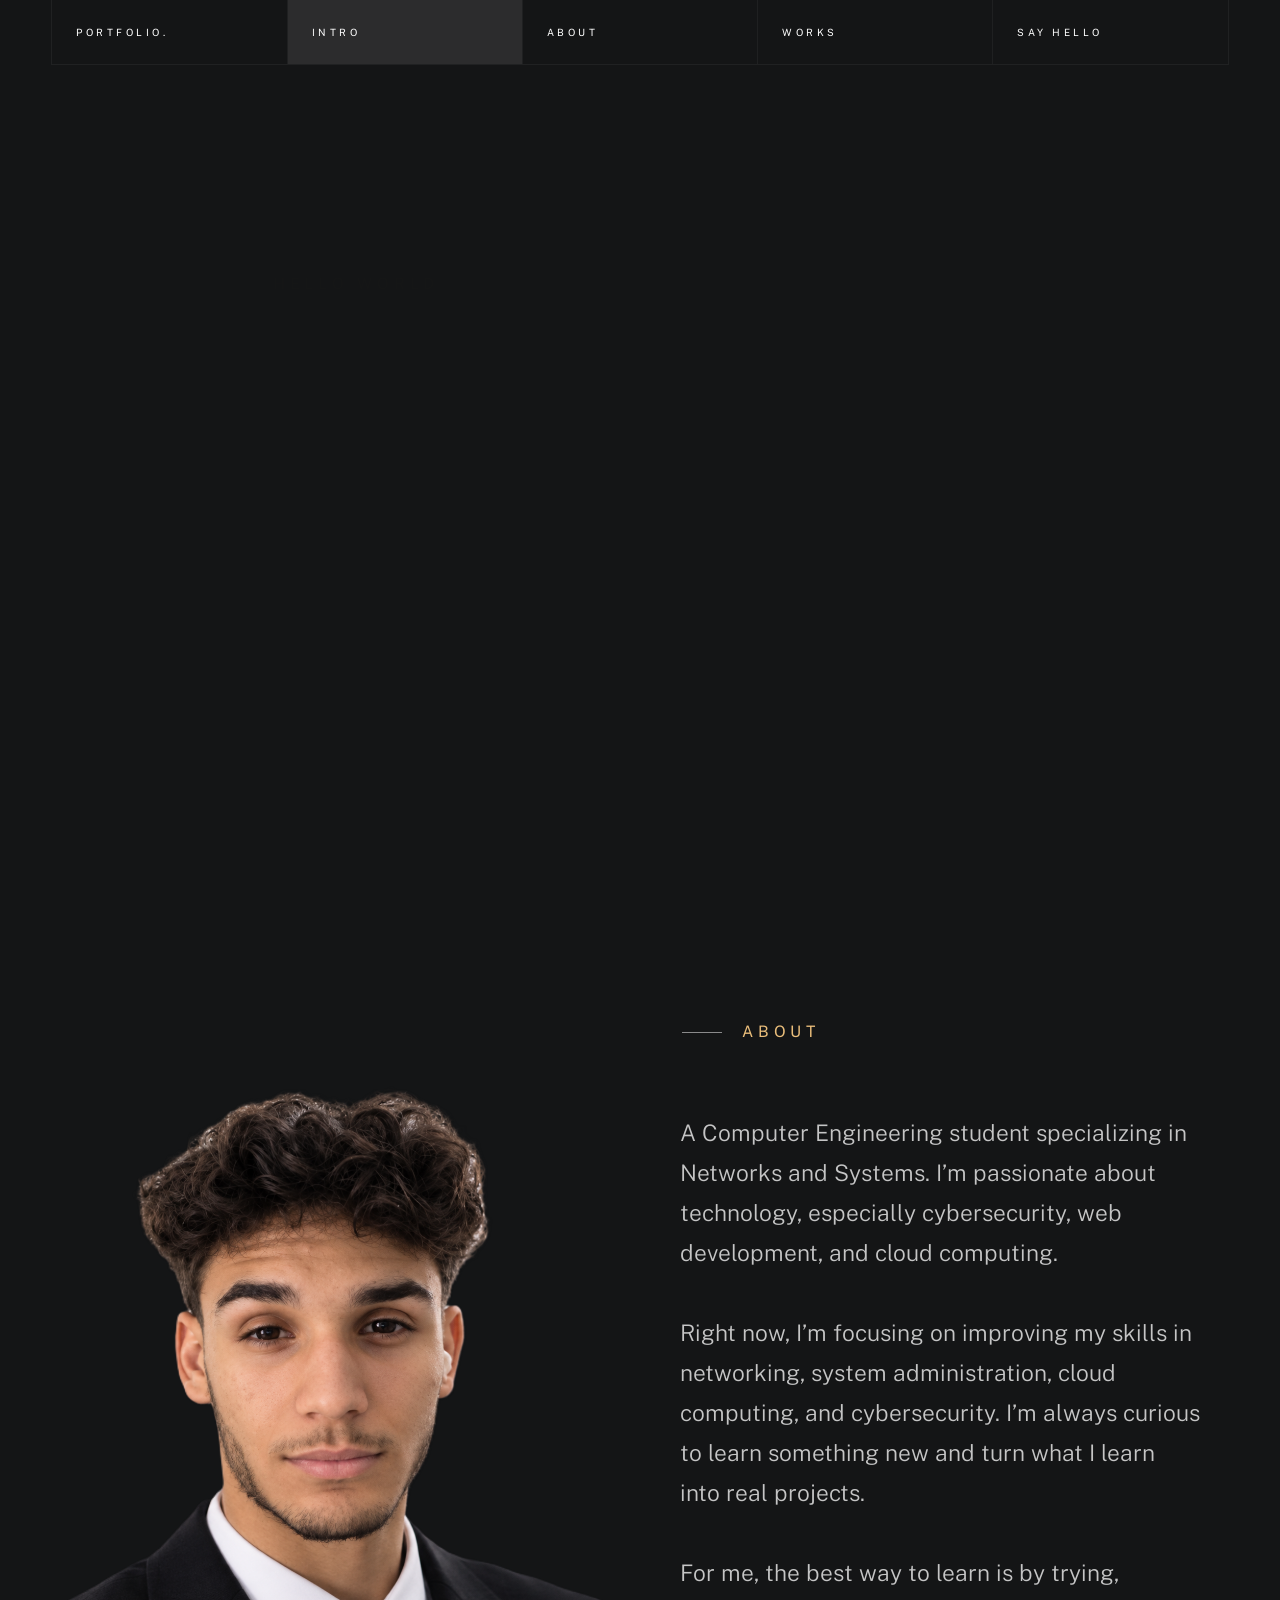
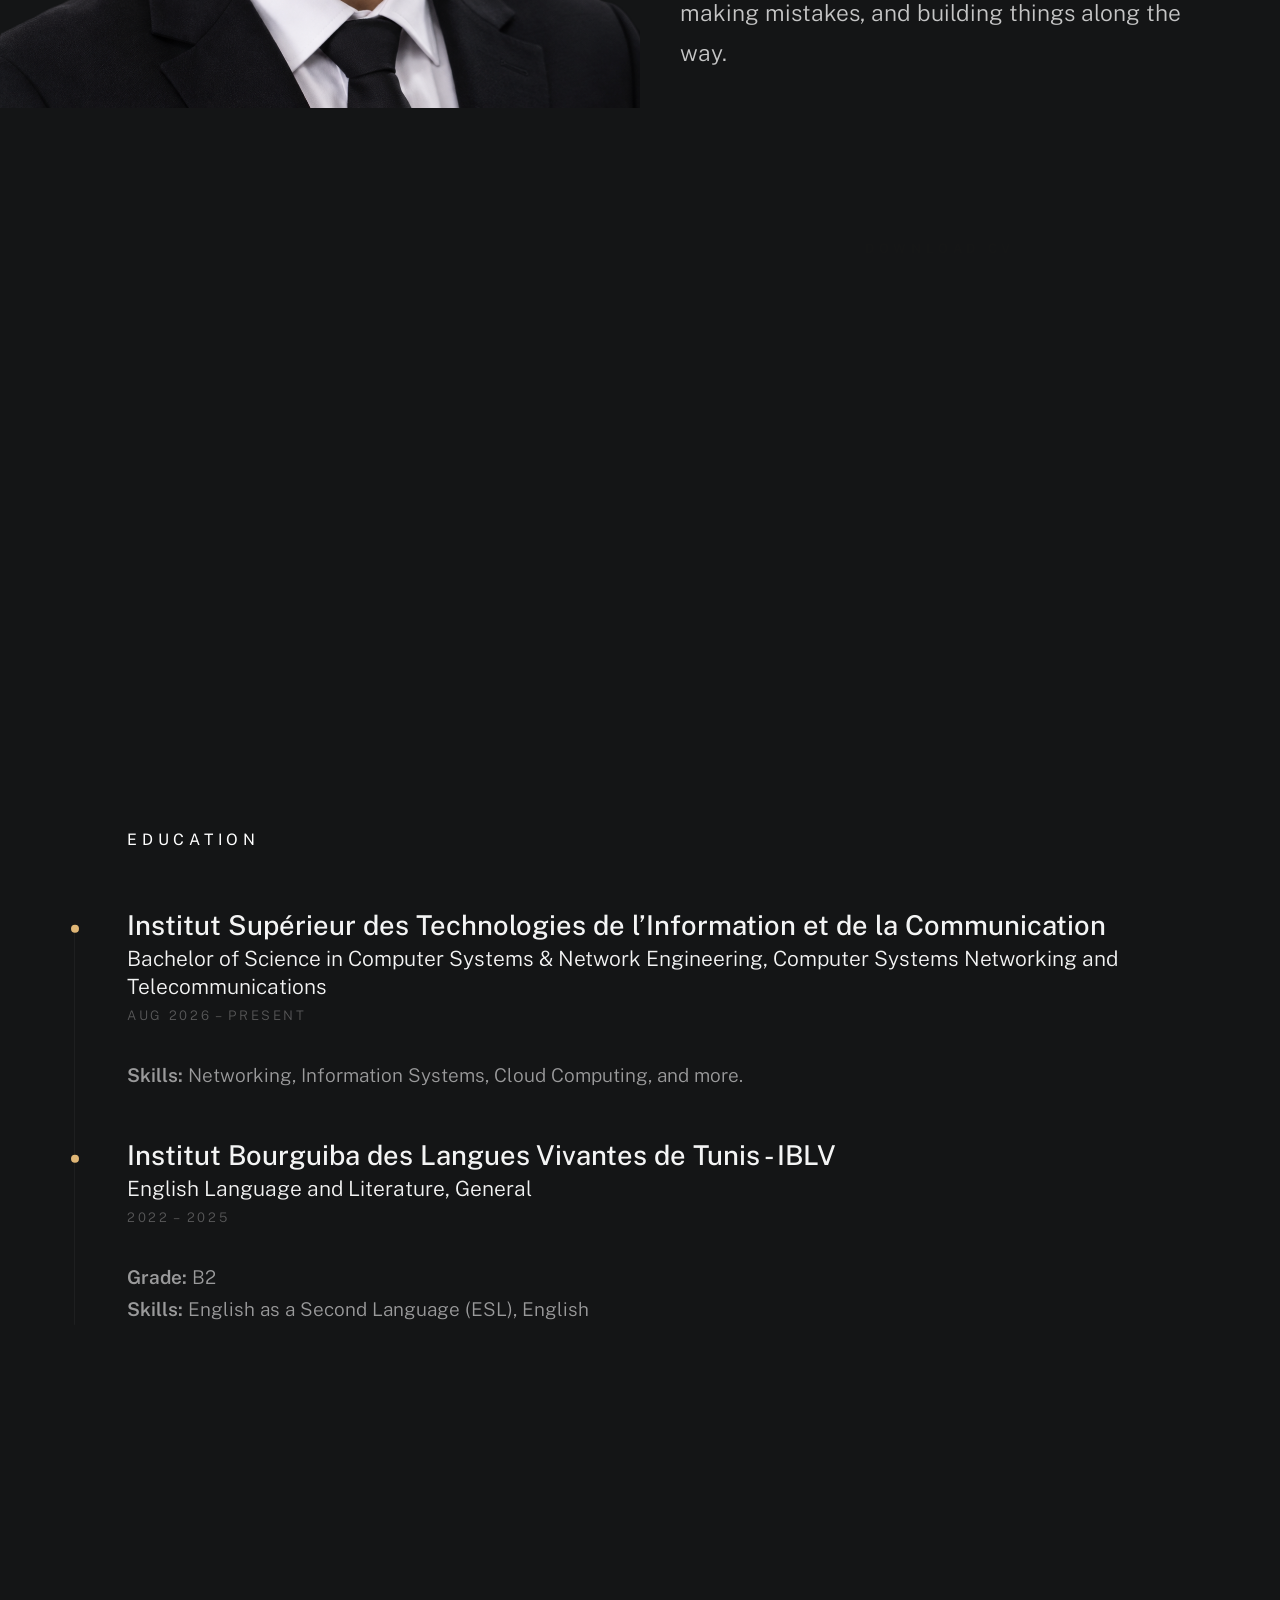
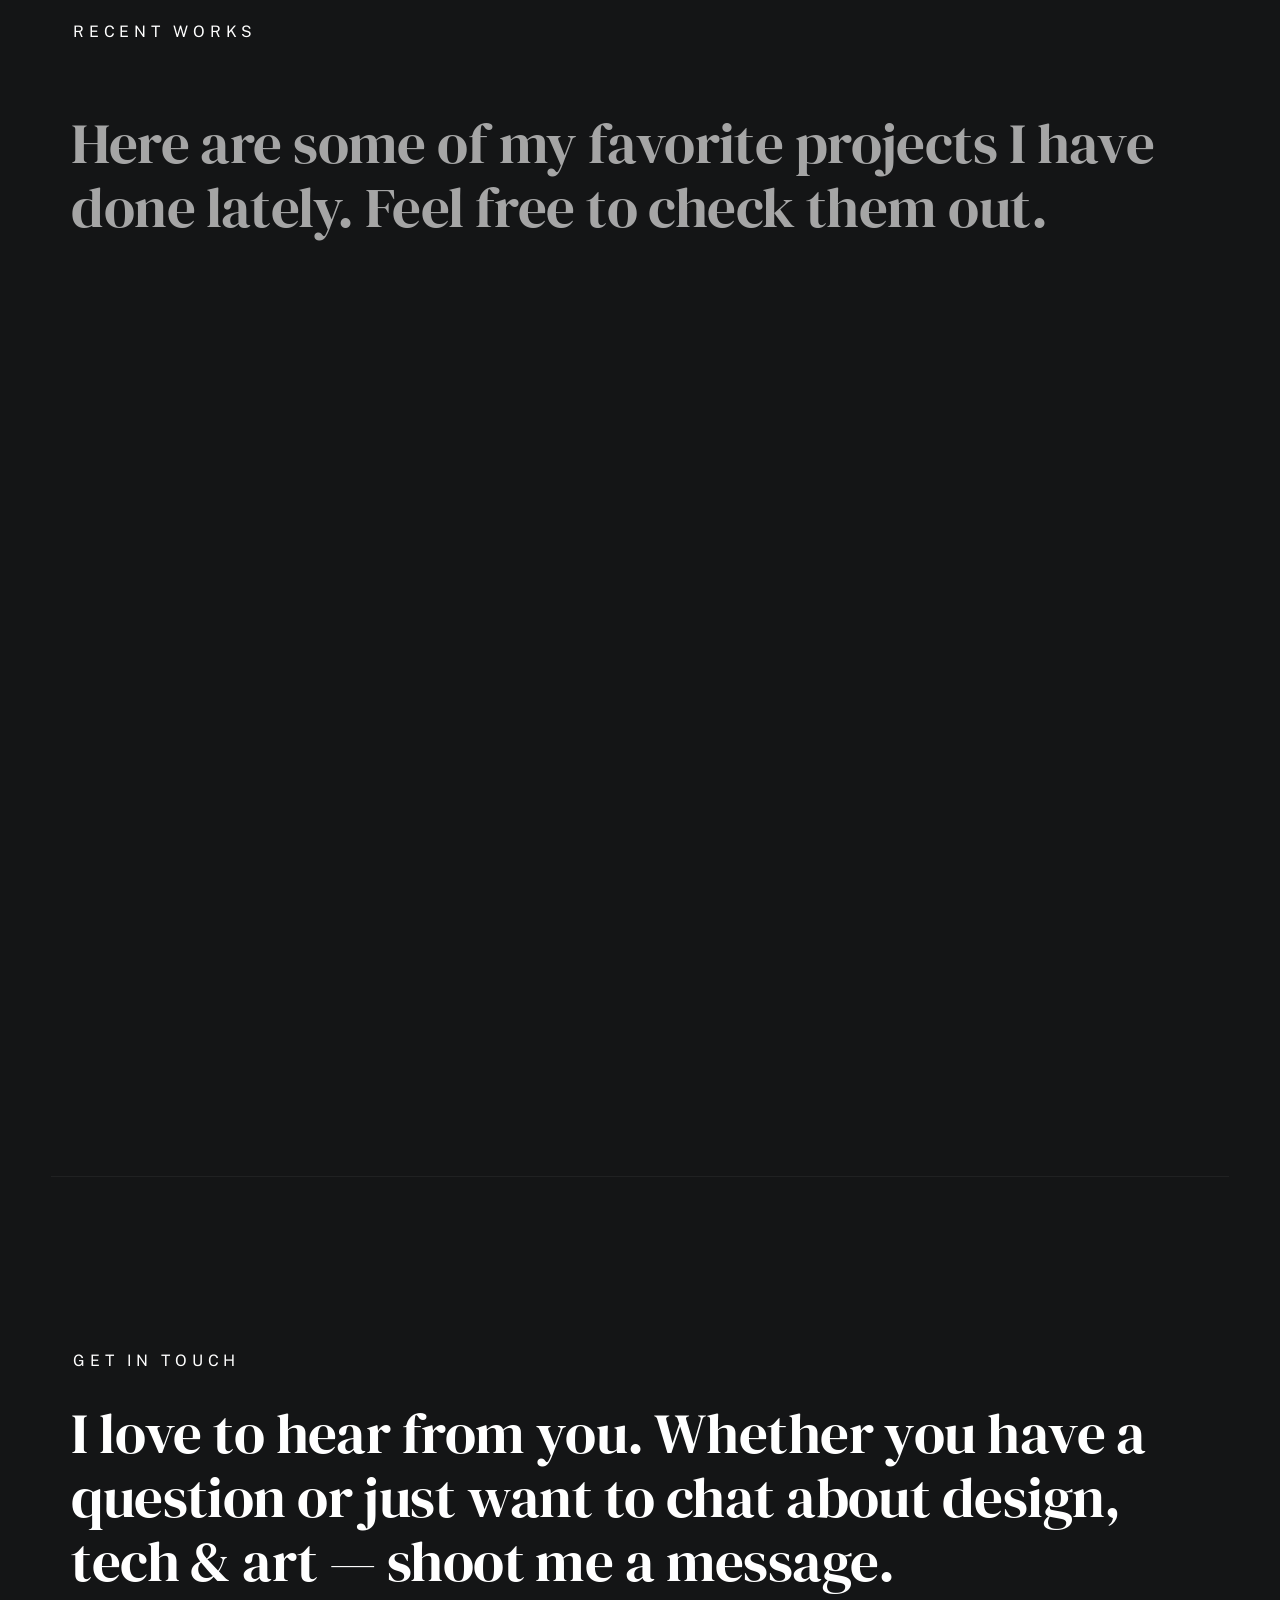
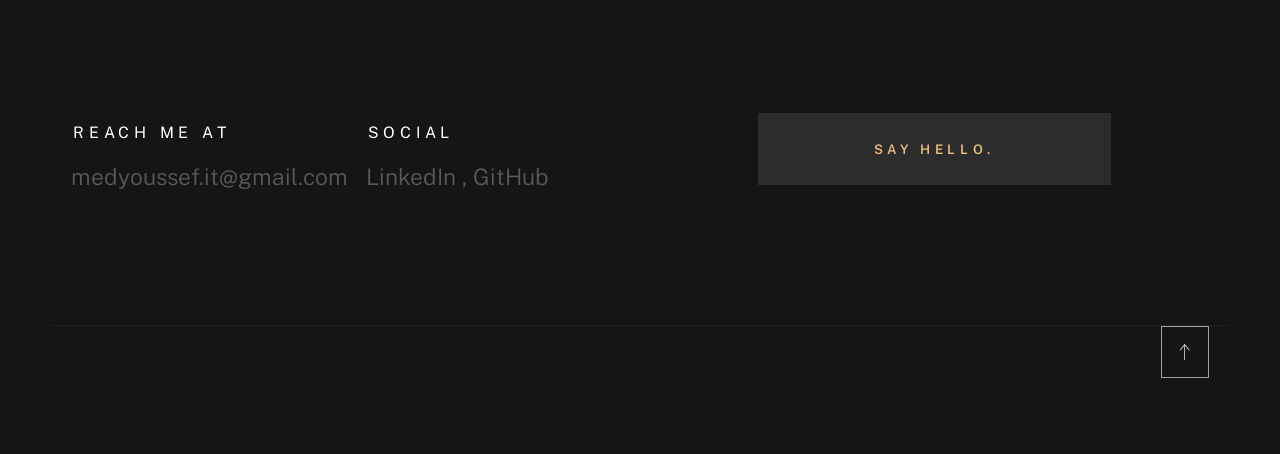
==== index.html @ 8e365c3e "Hello World" ====
<!doctype html>
<html class="no-js ss-preload" lang="en">
  <head>
    
    <meta charset="utf-8" />
    <title>Portfolio</title>
    <meta name="description" content="" />

    
    <meta name="viewport" content="width=device-width, initial-scale=1" />

    
    <link rel="stylesheet" href="css/vendor.css" />
    <link rel="stylesheet" href="css/styles.css" />

    
    <link rel="apple-touch-icon" sizes="180x180" href="apple-touch-icon.png" />
    <link rel="icon" type="image/png" sizes="32x32" href="favicon-32x32.png" />
    <link rel="icon" type="image/png" sizes="16x16" href="favicon-16x16.png" />
    <link rel="manifest" href="site.webmanifest" />
  </head>

  <body id="top">
    
    <div id="preloader">
      <div id="loader"></div>
    </div>

    
    <div class="s-pagewrap">
      <div class="circles">
        <span></span>
        <span></span>
        <span></span>
        <span></span>
        <span></span>
      </div>

      
      <header class="s-header">
        <div class="header-mobile">
          <span class="mobile-home-link"
            ><a href="index.html">Portfolio.</a></span
          >
          <a class="mobile-menu-toggle" href="#0"><span>Menu</span></a>
        </div>

        <div class="row wide main-nav-wrap">
          <nav class="column lg-12 main-nav">
            <ul>
              <li><a href="index.html" class="home-link">Portfolio.</a></li>
              <li class="current">
                <a href="#intro" class="smoothscroll">Intro</a>
              </li>
              <li><a href="#about" class="smoothscroll">About</a></li>
              <li><a href="#works" class="smoothscroll">Works</a></li>
              <li><a href="#contact" class="smoothscroll">Say Hello</a></li>
            </ul>
          </nav>
        </div>
      </header>
      

      
      <main class="s-content">
        
        <section id="intro" class="s-intro target-section">
          <div class="row intro-content wide">
            <div class="column">
              <div class="text-pretitle with-line">Hello World</div>

              <h1 class="text-huge-title">
                Hi, I’m Youssef <br />
                I build, learn, and explore technology.
              </h1>
            </div>

            <ul class="intro-social">
              <li>
                <a
                  href="https://www.linkedin.com/in/medyoussef/"
                  target="_blank"
                  rel="noopener noreferrer"
                  >LinkedIn</a
                >
              </li>
              <li>
                <a
                  href="https://github.com/MedYoussef-IT"
                  target="_blank"
                  rel="noopener noreferrer"
                  >GitHub</a
                >
              </li>
            </ul>
          </div>
          

          <a href="#about" class="intro-scrolldown smoothscroll">
            <svg
              width="24"
              height="24"
              viewBox="0 0 24 24"
              xmlns="http://www.w3.org/2000/svg"
              fill-rule="evenodd"
              clip-rule="evenodd"
            >
              <path
                d="M11 21.883l-6.235-7.527-.765.644 7.521 9 7.479-9-.764-.645-6.236 7.529v-21.884h-1v21.883z"
              />
            </svg>
          </a>
        </section>
        

        
        <section id="about" class="s-about target-section">
          <div class="row about-info wide" data-animate-block>
            <div class="column lg-6 md-12 about-info__pic-block">
              <img
                src="images/photo.png"
                alt="Portrait of Med Youssef"
                class="about-info__pic"
                data-animate-el
              />
            </div>

            <div class="column lg-6 md-12">
              <div class="about-info__text">
                <h2 class="text-pretitle with-line" data-animate-el>About</h2>
                <p class="attention-getter" data-animate-el>
                  A Computer Engineering student specializing in Networks and
                  Systems. I’m passionate about technology, especially
                  cybersecurity, web development, and cloud computing.
                  <br /><br />
                  Right now, I’m focusing on improving my skills in networking,
                  system administration, cloud computing, and cybersecurity. I’m
                  always curious to learn something new and turn what I learn
                  into real projects.
                  <br /><br />
                  For me, the best way to learn is by trying, making mistakes,
                  and building things along the way.
                </p>
                <a
                  href="https://www.linkedin.com/in/medyoussef/"
                  target="_blank"
                  rel="noopener noreferrer"
                  class="btn btn--medium u-fullwidth"
                  data-animate-el
                  >Download CV</a
                >
              </div>
            </div>
          </div>
          

          <div class="row about-expertise" data-animate-block>
            <div class="column lg-12">
              <h2 class="text-pretitle" data-animate-el>Expertise</h2>

              <ul class="skills-list h1" data-animate-el>
                <li>Cybersecurity</li>
                <li>Networking</li>
                <li>System Administration</li>
                <li>Information Systems</li>
                <li>Android Development</li>
                <li>Web Development</li>
              </ul>
            </div>
          </div>
          

          <div class="row about-timelines" data-animate-block>
            <div class="column lg-12">
              <h2 class="text-pretitle" data-animate-el>Education</h2>

              <div class="timeline" data-animate-el>
                <div class="timeline__block">
                  <div class="timeline__bullet"></div>
                  <div class="timeline__header">
                    <h4 class="timeline__title">
                      Institut Supérieur des Technologies de l’Information et de
                      la Communication
                    </h4>
                    <h5 class="timeline__meta">
                      Bachelor of Science in Computer Systems &amp; Network
                      Engineering, Computer Systems Networking and
                      Telecommunications
                    </h5>
                    <p class="timeline__timeframe">Aug 2026 – Present</p>
                  </div>
                  <div class="timeline__desc">
                    <p>
                      <strong>Skills:</strong> Networking, Information Systems,
                      Cloud Computing, and more.
                    </p>
                  </div>
                </div>

                <div class="timeline__block">
                  <div class="timeline__bullet"></div>
                  <div class="timeline__header">
                    <h4 class="timeline__title">
                      Institut Bourguiba des Langues Vivantes de Tunis - IBLV
                    </h4>
                    <h5 class="timeline__meta">
                      English Language and Literature, General
                    </h5>
                    <p class="timeline__timeframe">2022 – 2025</p>
                  </div>
                  <div class="timeline__desc">
                    <p>
                      <strong>Grade:</strong> B2<br /><strong>Skills:</strong>
                      English as a Second Language (ESL), English
                    </p>
                  </div>
                </div>
              </div>
              
            </div>
            
          </div>
          
        </section>
        

        
        <section id="works" class="s-works target-section">
          <div class="row works-portfolio">
            <div class="column lg-12" data-animate-block>
              <h2 class="text-pretitle" data-animate-el>Recent Works</h2>
              <p class="h1" data-animate-el>
                Here are some of my favorite projects I have done lately. Feel
                free to check them out.
              </p>

              <ul class="folio-list row block-lg-one-half block-stack-on-1000">
                <li class="folio-list__item column" data-animate-el>
                  <a class="folio-list__item-link" href="#modal-01">
                    <div class="folio-list__item-pic">
                      <img
                        src="images/portfolio/gallery/soccer.png"
                        alt="SoccerTraining project"
                      />
                    </div>

                    <div class="folio-list__item-text">
                      <div class="folio-list__item-cat">Mobile Application</div>
                      <div class="folio-list__item-title">SoccerTraining</div>
                    </div>
                  </a>
                  <a
                    class="folio-list__proj-link"
                    href="https://github.com/MedYoussef-IT/SoccerTraining"
                    target="_blank"
                    rel="noopener noreferrer"
                    title="project link"
                  >
                    <svg
                      width="15"
                      height="15"
                      viewBox="0 0 15 15"
                      fill="none"
                      xmlns="http://www.w3.org/2000/svg"
                    >
                      <path
                        d="M8.14645 3.14645C8.34171 2.95118 8.65829 2.95118 8.85355 3.14645L12.8536 7.14645C13.0488 7.34171 13.0488 7.65829 12.8536 7.85355L8.85355 11.8536C8.65829 12.0488 8.34171 12.0488 8.14645 11.8536C7.95118 11.6583 7.95118 11.3417 8.14645 11.1464L11.2929 8H2.5C2.22386 8 2 7.77614 2 7.5C2 7.22386 2.22386 7 2.5 7H11.2929L8.14645 3.85355C7.95118 3.65829 7.95118 3.34171 8.14645 3.14645Z"
                        fill="currentColor"
                        fill-rule="evenodd"
                        clip-rule="evenodd"
                      ></path>
                    </svg>
                  </a>
                </li>
                

                <li class="folio-list__item column" data-animate-el>
                  <a class="folio-list__item-link" href="#modal-02">
                    <div class="folio-list__item-pic">
                      <img
                        src="images/portfolio/gallery/nurhub.png"
                        alt="NurHub project"
                      />
                    </div>

                    <div class="folio-list__item-text">
                      <div class="folio-list__item-cat">Mobile Application</div>
                      <div class="folio-list__item-title">NurHub</div>
                    </div>
                  </a>
                  <a
                    class="folio-list__proj-link"
                    href="https://github.com/MedYoussef-IT/NurHub"
                    target="_blank"
                    rel="noopener noreferrer"
                    title="project link"
                  >
                    <svg
                      width="15"
                      height="15"
                      viewBox="0 0 15 15"
                      fill="none"
                      xmlns="http://www.w3.org/2000/svg"
                    >
                      <path
                        d="M8.14645 3.14645C8.34171 2.95118 8.65829 2.95118 8.85355 3.14645L12.8536 7.14645C13.0488 7.34171 13.0488 7.65829 12.8536 7.85355L8.85355 11.8536C8.65829 12.0488 8.34171 12.0488 8.14645 11.8536C7.95118 11.6583 7.95118 11.3417 8.14645 11.1464L11.2929 8H2.5C2.22386 8 2 7.77614 2 7.5C2 7.22386 2.22386 7 2.5 7H11.2929L8.14645 3.85355C7.95118 3.65829 7.95118 3.34171 8.14645 3.14645Z"
                        fill="currentColor"
                        fill-rule="evenodd"
                        clip-rule="evenodd"
                      ></path>
                    </svg>
                  </a>
                </li>
                

                <li class="folio-list__item column" data-animate-el>
                  <a class="folio-list__item-link" href="#modal-03">
                    <div class="folio-list__item-pic">
                      <img
                        src="images/portfolio/gallery/ps.png"
                        alt="PSDonation project"
                      />
                    </div>

                    <div class="folio-list__item-text">
                      <div class="folio-list__item-cat">Mobile Application</div>
                      <div class="folio-list__item-title">PSDonation</div>
                    </div>
                  </a>
                  <a
                    class="folio-list__proj-link"
                    href="https://github.com/MedYoussef-IT/PSDonation"
                    target="_blank"
                    rel="noopener noreferrer"
                    title="project link"
                  >
                    <svg
                      width="15"
                      height="15"
                      viewBox="0 0 15 15"
                      fill="none"
                      xmlns="http://www.w3.org/2000/svg"
                    >
                      <path
                        d="M8.14645 3.14645C8.34171 2.95118 8.65829 2.95118 8.85355 3.14645L12.8536 7.14645C13.0488 7.34171 13.0488 7.65829 12.8536 7.85355L8.85355 11.8536C8.65829 12.0488 8.34171 12.0488 8.14645 11.8536C7.95118 11.6583 7.95118 11.3417 8.14645 11.1464L11.2929 8H2.5C2.22386 8 2 7.77614 2 7.5C2 7.22386 2.22386 7 2.5 7H11.2929L8.14645 3.85355C7.95118 3.65829 7.95118 3.34171 8.14645 3.14645Z"
                        fill="currentColor"
                        fill-rule="evenodd"
                        clip-rule="evenodd"
                      ></path>
                    </svg>
                  </a>
                </li>
                

                <li class="folio-list__item column" data-animate-el>
                  <a class="folio-list__item-link" href="#modal-04">
                    <div class="folio-list__item-pic">
                      <img
                        src="images/portfolio/gallery/sounds.png"
                        alt="SoundBoardMobile project"
                      />
                    </div>

                    <div class="folio-list__item-text">
                      <div class="folio-list__item-cat">Mobile Application</div>
                      <div class="folio-list__item-title">SoundBoardMobile</div>
                    </div>
                  </a>
                  <a
                    class="folio-list__proj-link"
                    href="https://github.com/MedYoussef-IT/SoundBoard"
                    target="_blank"
                    rel="noopener noreferrer"
                    title="project link"
                  >
                    <svg
                      width="15"
                      height="15"
                      viewBox="0 0 15 15"
                      fill="none"
                      xmlns="http://www.w3.org/2000/svg"
                    >
                      <path
                        d="M8.14645 3.14645C8.34171 2.95118 8.65829 2.95118 8.85355 3.14645L12.8536 7.14645C13.0488 7.34171 13.0488 7.65829 12.8536 7.85355L8.85355 11.8536C8.65829 12.0488 8.34171 12.0488 8.14645 11.8536C7.95118 11.6583 7.95118 11.3417 8.14645 11.1464L11.2929 8H2.5C2.22386 8 2 7.77614 2 7.5C2 7.22386 2.22386 7 2.5 7H11.2929L8.14645 3.85355C7.95118 3.65829 7.95118 3.34171 8.14645 3.14645Z"
                        fill="currentColor"
                        fill-rule="evenodd"
                        clip-rule="evenodd"
                      ></path>
                    </svg>
                  </a>
                </li>
                

                <li class="folio-list__item column" data-animate-el>
                  <a class="folio-list__item-link" href="#modal-05">
                    <div class="folio-list__item-pic">
                      <img
                        src="images/portfolio/gallery/trade.png"
                        alt="Trading App project"
                      />
                    </div>

                    <div class="folio-list__item-text">
                      <div class="folio-list__item-cat">Mobile Application</div>
                      <div class="folio-list__item-title">Trading App</div>
                    </div>
                  </a>
                  <a
                    class="folio-list__proj-link"
                    href="https://github.com/MedYoussef-IT/Trading-App"
                    target="_blank"
                    rel="noopener noreferrer"
                    title="project link"
                  >
                    <svg
                      width="15"
                      height="15"
                      viewBox="0 0 15 15"
                      fill="none"
                      xmlns="http://www.w3.org/2000/svg"
                    >
                      <path
                        d="M8.14645 3.14645C8.34171 2.95118 8.65829 2.95118 8.85355 3.14645L12.8536 7.14645C13.0488 7.34171 13.0488 7.65829 12.8536 7.85355L8.85355 11.8536C8.65829 12.0488 8.34171 12.0488 8.14645 11.8536C7.95118 11.6583 7.95118 11.3417 8.14645 11.1464L11.2929 8H2.5C2.22386 8 2 7.77614 2 7.5C2 7.22386 2.22386 7 2.5 7H11.2929L8.14645 3.85355C7.95118 3.65829 7.95118 3.34171 8.14645 3.14645Z"
                        fill="currentColor"
                        fill-rule="evenodd"
                        clip-rule="evenodd"
                      ></path>
                    </svg>
                  </a>
                </li>
                

                <li class="folio-list__item column" data-animate-el>
                  <a class="folio-list__item-link" href="#modal-06">
                    <div class="folio-list__item-pic">
                      <img
                        src="images/portfolio/gallery/books.png"
                        alt="BooksReader project"
                      />
                    </div>

                    <div class="folio-list__item-text">
                      <div class="folio-list__item-cat">Mobile Application</div>
                      <div class="folio-list__item-title">BooksReader</div>
                    </div>
                  </a>
                  <a
                    class="folio-list__proj-link"
                    href="https://github.com/MedYoussef-IT/Books-Reader"
                    target="_blank"
                    rel="noopener noreferrer"
                    title="project link"
                  >
                    <svg
                      width="15"
                      height="15"
                      viewBox="0 0 15 15"
                      fill="none"
                      xmlns="http://www.w3.org/2000/svg"
                    >
                      <path
                        d="M8.14645 3.14645C8.34171 2.95118 8.65829 2.95118 8.85355 3.14645L12.8536 7.14645C13.0488 7.34171 13.0488 7.65829 12.8536 7.85355L8.85355 11.8536C8.65829 12.0488 8.34171 12.0488 8.14645 11.8536C7.95118 11.6583 7.95118 11.3417 8.14645 11.1464L11.2929 8H2.5C2.22386 8 2 7.77614 2 7.5C2 7.22386 2.22386 7 2.5 7H11.2929L8.14645 3.85355C7.95118 3.65829 7.95118 3.34171 8.14645 3.14645Z"
                        fill="currentColor"
                        fill-rule="evenodd"
                        clip-rule="evenodd"
                      ></path>
                    </svg>
                  </a>
                </li>
                
                <li class="folio-list__item column" data-animate-el>
                  <a class="folio-list__item-link" href="#modal-07">
                    <div class="folio-list__item-pic">
                      <img
                        src="images/portfolio/gallery/IMG_0522.png"
                        alt="Ma7leek project"
                      />
                    </div>
                    <div class="folio-list__item-text">
                      <div class="folio-list__item-cat">
                        E-commerce Platform
                      </div>
                      <div class="folio-list__item-title">Ma7leek</div>
                    </div>
                  </a>
                  <a
                    class="folio-list__proj-link"
                    href="https://ma7leek.com"
                    target="_blank"
                    rel="noopener noreferrer"
                    title="Open Ma7leek"
                  >
                    <svg
                      width="15"
                      height="15"
                      viewBox="0 0 15 15"
                      fill="none"
                      xmlns="http://www.w3.org/2000/svg"
                    >
                      <path
                        d="M8.14645 3.14645C8.34171 2.95118 8.65829 2.95118 8.85355 3.14645L12.8536 7.14645C13.0488 7.34171 13.0488 7.65829 12.8536 7.85355L8.85355 11.8536C8.65829 12.0488 8.34171 12.0488 8.14645 11.8536C7.95118 11.6583 7.95118 11.3417 8.14645 11.1464L11.2929 8H2.5C2.22386 8 2 7.77614 2 7.5C2 7.22386 2.22386 7 2.5 7H11.2929L8.14645 3.85355C7.95118 3.65829 7.95118 3.34171 8.14645 3.14645Z"
                        fill="currentColor"
                        fill-rule="evenodd"
                        clip-rule="evenodd"
                      ></path>
                    </svg>
                  </a>
                </li>
                
                <li class="folio-list__item column" data-animate-el>
                  <a class="folio-list__item-link" href="#modal-08">
                    <div class="folio-list__item-pic">
                      <img
                        src="images/portfolio/gallery/atlas.png"
                        alt="ATLAS World Map project"
                      />
                    </div>
                    <div class="folio-list__item-text">
                      <div class="folio-list__item-cat">Web Application</div>
                      <div class="folio-list__item-title">
                        ATLAS - WORLD MAP
                      </div>
                    </div>
                  </a>
                  <a
                    class="folio-list__proj-link"
                    href="https://atlastn.freedev.app/"
                    target="_blank"
                    rel="noopener noreferrer"
                    title="Open ATLAS"
                  >
                    <svg
                      width="15"
                      height="15"
                      viewBox="0 0 15 15"
                      fill="none"
                      xmlns="http://www.w3.org/2000/svg"
                    >
                      <path
                        d="M8.14645 3.14645C8.34171 2.95118 8.65829 2.95118 8.85355 3.14645L12.8536 7.14645C13.0488 7.34171 13.0488 7.65829 12.8536 7.85355L8.85355 11.8536C8.65829 12.0488 8.34171 12.0488 8.14645 11.8536C7.95118 11.6583 7.95118 11.3417 8.14645 11.1464L11.2929 8H2.5C2.22386 8 2 7.77614 2 7.5C2 7.22386 2.22386 7 2.5 7H11.2929L8.14645 3.85355C7.95118 3.65829 7.95118 3.34171 8.14645 3.14645Z"
                        fill="currentColor"
                        fill-rule="evenodd"
                        clip-rule="evenodd"
                      ></path>
                    </svg>
                  </a>
                </li>
                
              </ul>
              
            </div>
            

            
            <div id="modal-01" hidden>
              <div class="modal-popup">
                <div class="modal-popup__desc">
                  <h5>SoccerTraining</h5>
                  <p>
                    SoccerTraining helps football players improve with
                    structured video sessions for passing, shooting, dribbling,
                    and fitness. A custom JSON database organizes video titles
                    and YouTube links for fast, intuitive navigation.
                  </p>
                  <ul class="modal-popup__cat">
                    <li>Android Development</li>
                  </ul>
                </div>

                <a
                  href="https://github.com/MedYoussef-IT/SoccerTraining"
                  target="_blank"
                  rel="noopener noreferrer"
                  class="modal-popup__details"
                  >Project link</a
                >
              </div>
            </div>
            

            <div id="modal-02" hidden>
              <div class="modal-popup">
                <div class="modal-popup__desc">
                  <h5>NurHub</h5>
                  <p>
                    NurHub supports Muslims in daily religious practice with
                    prayer times, prayer guidance, Quran and Hadith access
                    online and offline, Tafsir, a Tasbih counter, and a Hijri
                    calendar.
                  </p>
                  <ul class="modal-popup__cat">
                    <li>Android Development</li>
                  </ul>
                </div>

                <a
                  href="https://github.com/MedYoussef-IT/NurHub"
                  target="_blank"
                  rel="noopener noreferrer"
                  class="modal-popup__details"
                  >Project link</a
                >
              </div>
            </div>
            

            <div id="modal-03" hidden>
              <div class="modal-popup">
                <div class="modal-popup__desc">
                  <h5>PSDonation</h5>
                  <p>
                    PSDonation raises awareness and supports donations for
                    Palestinians through historical information, an interactive
                    map, and curated verified donation links.
                  </p>
                  <ul class="modal-popup__cat">
                    <li>Android Development</li>
                  </ul>
                </div>

                <a
                  href="https://github.com/MedYoussef-IT/PSDonation"
                  target="_blank"
                  rel="noopener noreferrer"
                  class="modal-popup__details"
                  >Project link</a
                >
              </div>
            </div>
            

            <div id="modal-04" hidden>
              <div class="modal-popup">
                <div class="modal-popup__desc">
                  <h5>SoundBoardMobile</h5>
                  <p>
                    SoundBoardMobile is a fun, lightweight application with
                    multiple soundboards organized into categories for quick,
                    simple entertainment.
                  </p>
                  <ul class="modal-popup__cat">
                    <li>Android Development</li>
                  </ul>
                </div>

                <a
                  href="https://github.com/MedYoussef-IT/SoundBoard"
                  target="_blank"
                  rel="noopener noreferrer"
                  class="modal-popup__details"
                  >Project link</a
                >
              </div>
            </div>
            

            <div id="modal-05" hidden>
              <div class="modal-popup">
                <div class="modal-popup__desc">
                  <h5>Trading App</h5>
                  <p>
                    TradingForAhmed is a personalized trading application that
                    tracks stocks and currencies in real time through a freemium
                    API and provides basic market analysis features.
                  </p>
                  <ul class="modal-popup__cat">
                    <li>Android Development</li>
                  </ul>
                </div>

                <a
                  href="https://github.com/MedYoussef-IT/Trading-App"
                  target="_blank"
                  rel="noopener noreferrer"
                  class="modal-popup__details"
                  >Project link</a
                >
              </div>
            </div>
            

            <div id="modal-06" hidden>
              <div class="modal-popup">
                <div class="modal-popup__desc">
                  <h5>BooksReader</h5>
                  <p>
                    BooksReader organizes large PDF collections by automatically
                    extracting metadata and covers. It supports local and
                    website imports, plus AI-powered text-to-speech and
                    translation through Python and Chaquopy.
                  </p>
                  <ul class="modal-popup__cat">
                    <li>Android Development</li>
                  </ul>
                </div>

                <a
                  href="https://github.com/MedYoussef-IT/Books-Reader"
                  target="_blank"
                  rel="noopener noreferrer"
                  class="modal-popup__details"
                  >Project link</a
                >
              </div>
            </div>
            
            <div id="modal-07" hidden>
              <div class="modal-popup">
                <div class="modal-popup__desc">
                  <h5>Ma7leek</h5>
                  <p>
                    Ma7leek is a fully functional e-commerce clothing platform
                    with user accounts, a loyalty and reward system, product
                    customization through an integrated designer, and dynamic
                    discount logic.
                  </p>
                  <ul class="modal-popup__cat">
                    <li>Web Development</li>
                    <li>E-commerce</li>
                  </ul>
                </div>
                <a
                  href="https://ma7leek.com"
                  target="_blank"
                  rel="noopener noreferrer"
                  class="modal-popup__details"
                  >Project link</a
                >
              </div>
            </div>
            
            <div id="modal-08" hidden>
              <div class="modal-popup">
                <div class="modal-popup__desc">
                  <h5>ATLAS - WORLD MAP</h5>
                  <p>
                    World-Map is an interactive vibe-coded web application that
                    displays all countries on a global map. Clicking a country
                    reveals detailed information.
                  </p>
                  <ul class="modal-popup__cat">
                    <li>Web Development</li>
                    <li>Interactive Map</li>
                  </ul>
                </div>
                <a
                  href="https://atlastn.freedev.app/"
                  target="_blank"
                  rel="noopener noreferrer"
                  class="modal-popup__details"
                  >Project link</a
                >
              </div>
            </div>
            
          </div>
          
        </section>
        

        
        <section id="contact" class="s-contact target-section">
          <div class="row contact-top">
            <div class="column lg-12">
              <h2 class="text-pretitle">Get In Touch</h2>

              <p class="h1">
                I love to hear from you. Whether you have a question or just
                want to chat about design, tech & art — shoot me a message.
              </p>
            </div>
          </div>
          

          <div class="row contact-bottom">
            <div class="column lg-3 md-5 tab-6 stack-on-550 contact-block">
              <h3 class="text-pretitle">Reach me at</h3>
              <p class="contact-links">
                <a href="mailto:medyoussef.it@gmail.com" class="mailtoui"
                  >medyoussef.it@gmail.com</a
                >
              </p>
            </div>
            <div class="column lg-4 md-5 tab-6 stack-on-550 contact-block">
              <h3 class="text-pretitle">Social</h3>
              <ul class="contact-social">
                <li>
                  <a
                    href="https://www.linkedin.com/in/medyoussef/"
                    target="_blank"
                    rel="noopener noreferrer"
                    >LinkedIn</a
                  >
                </li>
                <li>
                  <a
                    href="https://github.com/MedYoussef-IT"
                    target="_blank"
                    rel="noopener noreferrer"
                    >GitHub</a
                  >
                </li>
              </ul>
            </div>
            <div class="column lg-4 md-12 contact-block">
              <a
                href="mailto:medyoussef.it@gmail.com"
                class="mailtoui btn btn--medium u-fullwidth contact-btn"
                >Say Hello.</a
              >
            </div>
          </div>
          
        </section>
        
      </main>
      

      
      <footer class="s-footer">
        <div class="row">
          <div class="ss-go-top">
            <a class="smoothscroll" title="Back to Top" href="#top">
              <svg
                xmlns="http://www.w3.org/2000/svg"
                viewBox="0 0 24 24"
                fill-rule="evenodd"
                clip-rule="evenodd"
              >
                <path
                  d="M11 2.206l-6.235 7.528-.765-.645 7.521-9 7.479 9-.764.646-6.236-7.53v21.884h-1v-21.883z"
                />
              </svg>
            </a>
          </div>
        </div>
      </footer>
      
    </div>
    

    
    <script src="js/plugins.js"></script>
    <script src="js/main.js"></script>
  </body>
</html>
---- css/vendor.css ----
code[class*="language-"],
pre[class*="language-"] {
    color           : #ccc;
    background      : none;
    font-family     : var(--font-mono);
    font-size       : calc(var(--text-size) * 0.9444);
    text-align      : left;
    white-space     : pre;
    word-spacing    : normal;
    word-break      : normal;
    word-wrap       : normal;
    line-height     : var(--vspace-1);
    -moz-tab-size   : 4;
    -o-tab-size     : 4;
    tab-size        : 4;
    -webkit-hyphens : none;
    -moz-hyphens    : none;
    -ms-hyphens     : none;
    hyphens         : none;
}

pre[class*="language-"] {
    padding  : var(--vspace-0_5) 0 var(--vspace-1);
    margin   : 0;
    overflow : auto;
}

:not(pre)>code[class*="language-"],
pre[class*="language-"] {
    background : #2d2d2d;
}

:not(pre)>code[class*="language-"] {
    padding     : .1em;
    white-space : normal;
}

.token.comment,
.token.block-comment,
.token.prolog,
.token.doctype,
.token.cdata {
    color : #999;
}

.token.punctuation {
    color : #ccc;
}

.token.tag,
.token.attr-name,
.token.namespace,
.token.deleted {
    color : #e2777a;
}

.token.function-name {
    color : #6196cc;
}

.token.boolean,
.token.number,
.token.function {
    color : #f08d49;
}

.token.property,
.token.class-name,
.token.constant,
.token.symbol {
    color : #f8c555;
}

.token.selector,
.token.important,
.token.atrule,
.token.keyword,
.token.builtin {
    color : #cc99cd;
}

.token.string,
.token.char,
.token.attr-value,
.token.regex,
.token.variable {
    color : #7ec699;
}

.token.operator,
.token.entity,
.token.url {
    color : #67cdcc;
}

.token.important,
.token.bold {
    font-weight : bold;
}

.token.italic {
    font-style : italic;
}

.token.entity {
    cursor : help;
}

.token.inserted {
    color : green;
}

@font-face {
    font-family : "swiper-icons";
    src         : url("data:application/font-woff;charset=utf-8;base64, [base64]//wADZ2x5ZgAAAywAAADMAAAD2MHtryVoZWFkAAABbAAAADAAAAA2E2+eoWhoZWEAAAGcAAAAHwAAACQC9gDzaG10eAAAAigAAAAZAAAArgJkABFsb2NhAAAC0AAAAFoAAABaFQAUGG1heHAAAAG8AAAAHwAAACAAcABAbmFtZQAAA/gAAAE5AAACXvFdBwlwb3N0AAAFNAAAAGIAAACE5s74hXjaY2BkYGAAYpf5Hu/j+W2+MnAzMYDAzaX6QjD6/4//Bxj5GA8AuRwMYGkAPywL13jaY2BkYGA88P8Agx4j+/8fQDYfA1AEBWgDAIB2BOoAeNpjYGRgYNBh4GdgYgABEMnIABJzYNADCQAACWgAsQB42mNgYfzCOIGBlYGB0YcxjYGBwR1Kf2WQZGhhYGBiYGVmgAFGBiQQkOaawtDAoMBQxXjg/wEGPcYDDA4wNUA2CCgwsAAAO4EL6gAAeNpj2M0gyAACqxgGNWBkZ2D4/wMA+xkDdgAAAHjaY2BgYGaAYBkGRgYQiAHyGMF8FgYHIM3DwMHABGQrMOgyWDLEM1T9/w8UBfEMgLzE////P/5//f/V/xv+r4eaAAeMbAxwIUYmIMHEgKYAYjUcsDAwsLKxc3BycfPw8jEQA/[base64]/uznmfPFBNODM2K7MTQ45YEAZqGP81AmGGcF3iPqOop0r1SPTaTbVkfUe4HXj97wYE+yNwWYxwWu4v1ugWHgo3S1XdZEVqWM7ET0cfnLGxWfkgR42o2PvWrDMBSFj/IHLaF0zKjRgdiVMwScNRAoWUoH78Y2icB/yIY09An6AH2Bdu/UB+yxopYshQiEvnvu0dURgDt8QeC8PDw7Fpji3fEA4z/PEJ6YOB5hKh4dj3EvXhxPqH/SKUY3rJ7srZ4FZnh1PMAtPhwP6fl2PMJMPDgeQ4rY8YT6Gzao0eAEA409DuggmTnFnOcSCiEiLMgxCiTI6Cq5DZUd3Qmp10vO0LaLTd2cjN4fOumlc7lUYbSQcZFkutRG7g6JKZKy0RmdLY680CDnEJ+UMkpFFe1RN7nxdVpXrC4aTtnaurOnYercZg2YVmLN/d/gczfEimrE/fs/bOuq29Zmn8tloORaXgZgGa78yO9/cnXm2BpaGvq25Dv9S4E9+5SIc9PqupJKhYFSSl47+Qcr1mYNAAAAeNptw0cKwkAAAMDZJA8Q7OUJvkLsPfZ6zFVERPy8qHh2YER+3i/BP83vIBLLySsoKimrqKqpa2hp6+jq6RsYGhmbmJqZSy0sraxtbO3sHRydnEMU4uR6yx7JJXveP7WrDycAAAAAAAH//wACeNpjYGRgYOABYhkgZgJCZgZNBkYGLQZtIJsFLMYAAAw3ALgAeNolizEKgDAQBCchRbC2sFER0YD6qVQiBCv/H9ezGI6Z5XBAw8CBK/m5iQQVauVbXLnOrMZv2oLdKFa8Pjuru2hJzGabmOSLzNMzvutpB3N42mNgZGBg4GKQYzBhYMxJLMlj4GBgAYow/P/PAJJhLM6sSoWKfWCAAwDAjgbRAAB42mNgYGBkAIIbCZo5IPrmUn0hGA0AO8EFTQAA") format("woff");
    font-weight : 400;
    font-style  : normal;
}

:root {
    --swiper-theme-color : #007aff;
}

.swiper-container {
    margin-left  : auto;
    margin-right : auto;
    position     : relative;
    overflow     : hidden;
    list-style   : none;
    padding      : 0;
    
    z-index      : 1;
}

.swiper-container-vertical>.swiper-wrapper {
    flex-direction : column;
}

.swiper-wrapper {
    position            : relative;
    width               : 100%;
    height              : 100%;
    z-index             : 1;
    display             : flex;
    transition-property : transform;
    box-sizing          : content-box;
}

.swiper-container-android .swiper-slide,
.swiper-wrapper {
    transform : translate3d(0px, 0, 0);
}

.swiper-container-multirow>.swiper-wrapper {
    flex-wrap : wrap;
}

.swiper-container-multirow-column>.swiper-wrapper {
    flex-wrap      : wrap;
    flex-direction : column;
}

.swiper-container-free-mode>.swiper-wrapper {
    transition-timing-function : ease-out;
    margin                     : 0 auto;
}

.swiper-slide {
    flex-shrink         : 0;
    width               : 100%;
    height              : 100%;
    position            : relative;
    transition-property : transform;
}

.swiper-slide-invisible-blank {
    visibility : hidden;
}

.swiper-container-autoheight,
.swiper-container-autoheight .swiper-slide {
    height : auto;
}

.swiper-container-autoheight .swiper-wrapper {
    align-items         : flex-start;
    transition-property : transform, height;
}

.swiper-container-3d {
    perspective : 1200px;
}

.swiper-container-3d .swiper-wrapper,
.swiper-container-3d .swiper-slide,
.swiper-container-3d .swiper-slide-shadow-left,
.swiper-container-3d .swiper-slide-shadow-right,
.swiper-container-3d .swiper-slide-shadow-top,
.swiper-container-3d .swiper-slide-shadow-bottom,
.swiper-container-3d .swiper-cube-shadow {
    transform-style : preserve-3d;
}

.swiper-container-3d .swiper-slide-shadow-left,
.swiper-container-3d .swiper-slide-shadow-right,
.swiper-container-3d .swiper-slide-shadow-top,
.swiper-container-3d .swiper-slide-shadow-bottom {
    position       : absolute;
    left           : 0;
    top            : 0;
    width          : 100%;
    height         : 100%;
    pointer-events : none;
    z-index        : 10;
}

.swiper-container-3d .swiper-slide-shadow-left {
    background-image : linear-gradient(to left, rgba(0, 0, 0, 0.5), rgba(0, 0, 0, 0));
}

.swiper-container-3d .swiper-slide-shadow-right {
    background-image : linear-gradient(to right, rgba(0, 0, 0, 0.5), rgba(0, 0, 0, 0));
}

.swiper-container-3d .swiper-slide-shadow-top {
    background-image : linear-gradient(to top, rgba(0, 0, 0, 0.5), rgba(0, 0, 0, 0));
}

.swiper-container-3d .swiper-slide-shadow-bottom {
    background-image : linear-gradient(to bottom, rgba(0, 0, 0, 0.5), rgba(0, 0, 0, 0));
}

.swiper-container-css-mode>.swiper-wrapper {
    overflow           : auto;
    scrollbar-width    : none;
    
    -ms-overflow-style : none;
    
}

.swiper-container-css-mode>.swiper-wrapper::-webkit-scrollbar {
    display : none;
}

.swiper-container-css-mode>.swiper-wrapper>.swiper-slide {
    scroll-snap-align : start start;
}

.swiper-container-horizontal.swiper-container-css-mode>.swiper-wrapper {
    scroll-snap-type : x mandatory;
}

.swiper-container-vertical.swiper-container-css-mode>.swiper-wrapper {
    scroll-snap-type : y mandatory;
}

:root {
    --swiper-navigation-size   : 44px;
    
}

.swiper-button-prev,
.swiper-button-next {
    position        : absolute;
    top             : 50%;
    width           : calc(var(--swiper-navigation-size) / 44 * 27);
    height          : var(--swiper-navigation-size);
    margin-top      : calc(-1 * var(--swiper-navigation-size) / 2);
    z-index         : 10;
    cursor          : pointer;
    display         : flex;
    align-items     : center;
    justify-content : center;
    color           : var(--swiper-navigation-color, var(--swiper-theme-color));
}

.swiper-button-prev.swiper-button-disabled,
.swiper-button-next.swiper-button-disabled {
    opacity        : 0.35;
    cursor         : auto;
    pointer-events : none;
}

.swiper-button-prev:after,
.swiper-button-next:after {
    font-family    : swiper-icons;
    font-size      : var(--swiper-navigation-size);
    text-transform : none !important;
    letter-spacing : 0;
    text-transform : none;
    font-variant   : initial;
    line-height    : 1;
}

.swiper-button-prev,
.swiper-container-rtl .swiper-button-next {
    left  : 10px;
    right : auto;
}

.swiper-button-prev:after,
.swiper-container-rtl .swiper-button-next:after {
    content : "prev";
}

.swiper-button-next,
.swiper-container-rtl .swiper-button-prev {
    right : 10px;
    left  : auto;
}

.swiper-button-next:after,
.swiper-container-rtl .swiper-button-prev:after {
    content : "next";
}

.swiper-button-prev.swiper-button-white,
.swiper-button-next.swiper-button-white {
    --swiper-navigation-color : #ffffff;
}

.swiper-button-prev.swiper-button-black,
.swiper-button-next.swiper-button-black {
    --swiper-navigation-color : #000000;
}

.swiper-button-lock {
    display : none;
}

:root {
    
}

.swiper-pagination {
    position   : absolute;
    text-align : center;
    transition : 300ms opacity;
    transform  : translate3d(0, 0, 0);
    z-index    : 10;
}

.swiper-pagination.swiper-pagination-hidden {
    opacity : 0;
}

.swiper-pagination-fraction,
.swiper-pagination-custom,
.swiper-container-horizontal>.swiper-pagination-bullets {
    bottom : 10px;
    left   : 0;
    width  : 100%;
}

.swiper-pagination-bullets-dynamic {
    overflow  : hidden;
    font-size : 0;
}

.swiper-pagination-bullets-dynamic .swiper-pagination-bullet {
    transform : scale(0.33);
    position  : relative;
}

.swiper-pagination-bullets-dynamic .swiper-pagination-bullet-active {
    transform : scale(1);
}

.swiper-pagination-bullets-dynamic .swiper-pagination-bullet-active-main {
    transform : scale(1);
}

.swiper-pagination-bullets-dynamic .swiper-pagination-bullet-active-prev {
    transform : scale(0.66);
}

.swiper-pagination-bullets-dynamic .swiper-pagination-bullet-active-prev-prev {
    transform : scale(0.33);
}

.swiper-pagination-bullets-dynamic .swiper-pagination-bullet-active-next {
    transform : scale(0.66);
}

.swiper-pagination-bullets-dynamic .swiper-pagination-bullet-active-next-next {
    transform : scale(0.33);
}

.swiper-pagination-bullet {
    width         : 8px;
    height        : 8px;
    display       : inline-block;
    border-radius : 100%;
    background    : #000;
    opacity       : 0.2;
}

button.swiper-pagination-bullet {
    border             : none;
    margin             : 0;
    padding            : 0;
    box-shadow         : none;
    -webkit-appearance : none;
    -moz-appearance    : none;
    appearance         : none;
}

.swiper-pagination-clickable .swiper-pagination-bullet {
    cursor : pointer;
}

.swiper-pagination-bullet-active {
    opacity    : 1;
    background : var(--swiper-pagination-color, var(--swiper-theme-color));
}

.swiper-container-vertical>.swiper-pagination-bullets {
    right     : 10px;
    top       : 50%;
    transform : translate3d(0px, -50%, 0);
}

.swiper-container-vertical>.swiper-pagination-bullets .swiper-pagination-bullet {
    margin  : 6px 0;
    display : block;
}

.swiper-container-vertical>.swiper-pagination-bullets.swiper-pagination-bullets-dynamic {
    top       : 50%;
    transform : translateY(-50%);
    width     : 8px;
}

.swiper-container-vertical>.swiper-pagination-bullets.swiper-pagination-bullets-dynamic .swiper-pagination-bullet {
    display    : inline-block;
    transition : 200ms transform, 200ms top;
}

.swiper-container-horizontal>.swiper-pagination-bullets .swiper-pagination-bullet {
    margin : 0 4px;
}

.swiper-container-horizontal>.swiper-pagination-bullets.swiper-pagination-bullets-dynamic {
    left        : 50%;
    transform   : translateX(-50%);
    white-space : nowrap;
}

.swiper-container-horizontal>.swiper-pagination-bullets.swiper-pagination-bullets-dynamic .swiper-pagination-bullet {
    transition : 200ms transform, 200ms left;
}

.swiper-container-horizontal.swiper-container-rtl>.swiper-pagination-bullets-dynamic .swiper-pagination-bullet {
    transition : 200ms transform, 200ms right;
}

.swiper-pagination-progressbar {
    background : rgba(0, 0, 0, 0.25);
    position   : absolute;
}

.swiper-pagination-progressbar .swiper-pagination-progressbar-fill {
    background       : var(--swiper-pagination-color, var(--swiper-theme-color));
    position         : absolute;
    left             : 0;
    top              : 0;
    width            : 100%;
    height           : 100%;
    transform        : scale(0);
    transform-origin : left top;
}

.swiper-container-rtl .swiper-pagination-progressbar .swiper-pagination-progressbar-fill {
    transform-origin : right top;
}

.swiper-container-horizontal>.swiper-pagination-progressbar,
.swiper-container-vertical>.swiper-pagination-progressbar.swiper-pagination-progressbar-opposite {
    width  : 100%;
    height : 4px;
    left   : 0;
    top    : 0;
}

.swiper-container-vertical>.swiper-pagination-progressbar,
.swiper-container-horizontal>.swiper-pagination-progressbar.swiper-pagination-progressbar-opposite {
    width  : 4px;
    height : 100%;
    left   : 0;
    top    : 0;
}

.swiper-pagination-white {
    --swiper-pagination-color : #ffffff;
}

.swiper-pagination-black {
    --swiper-pagination-color : #000000;
}

.swiper-pagination-lock {
    display : none;
}

.swiper-scrollbar {
    border-radius    : 10px;
    position         : relative;
    -ms-touch-action : none;
    background       : rgba(0, 0, 0, 0.1);
}

.swiper-container-horizontal>.swiper-scrollbar {
    position : absolute;
    left     : 1%;
    bottom   : 3px;
    z-index  : 50;
    height   : 5px;
    width    : 98%;
}

.swiper-container-vertical>.swiper-scrollbar {
    position : absolute;
    right    : 3px;
    top      : 1%;
    z-index  : 50;
    width    : 5px;
    height   : 98%;
}

.swiper-scrollbar-drag {
    height        : 100%;
    width         : 100%;
    position      : relative;
    background    : rgba(0, 0, 0, 0.5);
    border-radius : 10px;
    left          : 0;
    top           : 0;
}

.swiper-scrollbar-cursor-drag {
    cursor : move;
}

.swiper-scrollbar-lock {
    display : none;
}

.swiper-zoom-container {
    width           : 100%;
    height          : 100%;
    display         : flex;
    justify-content : center;
    align-items     : center;
    text-align      : center;
}

.swiper-zoom-container>img,
.swiper-zoom-container>svg,
.swiper-zoom-container>canvas {
    max-width  : 100%;
    max-height : 100%;
    object-fit : contain;
}

.swiper-slide-zoomed {
    cursor : move;
}

:root {
    
}

.swiper-lazy-preloader {
    width            : 42px;
    height           : 42px;
    position         : absolute;
    left             : 50%;
    top              : 50%;
    margin-left      : -21px;
    margin-top       : -21px;
    z-index          : 10;
    transform-origin : 50%;
    animation        : swiper-preloader-spin 1s infinite linear;
    box-sizing       : border-box;
    border           : 4px solid var(--swiper-preloader-color, var(--swiper-theme-color));
    border-radius    : 50%;
    border-top-color : transparent;
}

.swiper-lazy-preloader-white {
    --swiper-preloader-color : #fff;
}

.swiper-lazy-preloader-black {
    --swiper-preloader-color : #000;
}

@keyframes swiper-preloader-spin {
    100% {
        transform : rotate(360deg);
    }
}

.swiper-container .swiper-notification {
    position       : absolute;
    left           : 0;
    top            : 0;
    pointer-events : none;
    opacity        : 0;
    z-index        : -1000;
}

.swiper-container-fade.swiper-container-free-mode .swiper-slide {
    transition-timing-function : ease-out;
}

.swiper-container-fade .swiper-slide {
    pointer-events      : none;
    transition-property : opacity;
}

.swiper-container-fade .swiper-slide .swiper-slide {
    pointer-events : none;
}

.swiper-container-fade .swiper-slide-active,
.swiper-container-fade .swiper-slide-active .swiper-slide-active {
    pointer-events : auto;
}

.swiper-container-cube {
    overflow : visible;
}

.swiper-container-cube .swiper-slide {
    pointer-events              : none;
    -webkit-backface-visibility : hidden;
    backface-visibility         : hidden;
    z-index                     : 1;
    visibility                  : hidden;
    transform-origin            : 0 0;
    width                       : 100%;
    height                      : 100%;
}

.swiper-container-cube .swiper-slide .swiper-slide {
    pointer-events : none;
}

.swiper-container-cube.swiper-container-rtl .swiper-slide {
    transform-origin : 100% 0;
}

.swiper-container-cube .swiper-slide-active,
.swiper-container-cube .swiper-slide-active .swiper-slide-active {
    pointer-events : auto;
}

.swiper-container-cube .swiper-slide-active,
.swiper-container-cube .swiper-slide-next,
.swiper-container-cube .swiper-slide-prev,
.swiper-container-cube .swiper-slide-next+.swiper-slide {
    pointer-events : auto;
    visibility     : visible;
}

.swiper-container-cube .swiper-slide-shadow-top,
.swiper-container-cube .swiper-slide-shadow-bottom,
.swiper-container-cube .swiper-slide-shadow-left,
.swiper-container-cube .swiper-slide-shadow-right {
    z-index                     : 0;
    -webkit-backface-visibility : hidden;
    backface-visibility         : hidden;
}

.swiper-container-cube .swiper-cube-shadow {
    position       : absolute;
    left           : 0;
    bottom         : 0px;
    width          : 100%;
    height         : 100%;
    background     : #000;
    opacity        : 0.6;
    -webkit-filter : blur(50px);
    filter         : blur(50px);
    z-index        : 0;
}

.swiper-container-flip {
    overflow : visible;
}

.swiper-container-flip .swiper-slide {
    pointer-events              : none;
    -webkit-backface-visibility : hidden;
    backface-visibility         : hidden;
    z-index                     : 1;
}

.swiper-container-flip .swiper-slide .swiper-slide {
    pointer-events : none;
}

.swiper-container-flip .swiper-slide-active,
.swiper-container-flip .swiper-slide-active .swiper-slide-active {
    pointer-events : auto;
}

.swiper-container-flip .swiper-slide-shadow-top,
.swiper-container-flip .swiper-slide-shadow-bottom,
.swiper-container-flip .swiper-slide-shadow-left,
.swiper-container-flip .swiper-slide-shadow-right {
    z-index                     : 0;
    -webkit-backface-visibility : hidden;
    backface-visibility         : hidden;
}

.basicLightbox {
    position        : fixed;
    display         : flex;
    justify-content : center;
    align-items     : center;
    top             : 0;
    left            : 0;
    width           : 100%;
    height          : 100vh;
    background      : var(--color-body);
    opacity         : 0.01;
    transition      : opacity 0.4s ease;
    z-index         : 1000;
    will-change     : opacity;
}

.basicLightbox::after {
    content             : "";
    position            : absolute;
    top                 : 1.8rem;
    right               : 1.8rem;
    width               : 2em;
    height              : 2em;
    background          : url(../images/icons/icon-close.svg);
    background-position : center;
    background-size     : 1.8rem 1.8rem;
    background-repeat   : no-repeat;
    cursor              : pointer;
}

.basicLightbox--visible {
    opacity : 1;
}

.basicLightbox__placeholder {
    max-width   : 100%;
    transform   : scale(0.9);
    transition  : all 0.4s ease;
    z-index     : 1;
    will-change : transform;
    opacity     : 0;
}

.basicLightbox__placeholder>iframe:first-child:last-child,
.basicLightbox__placeholder>img:first-child:last-child,
.basicLightbox__placeholder>video:first-child:last-child {
    display    : block;
    position   : absolute;
    top        : 0;
    right      : 0;
    bottom     : 0;
    left       : 0;
    margin     : auto;
    max-width  : 95%;
    max-height : 95%;
}

.basicLightbox__placeholder>iframe:first-child:last-child,
.basicLightbox__placeholder>video:first-child:last-child {
    pointer-events : auto;
}

.basicLightbox__placeholder>img:first-child:last-child,
.basicLightbox__placeholder>video:first-child:last-child {
    width  : auto;
    height : auto;
}

.basicLightbox--iframe .basicLightbox__placeholder,
.basicLightbox--img .basicLightbox__placeholder,
.basicLightbox--video .basicLightbox__placeholder {
    width          : 100%;
    height         : 100%;
    pointer-events : none;
}

.basicLightbox--visible .basicLightbox__placeholder {
    transform : scale(1);
    opacity   : 1;
}
---- css/styles.css ----
@import url("https://fonts.googleapis.com/css2?family=DM+Serif+Display&family=DM+Serif+Text:ital@0;1&family=Public+Sans:ital,wght@0,300;0,400;0,500;0,600;0,700;1,300;1,400;1,500;1,600;1,700&display=swap");

:root {
  --font-1: "Public Sans", sans-serif;
  --font-2: "DM Serif Display", serif;

  --font-mono: Consolas, "Andale Mono", Courier, "Courier New", monospace;
}

:root {
  
  --color-1: hsla(36, 72%, 70%, 1);
  --color-2: hsla(168, 62%, 36%, 1);

  --color-1-lighter: hsla(36, 72%, 90%, 1);
  --color-1-light: hsla(36, 72%, 80%, 1);
  --color-1-dark: hsla(36, 72%, 60%, 1);
  --color-1-darker: hsla(36, 72%, 50%, 1);
  --color-2-lighter: hsla(168, 62%, 56%, 1);
  --color-2-light: hsla(168, 62%, 46%, 1);
  --color-2-dark: hsla(168, 62%, 26%, 1);
  --color-2-darker: hsla(168, 62%, 16%, 1);

  --color-error: hsla(359, 100%, 91%, 1);
  --color-success: hsla(76, 69%, 68%, 1);
  --color-info: hsla(205, 82%, 91%, 1);
  --color-notice: hsla(51, 100%, 80%, 1);
  --color-error-content: hsla(359, 50%, 50%, 1);
  --color-success-content: hsla(76, 29%, 28%, 1);
  --color-info-content: hsla(205, 32%, 31%, 1);
  --color-notice-content: hsla(51, 30%, 30%, 1);

  --color-black: #000000;
  --color-gray-19: #020202;
  --color-gray-18: #040404;
  --color-gray-17: #060607;
  --color-gray-16: #080809;
  --color-gray-15: #0a0b0b;
  --color-gray-14: #0c0d0d;
  --color-gray-13: #0e0f0f;
  --color-gray-12: #101112;
  --color-gray-11: #121314;
  --color-gray-10: #141516;
  --color-gray-9: #2c2c2d;
  --color-gray-8: #434445;
  --color-gray-7: #5b5b5c;
  --color-gray-6: #727373;
  --color-gray-5: #8a8a8b;
  --color-gray-4: #a1a1a2;
  --color-gray-3: #b9b9b9;
  --color-gray-2: #d0d0d0;
  --color-gray-1: #e8e8e8;
  --color-white: #ffffff;

  --color-text: var(--color-gray-4);
  --color-text-dark: var(--color-white);
  --color-text-light: var(--color-gray-7);
  --color-placeholder: var(--color-gray-7);

  --color-btn: var(--color-gray-9);
  --color-btn-text: var(--color-1);
  --color-btn-hover: var(--color-white);
  --color-btn-hover-text: var(--color-black);
  --color-btn-primary: var(--color-1-dark);
  --color-btn-primary-text: var(--color-black);
  --color-btn-primary-hover: var(--color-1-darker);
  --color-btn-primary-hover-text: var(--color-black);
  --color-btn-stroke: var(--color-white);
  --color-btn-stroke-text: var(--color-white);
  --color-btn-stroke-hover: var(--color-white);
  --color-btn-stroke-hover-text: var(--color-black);

  --color-preloader-bg: var(--color-gray-10);
  --color-loader: white;
  --color-loader-light: rgba(255, 255, 255, 0.1);

  --color-body: var(--color-gray-10);
  --color-border: rgba(255, 255, 255, 0.05);
  --border-radius: 3px;
}

:root {
  
  --base-size: 62.5%;
  --multiplier: 1;
  --base-font-size: calc(1.9rem * var(--multiplier));
  --space: calc(3.2rem * var(--multiplier));

  --vspace-0_125: calc(0.125 * var(--space));
  --vspace-0_25: calc(0.25 * var(--space));
  --vspace-0_375: calc(0.375 * var(--space));
  --vspace-0_5: calc(0.5 * var(--space));
  --vspace-0_625: calc(0.625 * var(--space));
  --vspace-0_75: calc(0.75 * var(--space));
  --vspace-0_875: calc(0.875 * var(--space));
  --vspace-1: calc(var(--space));
  --vspace-1_25: calc(1.25 * var(--space));
  --vspace-1_5: calc(1.5 * var(--space));
  --vspace-1_75: calc(1.75 * var(--space));
  --vspace-2: calc(2 * var(--space));
  --vspace-2_5: calc(2.5 * var(--space));
  --vspace-3: calc(3 * var(--space));
  --vspace-3_5: calc(3.5 * var(--space));
  --vspace-4: calc(4 * var(--space));
  --vspace-4_5: calc(4.5 * var(--space));
  --vspace-5: calc(5 * var(--space));

  --text-scale-ratio: 1.2;
  --text-size: var(--base-font-size);
  --text-xs: calc(
    (var(--text-size) / var(--text-scale-ratio)) / var(--text-scale-ratio)
  );
  --text-sm: calc(var(--text-xs) * var(--text-scale-ratio));
  --text-md: calc(
    var(--text-sm) * var(--text-scale-ratio) * var(--text-scale-ratio)
  );
  --text-lg: calc(var(--text-md) * var(--text-scale-ratio));
  --text-xl: calc(var(--text-lg) * var(--text-scale-ratio));
  --text-xxl: calc(var(--text-xl) * var(--text-scale-ratio));
  --text-xxxl: calc(var(--text-xxl) * var(--text-scale-ratio));
  --text-display-1: calc(var(--text-xxxl) * var(--text-scale-ratio));
  --text-display-2: calc(var(--text-display-1) * var(--text-scale-ratio));
  --text-display-3: calc(var(--text-display-2) * var(--text-scale-ratio));

  --vspace-btn: var(--vspace-2);
}

@media screen and (max-width: 600px) {
  :root {
    --multiplier: 0.875;
  }
}

:root {
  
  --width-full: 100%;
  --width-max: 1200px;
  --width-wide: 1400px;
  --width-wider: 1600px;
  --width-widest: 1800px;
  --width-narrow: 1000px;
  --width-narrower: 800px;
  --width-grid-max: var(--width-max);

  --gutter: 2rem;
}

@media screen and (max-width: 1200px) {
  :root {
    --gutter: 1.6rem;
  }
}

@media screen and (max-width: 600px) {
  :root {
    --gutter: 1rem;
  }
}

html {
  line-height: 1.15;
  -webkit-text-size-adjust: 100%;
}

body {
  margin: 0;
}

main {
  display: block;
}

h1 {
  font-size: 2em;
  margin: 0.67em 0;
}

hr {
  box-sizing: content-box;
  height: 0;
  overflow: visible;
}

pre {
  font-family: monospace, monospace;
  font-size: 1em;
}

a {
  background-color: transparent;
}

abbr[title] {
  border-bottom: none;
  text-decoration: underline;
  text-decoration: underline dotted;
}

b,
strong {
  font-weight: bolder;
}

code,
kbd,
samp {
  font-family: monospace, monospace;
  font-size: 1em;
}

small {
  font-size: 80%;
}

sub,
sup {
  font-size: 75%;
  line-height: 0;
  position: relative;
  vertical-align: baseline;
}

sub {
  bottom: -0.25em;
}

sup {
  top: -0.5em;
}

img {
  border-style: none;
}

button,
input,
optgroup,
select,
textarea {
  font-family: inherit;
  font-size: 100%;
  line-height: 1.15;
  margin: 0;
}

button,
input {
  overflow: visible;
}

button,
select {
  text-transform: none;
}

button,
[type="button"],
[type="reset"],
[type="submit"] {
  -webkit-appearance: button;
}

button::-moz-focus-inner,
[type="button"]::-moz-focus-inner,
[type="reset"]::-moz-focus-inner,
[type="submit"]::-moz-focus-inner {
  border-style: none;
  padding: 0;
}

button:-moz-focusring,
[type="button"]:-moz-focusring,
[type="reset"]:-moz-focusring,
[type="submit"]:-moz-focusring {
  outline: 1px dotted ButtonText;
}

fieldset {
  padding: 0.35em 0.75em 0.625em;
}

legend {
  box-sizing: border-box;
  color: inherit;
  display: table;
  max-width: 100%;
  padding: 0;
  white-space: normal;
}

progress {
  vertical-align: baseline;
}

textarea {
  overflow: auto;
}

[type="checkbox"],
[type="radio"] {
  box-sizing: border-box;
  padding: 0;
}

[type="number"]::-webkit-inner-spin-button,
[type="number"]::-webkit-outer-spin-button {
  height: auto;
}

[type="search"] {
  -webkit-appearance: textfield;
  outline-offset: -2px;
}

[type="search"]::-webkit-search-decoration {
  -webkit-appearance: none;
}

::-webkit-file-upload-button {
  -webkit-appearance: button;
  font: inherit;
}

details {
  display: block;
}

summary {
  display: list-item;
}

template {
  display: none;
}

[hidden] {
  display: none;
}

html {
  font-size: var(--base-size);
  box-sizing: border-box;
}

*,
*::before,
*::after {
  box-sizing: inherit;
}

html,
body {
  height: 100%;
}

body {
  background-color: var(--color-body);
  -webkit-overflow-scrolling: touch;
  -webkit-text-size-adjust: 100%;
  -webkit-tap-highlight-color: rgba(0, 0, 0, 0);
  -webkit-font-smoothing: antialiased;
  -moz-osx-font-smoothing: grayscale;
}

p {
  font-size: inherit;
  text-rendering: optimizeLegibility;
}

a {
  text-decoration: none;
}

svg,
img,
video {
  max-width: 100%;
  height: auto;
}

pre {
  overflow: auto;
}

div,
dl,
dt,
dd,
ul,
ol,
li,
h1,
h2,
h3,
h4,
h5,
h6,
pre,
form,
p,
blockquote,
th,
td {
  margin: 0;
  padding: 0;
}

input[type="email"],
input[type="number"],
input[type="search"],
input[type="text"],
input[type="tel"],
input[type="url"],
input[type="password"],
textarea {
  -webkit-appearance: none;
  -moz-appearance: none;
  appearance: none;
}

.row {
  width: 92%;
  max-width: var(--width-grid-max);
  margin: 0 auto;
  display: flex;
  flex-flow: row wrap;
}

.row .row {
  width: auto;
  max-width: none;
  margin-left: calc(var(--gutter) * -1);
  margin-right: calc(var(--gutter) * -1);
}

.column {
  display: block;
  flex: 1 1 0%;
  padding: 0 var(--gutter);
}

.collapse > .column,
.column.collapse {
  padding: 0;
}

.row.row-wrap {
  flex-wrap: wrap;
}

.row.row-nowrap {
  flex-wrap: nowrap;
}

.row.row-y-top {
  align-items: flex-start;
}

.row.row-y-bottom {
  align-items: flex-end;
}

.row.row-y-center {
  align-items: center;
}

.row.row-stretch {
  align-items: stretch;
}

.row.row-baseline {
  align-items: baseline;
}

.row.row-x-left {
  justify-content: flex-start;
}

.row.row-x-right {
  justify-content: flex-end;
}

.row.row-x-center {
  justify-content: center;
}

.lg-1 {
  flex: none;
  width: 8.33333%;
}

.lg-2 {
  flex: none;
  width: 16.66667%;
}

.lg-3 {
  flex: none;
  width: 25%;
}

.lg-4 {
  flex: none;
  width: 33.33333%;
}

.lg-5 {
  flex: none;
  width: 41.66667%;
}

.lg-6 {
  flex: none;
  width: 50%;
}

.lg-7 {
  flex: none;
  width: 58.33333%;
}

.lg-8 {
  flex: none;
  width: 66.66667%;
}

.lg-9 {
  flex: none;
  width: 75%;
}

.lg-10 {
  flex: none;
  width: 83.33333%;
}

.lg-11 {
  flex: none;
  width: 91.66667%;
}

.lg-12 {
  flex: none;
  width: 100%;
}

.block-lg-one-eight > .column {
  flex: none;
  width: 12.5%;
}

.block-lg-one-sixth > .column {
  flex: none;
  width: 16.66667%;
}

.block-lg-one-fifth > .column {
  flex: none;
  width: 20%;
}

.block-lg-one-fourth > .column {
  flex: none;
  width: 25%;
}

.block-lg-one-third > .column {
  flex: none;
  width: 33.33333%;
}

.block-lg-one-half > .column {
  flex: none;
  width: 50%;
}

.block-lg-whole > .column {
  flex: none;
  width: 100%;
}

@media screen and (max-width: 1200px) {
  .md-1 {
    flex: none;
    width: 8.33333%;
  }

  .md-2 {
    flex: none;
    width: 16.66667%;
  }

  .md-3 {
    flex: none;
    width: 25%;
  }

  .md-4 {
    flex: none;
    width: 33.33333%;
  }

  .md-5 {
    flex: none;
    width: 41.66667%;
  }

  .md-6 {
    flex: none;
    width: 50%;
  }

  .md-7 {
    flex: none;
    width: 58.33333%;
  }

  .md-8 {
    flex: none;
    width: 66.66667%;
  }

  .md-9 {
    flex: none;
    width: 75%;
  }

  .md-10 {
    flex: none;
    width: 83.33333%;
  }

  .md-11 {
    flex: none;
    width: 91.66667%;
  }

  .md-12 {
    flex: none;
    width: 100%;
  }

  .block-md-one-eight > .column {
    flex: none;
    width: 12.5%;
  }

  .block-md-one-sixth > .column {
    flex: none;
    width: 16.66667%;
  }

  .block-md-one-fifth > .column {
    flex: none;
    width: 20%;
  }

  .block-md-one-fourth > .column {
    flex: none;
    width: 25%;
  }

  .block-md-one-third > .column {
    flex: none;
    width: 33.33333%;
  }

  .block-md-one-half > .column {
    flex: none;
    width: 50%;
  }

  .block-md-whole > .column {
    flex: none;
    width: 100%;
  }

  .hide-on-md {
    display: none;
  }
}

@media screen and (max-width: 800px) {
  .tab-1 {
    flex: none;
    width: 8.33333%;
  }

  .tab-2 {
    flex: none;
    width: 16.66667%;
  }

  .tab-3 {
    flex: none;
    width: 25%;
  }

  .tab-4 {
    flex: none;
    width: 33.33333%;
  }

  .tab-5 {
    flex: none;
    width: 41.66667%;
  }

  .tab-6 {
    flex: none;
    width: 50%;
  }

  .tab-7 {
    flex: none;
    width: 58.33333%;
  }

  .tab-8 {
    flex: none;
    width: 66.66667%;
  }

  .tab-9 {
    flex: none;
    width: 75%;
  }

  .tab-10 {
    flex: none;
    width: 83.33333%;
  }

  .tab-11 {
    flex: none;
    width: 91.66667%;
  }

  .tab-12 {
    flex: none;
    width: 100%;
  }

  .block-tab-one-eight > .column {
    flex: none;
    width: 12.5%;
  }

  .block-tab-one-sixth > .column {
    flex: none;
    width: 16.66667%;
  }

  .block-tab-one-fifth > .column {
    flex: none;
    width: 20%;
  }

  .block-tab-one-fourth > .column {
    flex: none;
    width: 25%;
  }

  .block-tab-one-third > .column {
    flex: none;
    width: 33.33333%;
  }

  .block-tab-one-half > .column {
    flex: none;
    width: 50%;
  }

  .block-tab-whole > .column {
    flex: none;
    width: 100%;
  }

  .hide-on-tab {
    display: none;
  }
}

@media screen and (max-width: 600px) {
  .row {
    width: 100%;
    padding-left: 6vw;
    padding-right: 6vw;
  }

  .row .row {
    padding-left: 0;
    padding-right: 0;
  }

  .mob-1 {
    flex: none;
    width: 8.33333%;
  }

  .mob-2 {
    flex: none;
    width: 16.66667%;
  }

  .mob-3 {
    flex: none;
    width: 25%;
  }

  .mob-4 {
    flex: none;
    width: 33.33333%;
  }

  .mob-5 {
    flex: none;
    width: 41.66667%;
  }

  .mob-6 {
    flex: none;
    width: 50%;
  }

  .mob-7 {
    flex: none;
    width: 58.33333%;
  }

  .mob-8 {
    flex: none;
    width: 66.66667%;
  }

  .mob-9 {
    flex: none;
    width: 75%;
  }

  .mob-10 {
    flex: none;
    width: 83.33333%;
  }

  .mob-11 {
    flex: none;
    width: 91.66667%;
  }

  .mob-12 {
    flex: none;
    width: 100%;
  }

  .block-mob-one-eight > .column {
    flex: none;
    width: 12.5%;
  }

  .block-mob-one-sixth > .column {
    flex: none;
    width: 16.66667%;
  }

  .block-mob-one-fifth > .column {
    flex: none;
    width: 20%;
  }

  .block-mob-one-fourth > .column {
    flex: none;
    width: 25%;
  }

  .block-mob-one-third > .column {
    flex: none;
    width: 33.33333%;
  }

  .block-mob-one-half > .column {
    flex: none;
    width: 50%;
  }

  .block-mob-whole > .column {
    flex: none;
    width: 100%;
  }

  .hide-on-mob {
    display: none;
  }
}

@media screen and (max-width: 400px) {
  .row .row {
    margin-left: 0;
    margin-right: 0;
  }

  .block-stack > .column,
  .column {
    flex: none;
    width: 100%;
    margin-left: 0;
    margin-right: 0;
    padding: 0;
  }

  .hide-on-sm {
    display: none;
  }
}

@media screen and (max-width: 1000px) {
  .stack-on-1000,
  .block-stack-on-1000 > .column {
    flex: none;
    width: 100%;
    margin-left: 0;
    margin-right: 0;
  }
}

@media screen and (max-width: 700px) {
  .stack-on-700,
  .block-stack-on-700 > .column {
    flex: none;
    width: 100%;
    margin-left: 0;
    margin-right: 0;
  }
}

@media screen and (max-width: 550px) {
  .stack-on-550,
  .block-stack-on-550 > .column {
    flex: none;
    width: 100%;
    margin-left: 0;
    margin-right: 0;
  }
}

.u-flexitem-center {
  margin: auto;
  align-self: center;
}

.u-flexitem-left {
  margin-right: auto;
  align-self: center;
}

.u-flexitem-right {
  margin-left: auto;
  align-self: center;
}

.u-flexitem-x-center {
  margin-right: auto;
  margin-left: auto;
}

.u-flexitem-x-left {
  margin-right: auto;
}

.u-flexitem-x-right {
  margin-left: auto;
}

.u-flexitem-y-center {
  align-self: center;
}

.u-flexitem-y-top {
  align-self: flex-start;
}

.u-flexitem-y-bottom {
  align-self: flex-end;
}

.u-clearfix:after {
  content: "";
  display: table;
  clear: both;
}

.u-hidden {
  display: none;
}

.u-invisible {
  visibility: hidden;
}

.u-antialiased {
  -webkit-font-smoothing: antialiased;
  -moz-osx-font-smoothing: grayscale;
}

.u-overflow-hidden {
  overflow: hidden;
}

.u-remove-top {
  margin-top: 0;
}

.u-remove-bottom {
  margin-bottom: 0;
}

.u-add-half-bottom {
  margin-bottom: var(--vspace-0_5);
}

.u-add-bottom {
  margin-bottom: var(--vspace-1);
}

.u-no-border {
  border: none;
}

.u-fullwidth {
  width: 100%;
}

.u-pull-left {
  float: left;
}

.u-pull-right {
  float: right;
}

body {
  font-family: var(--font-1);
  font-size: var(--base-font-size);
  font-weight: 300;
  line-height: var(--vspace-1);
  color: var(--color-text);
}

a {
  color: var(--color-1);
  transition: all 0.3s ease-in-out;
}

a:focus,
a:hover,
a:active {
  color: var(--color-2);
}

a:hover,
a:active {
  outline: 0;
}

h1,
h2,
h3,
h4,
h5,
h6,
.h1,
.h2,
.h3,
.h4,
.h5,
.h6 {
  font-family: var(--font-2);
  font-weight: 400;
  color: var(--color-text-dark);
  font-variant-ligatures: common-ligatures;
  text-rendering: optimizeLegibility;
}

h1,
.h1 {
  margin-top: var(--vspace-2_5);
  margin-bottom: var(--vspace-0_75);
}

h2,
.h2,
h3,
.h3,
h4,
.h4 {
  margin-top: var(--vspace-2);
  margin-bottom: var(--vspace-0_5);
}

h5,
.h5,
h6,
.h6 {
  margin-top: var(--vspace-1_5);
  margin-bottom: var(--vspace-0_5);
}

h1,
.h1 {
  font-size: var(--text-display-1);
  line-height: var(--vspace-2);
  letter-spacing: -0.01em;
}

@media screen and (max-width: 500px) {
  h1,
  .h1 {
    font-size: var(--text-xxxl);
    line-height: calc(1.625 * var(--space));
  }
}
h2,
.h2 {
  font-size: var(--text-xxl);
  line-height: var(--vspace-1_5);
}

h3,
.h3 {
  font-size: var(--text-xl);
  line-height: var(--vspace-1_25);
}

h4,
.h4 {
  font-size: var(--text-lg);
  line-height: var(--vspace-1);
}

h5,
.h5 {
  font-size: var(--text-md);
  line-height: var(--vspace-0_875);
}

h6,
.h6 {
  font-family: var(--font-1);
  font-weight: 600;
  font-size: var(--text-sm);
  line-height: var(--vspace-0_75);
  text-transform: uppercase;
  letter-spacing: 0.2rem;
}

em,
i,
strong,
b {
  font-size: inherit;
  line-height: inherit;
}

em,
i {
  font-style: italic;
}

strong,
b {
  font-weight: 600;
}

small {
  font-size: 75%;
  font-weight: 400;
  line-height: var(--vspace-0_5);
}

blockquote {
  margin: 0 0 var(--vspace-1) 0;
  padding: var(--vspace-1) var(--vspace-1_5);
  border-left: 2px solid var(--color-text-light);
  position: relative;
}

@media screen and (max-width: 400px) {
  blockquote {
    padding: var(--vspace-0_75) var(--vspace-0_75);
  }
}

blockquote p {
  font-family: var(--font-1);
  font-weight: 400;
  font-size: var(--text-lg);
  font-style: normal;
  line-height: var(--vspace-1_25);
  color: var(--color-text-dark);
  padding: 0;
}

blockquote cite {
  display: block;
  font-family: var(--font-1);
  font-weight: 400;
  font-size: var(--text-sm);
  line-height: var(--vspace-0_75);
  font-style: normal;
}

blockquote cite:before {
  content: "\2014 \0020";
}

blockquote cite,
blockquote cite a,
blockquote cite a:visited {
  color: var(--color-text-light);
  border: none;
}

figure img,
p img {
  margin: 0;
  vertical-align: bottom;
}

figure {
  display: block;
  margin-left: 0;
  margin-right: 0;
}

figure img + figcaption {
  margin-top: var(--vspace-1);
}

figcaption {
  font-style: italic;
  font-size: var(--text-sm);
  text-align: center;
  margin-bottom: 0;
}

var,
kbd,
samp,
code,
pre {
  font-family: var(--font-mono);
}

pre {
  padding: var(--vspace-0_75) var(--vspace-1) var(--vspace-1);
  background: var(--color-gray-9);
  overflow-x: auto;
}

code {
  font-size: var(--text-sm);
  line-height: 1.6rem;
  margin: 0 0.2rem;
  padding: calc(((var(--vspace-1) - 1.6rem) / 2) - 0.1rem) calc(0.8rem - 0.1rem);
  white-space: nowrap;
  background: var(--color-gray-9);
  border: 1px solid var(--color-gray-8);
  color: var(--color-text-dark);
  border-radius: 3px;
}

pre > code {
  display: block;
  white-space: pre;
  line-height: var(--vspace-1);
  padding: 0;
  margin: 0;
  border: none;
}

del {
  text-decoration: line-through;
}

abbr {
  font-family: var(--font-1);
  font-weight: 600;
  font-variant: small-caps;
  text-transform: lowercase;
  letter-spacing: 0.1em;
}

abbr[title],
dfn[title] {
  border-bottom: 1px dotted;
  cursor: help;
  text-decoration: none;
}

mark {
  background: var(--color-white);
  color: var(--color-black);
}

hr {
  border: solid var(--color-border);
  border-width: 0.1rem 0 0;
  clear: both;
  margin: var(--vspace-2) 0 calc(var(--vspace-2) - 1px);
  height: 0;
}

hr.fancy {
  border: none;
  margin: var(--vspace-2) 0;
  height: var(--vspace-1);
  text-align: center;
}

hr.fancy::before {
  content: "*****";
  letter-spacing: 0.3em;
}

.lead,
.attention-getter {
  font-family: var(--font-1);
  font-weight: 300;
  font-size: var(--text-md);
  line-height: var(--vspace-1_25);
  color: var(--color-text-dark);
}

.pull-quote {
  position: relative;
  padding: 0;
  margin-top: 0;
  text-align: center;
}

.pull-quote blockquote {
  border: none;
  margin: 0 auto;
  max-width: 62rem;
  padding-top: var(--vspace-2_5);
  position: relative;
}

.pull-quote blockquote p {
  font-weight: 400;
  color: var(--color-text-dark);
}

.pull-quote blockquote:before {
  content: "";
  display: block;
  height: var(--vspace-1);
  width: var(--vspace-1);
  background-repeat: no-repeat;
  background: center center;
  background-size: contain;
  background-image: url(../images/icons/icon-quote.svg);
  transform: translate(-50%, 0, 0);
  position: absolute;
  top: var(--vspace-1);
  left: 50%;
}

.drop-cap:first-letter {
  float: left;
  font-family: var(--font-1);
  font-weight: 600;
  font-size: calc(3 * var(--space));
  line-height: 1;
  padding: 0 0.125em 0 0;
  text-transform: uppercase;
  background: transparent;
  color: var(--color-text-dark);
}

.text-center {
  text-align: center;
}

.text-left {
  text-align: left;
}

.text-right {
  text-align: right;
}

ol {
  list-style: decimal;
}

ul {
  list-style: disc;
}

li {
  display: list-item;
}

ol,
ul {
  margin-left: 1.6rem;
}

ul li {
  padding-left: 0.4rem;
}

ul ul,
ul ol,
ol ol,
ol ul {
  margin: 1.6rem 0 1.6rem 1.6rem;
}

ul.disc li {
  display: list-item;
  list-style: none;
  padding: 0 0 0 0.8rem;
  position: relative;
}

ul.disc li::before {
  content: "";
  display: inline-block;
  width: 8px;
  height: 8px;
  border-radius: 50%;
  background: var(--color-1);
  position: absolute;
  left: -0.9em;
  top: 11px;
  vertical-align: middle;
}

dt {
  margin: 0;
  color: var(--color-1);
}

dd {
  margin: 0 0 0 2rem;
}

.lining dt,
.lining dd {
  display: inline;
  margin: 0;
}

.lining dt + dt:before,
.lining dd + dt:before {
  content: "\A";
  white-space: pre;
}

.lining dd + dd:before {
  content: ", ";
}

.lining dd + dd:before {
  content: ", ";
}

.lining dd:before {
  content: ": ";
  margin-left: -0.2em;
}

.dictionary-style dt {
  display: inline;
  counter-reset: definitions;
}

.dictionary-style dt + dt:before {
  content: ", ";
  margin-left: -0.2em;
}

.dictionary-style dd {
  display: block;
  counter-increment: definitions;
}

.dictionary-style dd:before {
  content: counter(definitions, decimal) ". ";
}

fieldset,
button,
.btn {
  margin-bottom: var(--vspace-0_5);
}

input,
textarea,
select,
pre,
blockquote,
figure,
figcaption,
table,
p,
ul,
ol,
dl,
form,
img,
.video-container,
.ss-custom-select {
  margin-bottom: var(--vspace-1);
}

#preloader {
  position: fixed;
  display: flex;
  flex-flow: row wrap;
  justify-content: center;
  align-items: center;
  background: var(--color-body);
  z-index: 500;
  height: 100vh;
  width: 100%;
  opacity: 1;
}

.no-js #preloader {
  display: none;
}

#loader {
  width: var(--vspace-2);
  height: var(--vspace-2);
  padding: 0;
  background-color: white;
  border-radius: 100%;
  -webkit-animation: sk-scaleout 1s infinite ease-in-out;
  animation: sk-scaleout 1s infinite ease-in-out;
}

@-webkit-keyframes sk-scaleout {
  0% {
    -webkit-transform: scale(0);
    transform: scale(0);
  }

  100% {
    -webkit-transform: scale(1);
    transform: scale(1);
    opacity: 0;
  }
}

@keyframes sk-scaleout {
  0% {
    transform: scale(0);
  }

  100% {
    transform: scale(1);
    opacity: 0;
  }
}

fieldset {
  border: none;
}

input[type="email"],
input[type="number"],
input[type="search"],
input[type="text"],
input[type="tel"],
input[type="url"],
input[type="password"],
textarea,
select {
  --input-height: var(--vspace-2);
  --input-line-height: var(--vspace-1);
  --input-vpadding: calc((var(--input-height) - var(--input-line-height)) / 2);
  display: block;
  height: var(--input-height);
  padding: var(--input-vpadding) 0 calc(var(--input-vpadding) - 1px);
  border: 0;
  outline: 0;
  color: var(--color-text-light);
  font-family: var(--font-1);
  font-size: calc(var(--text-size) * 0.7778);
  line-height: var(--input-line-height);
  max-width: 100%;
  background: transparent;
  border-bottom: 1px solid var(--color-border);
  transition: all 0.3s ease-in-out;
}

.ss-custom-select {
  position: relative;
  padding: 0;
}

.ss-custom-select select {
  -webkit-appearance: none;
  -moz-appearance: none;
  appearance: none;
  text-indent: 0.01px;
  text-overflow: "";
  margin: 0;
  vertical-align: middle;
  line-height: var(--vspace-1);
}

.ss-custom-select select option {
  padding-left: 2rem;
  padding-right: 2rem;
  background-color: var(--color-body);
}

.ss-custom-select select::-ms-expand {
  display: none;
}

.ss-custom-select::after {
  border-bottom: 1px solid white;
  border-right: 1px solid white;
  content: "";
  display: block;
  height: 8px;
  width: 8px;
  margin-top: -7px;
  pointer-events: none;
  position: absolute;
  right: 2.4rem;
  top: 50%;
  transition: all 0.15s ease-in-out;
  transform-origin: 66% 66%;
  transform: rotate(45deg);
}

textarea {
  min-height: calc(8 * var(--space));
}

input[type="email"]:focus,
input[type="number"]:focus,
input[type="search"]:focus,
input[type="text"]:focus,
input[type="tel"]:focus,
input[type="url"]:focus,
input[type="password"]:focus,
textarea:focus,
select:focus {
  color: var(--color-text);
  border-bottom: 1px solid var(--color-1);
}

label,
legend {
  font-family: var(--font-1);
  font-weight: 600;
  font-size: var(--text-sm);
  line-height: var(--vspace-0_5);
  margin-bottom: var(--vspace-0_5);
  color: var(--color-text-dark);
  display: block;
}

input[type="checkbox"],
input[type="radio"] {
  display: inline;
}

label > .label-text {
  display: inline-block;
  margin-left: 1rem;
  font-family: var(--font-1);
  line-height: inherit;
}

label > input[type="checkbox"],
label > input[type="radio"] {
  margin: 0;
  position: relative;
  top: 2px;
}

::-webkit-input-placeholder {
  
  color: var(--color-placeholder);
}

:-moz-placeholder {
  
  color: var(--color-placeholder);
  opacity: 1;
}

::-moz-placeholder {
  
  color: var(--color-placeholder);
  opacity: 1;
}

:-ms-input-placeholder {
  
  color: var(--color-placeholder);
}

::-ms-input-placeholder {
  
  color: var(--color-placeholder);
}

::placeholder {
  
  color: var(--color-placeholder);
}

input:-webkit-autofill,
input:-webkit-autofill:hover,
input:-webkit-autofill:focus,
textarea:-webkit-autofill,
textarea:-webkit-autofill:hover,
textarea:-webkit-autofill:focus,
select:-webkit-autofill,
select:-webkit-autofill:hover,
select:-webkit-autofill:focus {
  -webkit-text-fill-color: var(--color-1);
  transition: background-color 5000s ease-in-out 0s;
}

.btn,
button,
input[type="submit"],
input[type="reset"],
input[type="button"] {
  --btn-height: var(--vspace-btn);
  display: inline-block;
  font-family: var(--font-1);
  font-weight: 600;
  font-size: var(--text-xs);
  text-transform: uppercase;
  letter-spacing: 0.35em;
  height: var(--btn-height);
  line-height: calc(var(--btn-height) - 2px);
  padding: 0 3.6rem;
  margin: 0 0.4rem var(--vspace-0_5) 0;
  color: var(--color-btn-text);
  text-decoration: none;
  text-align: center;
  white-space: nowrap;
  cursor: pointer;
  transition: all 0.3s;
  background-color: var(--color-btn);
  border: 1px solid var(--color-btn);
  -webkit-font-smoothing: antialiased;
  -moz-osx-font-smoothing: grayscale;
}

.btn:focus,
button:focus,
input[type="submit"]:focus,
input[type="reset"]:focus,
input[type="button"]:focus,
.btn:hover,
button:hover,
input[type="submit"]:hover,
input[type="reset"]:hover,
input[type="button"]:hover {
  background-color: var(--color-btn-hover);
  border-color: var(--color-btn-hover);
  color: var(--color-btn-hover-text);
  outline: 0;
}

.btn.btn--primary,
button.btn--primary,
input[type="submit"].btn--primary,
input[type="reset"].btn--primary,
input[type="button"].btn--primary {
  background: var(--color-btn-primary);
  border-color: var(--color-btn-primary);
  color: var(--color-btn-primary-text);
}

.btn.btn--primary:focus,
button.btn--primary:focus,
input[type="submit"].btn--primary:focus,
input[type="reset"].btn--primary:focus,
input[type="button"].btn--primary:focus,
.btn.btn--primary:hover,
button.btn--primary:hover,
input[type="submit"].btn--primary:hover,
input[type="reset"].btn--primary:hover,
input[type="button"].btn--primary:hover {
  background: var(--color-btn-primary-hover);
  border-color: var(--color-btn-primary-hover);
  color: var(--color-btn-primary-hover-text);
}

.btn.u-fullwidth,
button.u-fullwidth {
  width: 100%;
  margin-right: 0;
}

.btn--small,
button.btn--small {
  --btn-height: calc(var(--vspace-btn) - 1.6rem);
}

.btn--medium,
button.btn--medium {
  --btn-height: calc(var(--vspace-btn) + 0.8rem);
}

.btn--large,
button.btn--large {
  --btn-height: calc(var(--vspace-btn) + 1.6rem);
}

.btn--stroke,
button.btn--stroke {
  background: transparent !important;
  border: 1px solid var(--color-btn-stroke);
  color: var(--color-btn-stroke-text);
}

.btn--stroke:focus,
button.btn--stroke:focus,
.btn--stroke:hover,
button.btn--stroke:hover {
  background: var(--color-btn-stroke-hover) !important;
  border: 1px solid var(--color-btn-stroke-hover);
  color: var(--color-btn-stroke-hover-text);
}

.btn--pill,
button.btn--pill {
  padding-left: 3.2rem !important;
  padding-right: 3.2rem !important;
  border-radius: 1000px !important;
}

table {
  border-width: 0;
  width: 100%;
  max-width: 100%;
  font-family: var(--font-1);
  border-collapse: collapse;
}

th,
td {
  padding: var(--vspace-0_5) 3.2rem calc(var(--vspace-0_5) - 1px);
  text-align: left;
  border-bottom: 1px solid var(--color-border);
}

th {
  padding: var(--vspace-0_5) 3.2rem;
  color: var(--color-text-dark);
  font-family: var(--font-1);
  font-weight: 600;
}

th:first-child,
td:first-child {
  padding-left: 0;
}

th:last-child,
td:last-child {
  padding-right: 0;
}

.table-responsive {
  overflow-x: auto;
  -webkit-overflow-scrolling: touch;
}

.pgn {
  --pgn-num-height: calc(var(--vspace-1) + 0.4rem);
  margin: var(--vspace-1) auto;
  text-align: center;
}

.pgn ul {
  display: inline-flex;
  flex-flow: row wrap;
  justify-content: center;
  list-style: none;
  margin-left: 0;
  position: relative;
  padding: 0 6rem;
}

.pgn ul li {
  margin: 0;
  padding: 0;
}

.pgn__num {
  font-family: var(--font-1);
  font-weight: 600;
  font-size: var(--text-size);
  line-height: var(--vspace-1);
  display: block;
  padding: 0.2rem 1.2rem;
  height: var(--pgn-num-height);
  margin: 0.2rem 0.2rem;
  color: var(--color-text-dark);
  border-radius: 4px;
  transition: all, 0.3s, ease-in-out;
}

.pgn__num:focus,
.pgn__num:hover {
  background: var(--color-gray-9);
  color: var(--color-white);
}

.pgn .current,
.pgn .current:focus,
.pgn .current:hover {
  background-color: var(--color-gray-9);
  color: var(--color-white);
}

.pgn .inactive,
.pgn .inactive:focus,
.pgn .inactive:hover {
  opacity: 0.4;
  cursor: default;
}

.pgn__prev,
.pgn__next {
  display: inline-flex;
  flex-flow: row wrap;
  justify-content: center;
  align-items: center;
  height: var(--pgn-num-height);
  width: 4.8rem;
  line-height: var(--vspace-1);
  border-radius: 4px;
  padding: 0;
  margin: 0;
  opacity: 1;
  font: 0/0 a;
  text-shadow: none;
  color: transparent;
  transition: all, 0.3s, ease-in-out;
  position: absolute;
  top: 50%;
  transform: translate(0, -50%);
}

.pgn__prev:focus,
.pgn__prev:hover,
.pgn__next:focus,
.pgn__next:hover {
  background-color: var(--color-gray-9);
}

.pgn__prev svg,
.pgn__next svg {
  height: 2.4rem;
  width: 2.4rem;
  transition: all, 0.3s, ease-in-out;
}

.pgn__prev svg path,
.pgn__next svg path {
  fill: var(--color-text-dark);
}

.pgn__prev:focus svg path,
.pgn__prev:hover svg path,
.pgn__next:focus svg path,
.pgn__next:hover svg path {
  fill: white;
}

.pgn__prev {
  left: 0;
}

.pgn__next {
  right: 0;
}

.pgn__prev.inactive,
.pgn__next.inactive {
  opacity: 0.4;
  cursor: default;
}

.pgn__prev.inactive:focus,
.pgn__prev.inactive:hover,
.pgn__next.inactive:focus,
.pgn__next.inactive:hover {
  background-color: transparent;
}

@media screen and (max-width: 600px) {
  .pgn ul {
    padding: 0 5.2rem;
  }
}

.alert-box {
  padding: var(--vspace-0_75) 4rem var(--vspace-0_75) 3.2rem;
  margin-bottom: var(--vspace-1);
  border-radius: var(--border-radius);
  font-family: var(--font-1);
  font-weight: 500;
  font-size: var(--text-sm);
  line-height: var(--vspace-0_75);
  opacity: 1;
  visibility: visible;
  position: relative;
}

.alert-box__close {
  position: absolute;
  display: block;
  right: 1.6rem;
  top: 1.6rem;
  cursor: pointer;
  width: 12px;
  height: 12px;
}

.alert-box__close::before,
.alert-box__close::after {
  content: "";
  display: inline-block;
  width: 1px;
  height: 12px;
  position: absolute;
  top: 0;
  left: 5px;
}

.alert-box__close::before {
  transform: rotate(45deg);
}

.alert-box__close::after {
  transform: rotate(-45deg);
}

.alert-box--error {
  background-color: var(--color-error);
  color: var(--color-error-content);
}

.alert-box--error .alert-box__close::before,
.alert-box--error .alert-box__close::after {
  background-color: var(--color-error-content);
}

.alert-box--success {
  background-color: var(--color-success);
  color: var(--color-success-content);
}

.alert-box--success .alert-box__close::before,
.alert-box--success .alert-box__close::after {
  background-color: var(--color-success-content);
}

.alert-box--info {
  background-color: var(--color-info);
  color: var(--color-info-content);
}

.alert-box--info .alert-box__close::before,
.alert-box--info .alert-box__close::after {
  background-color: var(--color-info-content);
}

.alert-box--notice {
  background-color: var(--color-notice);
  color: var(--color-notice-content);
}

.alert-box--notice .alert-box__close::before,
.alert-box--notice .alert-box__close::after {
  background-color: var(--color-notice-content);
}

.alert-box.hideit {
  opacity: 0;
  visibility: hidden;
  transition: all 0.5s;
}

.skill-bars {
  list-style: none;
  margin: var(--vspace-2) 0 var(--vspace-1);
}

.skill-bars li {
  height: 0.4rem;
  background: var(--color-gray-9);
  width: 100%;
  margin-bottom: calc(var(--vspace-2) - 0.4rem);
  padding: 0;
  position: relative;
}

.skill-bars li strong {
  position: absolute;
  left: 0;
  top: calc((var(--vspace-1) * 1.25) * -1);
  font-family: var(--font-1);
  font-weight: 600;
  color: var(--color-text-dark);
  text-transform: uppercase;
  letter-spacing: 0.2em;
  font-size: var(--text-xs);
  line-height: var(--vspace-0_75);
}

.skill-bars li .progress {
  background: var(--color-1);
  position: relative;
  height: 100%;
}

.skill-bars li .progress span {
  display: block;
  font-family: var(--font-1);
  color: white;
  font-size: 1rem;
  line-height: 1;
  background: var(--color-black);
  padding: var(--vspace-0_25);
  border-radius: 4px;
  position: absolute;
  right: 0;
  top: calc((var(--vspace-1) + 0.8rem) * -1);
}

.skill-bars li .progress span::after {
  position: absolute;
  left: 50%;
  bottom: -10px;
  margin-left: -5px;
  width: 0;
  height: 0;
  border: 5px solid transparent;
  border-top-color: var(--color-black, var(--color-black));
  content: "";
}

.skill-bars li .percent5 {
  width: 5%;
}

.skill-bars li .percent10 {
  width: 10%;
}

.skill-bars li .percent15 {
  width: 15%;
}

.skill-bars li .percent20 {
  width: 20%;
}

.skill-bars li .percent25 {
  width: 25%;
}

.skill-bars li .percent30 {
  width: 30%;
}

.skill-bars li .percent35 {
  width: 35%;
}

.skill-bars li .percent40 {
  width: 40%;
}

.skill-bars li .percent45 {
  width: 45%;
}

.skill-bars li .percent50 {
  width: 50%;
}

.skill-bars li .percent55 {
  width: 55%;
}

.skill-bars li .percent60 {
  width: 60%;
}

.skill-bars li .percent65 {
  width: 65%;
}

.skill-bars li .percent70 {
  width: 70%;
}

.skill-bars li .percent75 {
  width: 75%;
}

.skill-bars li .percent80 {
  width: 80%;
}

.skill-bars li .percent85 {
  width: 85%;
}

.skill-bars li .percent90 {
  width: 90%;
}

.skill-bars li .percent95 {
  width: 95%;
}

.skill-bars li .percent100 {
  width: 100%;
}

.stats-tabs {
  padding: 0;
  margin: var(--vspace-1) 0;
}

.stats-tabs li {
  display: inline-block;
  margin: 0 1.6rem var(--vspace-0_5) 0;
  padding: 0 1.5rem 0 0;
  border-right: 1px solid var(--color-border);
}

.stats-tabs li:last-child {
  margin: 0;
  padding: 0;
  border: none;
}

.stats-tabs li a {
  display: block;
  font-family: var(--font-1);
  font-size: var(--text-lg);
  font-weight: 600;
  line-height: var(--vspace-1_5);
  border: none;
  color: var(--color-text-dark);
}

.stats-tabs li a:hover {
  color: var(--color-1);
}

.stats-tabs li a em {
  display: block;
  margin: 0;
  font-family: var(--font-1);
  font-size: var(--text-sm);
  line-height: var(--vspace-0_5);
  font-weight: 400;
  font-style: normal;
  color: var(--color-text-light);
}

.wide {
  max-width: var(--width-wide);
}

.wider {
  max-width: var(--width-wider);
}

.narrow {
  max-width: var(--width-narrow);
}

[data-animate-el] {
  opacity: 0;
}

img.u-pull-right {
  margin: var(--vspace-0_5) 0 var(--vspace-0_5) var(--vspace-0_875);
}

img.u-pull-left {
  margin: var(--vspace-0_5) var(--vspace-0_875) var(--vspace-0_5) 0;
}

.video-container {
  position: relative;
  padding-bottom: 56.25%;
  height: 0;
  overflow: hidden;
}

.video-container iframe,
.video-container object,
.video-container embed,
.video-container video {
  position: absolute;
  top: 0;
  left: 0;
  width: 100%;
  height: 100%;
}

.text-pretitle {
  font-family: var(--font-1);
  font-size: var(--text-sm);
  font-weight: 400;
  color: var(--color-white);
  text-transform: uppercase;
  letter-spacing: 0.3em;
  margin-top: 0;
  margin-left: 0.2rem;
  margin-bottom: var(--vspace-0_5);
  position: relative;
}

.text-pretitle.with-line {
  color: var(--color-1);
  padding-left: 6rem;
  transform: translateX(-6rem);
}

.text-pretitle.with-line::before {
  content: "";
  display: block;
  height: 1px;
  width: 4rem;
  background-color: rgba(255, 255, 255, 0.5);
  position: absolute;
  top: 50%;
  left: 0;
}

.text-huge-title {
  --text-huge: 10.8rem;
  font-size: var(--text-huge);
  line-height: 1.074;
  margin-top: 0;
}

.mailtoui-modal {
  --mailtoui-modal-box-shadow:
    0 1px 1px rgba(0, 0, 0, 0.08), 0 2px 2px rgba(0, 0, 0, 0.08),
    0 4px 4px rgba(0, 0, 0, 0.08), 0 8px 8px rgba(0, 0, 0, 0.08);
  --mailtoui-modal-head-bgcolor: var(--color-gray-18);
  --mailtoui-modal-head-title-color: white;
  --mailtoui-modal-body-bgcolor: var(--color-gray-11);
  --mailtoui-button-bgcolor: rgba(255, 255, 255, 0.04);
  --mailtoui-button-text-color: white;
  --mailtoui-button-bgcolor-hover: var(--color-1-dark);
  --mailtoui-button-text-color-hover: black;
  --mailtoui-button-text-size: 16px;
  --mailtoui-email-address-bgcolor: var(--color-gray-13);
  --mailtoui-email-address-text-color: var(--text-color);
  --border-radius: 0;
  font-family: var(--font-1);
  background-color: var(--color-body);
  color: white;
}

.mailtoui-modal-content {
  background-color: var(--mailtoui-modal-body-bgcolor);
  border-radius: var(--border-radius);
  box-shadow: var(--mailtoui-modal-box-shadow);
}

.mailtoui-modal-content button {
  font-weight: 400;
  font-size: 16px;
  margin: 0;
  padding: 0;
}

.mailtoui-modal-head {
  background-color: var(--mailtoui-modal-head-bgcolor);
}

.mailtoui-modal-title {
  font-family: var(--font-1);
  font-weight: 400;
  font-size: 16px;
  color: var(--mailtoui-modal-head-title-color);
}

.mailtoui-modal-close {
  font: 0/0 a;
  text-shadow: none;
  color: transparent;
  font-size: 32px;
  font-weight: 300;
  color: rgba(255, 255, 255, 0.5);
}

.mailtoui-modal-close:hover,
.mailtoui-modal-close:focus {
  color: white;
  font-weight: 300;
}

.mailtoui-modal-body {
  background-color: var(--mailtoui-modal-body-bgcolor);
}

.mailtoui-button-text {
  font-size: var(--mailtoui-button-text-size);
  text-transform: none;
  letter-spacing: 0;
}

.mailtoui-button:focus .mailtoui-button-content {
  background-color: var(--mailtoui-button-bgcolor-hover);
  color: var(--mailtoui-button-text-color-hover);
}

.mailtoui-button-content,
.mailtoui-button-copy {
  background-color: var(--mailtoui-button-bgcolor);
  color: var(--mailtoui-button-text-color);
  border-radius: var(--border-radius);
  box-shadow: none;
}

.mailtoui-button-content:hover,
.mailtoui-button-content:focus,
.mailtoui-button-copy:hover,
.mailtoui-button-copy:focus {
  background-color: var(--mailtoui-button-bgcolor-hover);
  color: var(--mailtoui-button-text-color-hover);
}

.mailtoui-copy {
  border-radius: var(--border-radius);
  box-shadow: none;
}

.mailtoui-button-icon-copy {
  line-height: var(--vspace-1);
}

.mailtoui-button-copy-clicked,
.mailtoui-button-copy-clicked:hover,
.mailtoui-button-copy-clicked:focus {
  background-color: #1f9d55;
  color: white;
}

.mailtoui-email-address {
  background-color: var(--mailtoui-email-address-bgcolor);
  color: var(--mailtoui-email-address-text-color);
  font-size: 16px;
  line-height: 1;
  border-radius: var(--border-radius);
}

.mailtoui-brand a {
  color: rgba(255, 255, 255, 0.12);
}

.mailtoui-brand a:focus,
.mailtoui-brand a:hover {
  font-weight: 300;
  color: white;
}

@media screen and (max-width: 800px) {
  .text-pretitle.with-line {
    padding-left: 3rem;
    transform: translateX(-3rem);
    transform: none;
  }

  .text-pretitle.with-line::before {
    width: 2rem;
  }
}

.s-pagewrap {
  --circle-width: 70vw;
  --header-height: 6.4rem;
  display: flex;
  flex-direction: column;
  min-height: 100%;
  overflow: hidden;
  position: relative;
}

.s-pagewrap .circles,
.s-pagewrap .circles span {
  position: absolute;
}

.s-pagewrap .circles {
  width: var(--circle-width);
  height: var(--circle-width);
  top: calc(100vh - var(--circle-width));
  left: calc(100% - 33vw);
}

.s-pagewrap .circles span {
  display: block;
  border: 1px solid var(--color-1);
  border-radius: 50%;
  opacity: 0.1;
  transform: translate(-50%, -50%);
  left: 50%;
  top: 50%;
}

.s-pagewrap .circles span:nth-child(1) {
  height: 100%;
  width: 100%;
}

.s-pagewrap .circles span:nth-child(2) {
  height: 80%;
  width: 80%;
}

.s-pagewrap .circles span:nth-child(3) {
  height: 60%;
  width: 60%;
}

.s-pagewrap .circles span:nth-child(4) {
  height: 40%;
  width: 40%;
}

.s-pagewrap .circles span:nth-child(5) {
  height: 20%;
  width: 20%;
}

.ss-preload .s-pagewrap {
  visibility: hidden;
}

@media screen and (max-width: 800px) {
  .s-pagewrap .circles {
    top: calc(var(--header-height) + 5vh);
  }
}

.s-header {
  --box-shadow:
    0 1px 1px rgba(0, 0, 0, 0.06), 0 2px 2px rgba(0, 0, 0, 0.06),
    0 4px 4px rgba(0, 0, 0, 0.06), 0 8px 8px rgba(0, 0, 0, 0.06);
  z-index: 100;
  width: 100%;
  position: fixed;
  top: 0;
  left: 0;
}

.header-mobile {
  z-index: 101;
  display: none;
  height: var(--header-height);
  background-color: var(--color-body);
  box-shadow: var(--box-shadow);
  border-bottom: 1px solid var(--color-border);
}

.mobile-home-link a,
.main-nav a {
  display: block;
  font-size: 10px;
  font-weight: 400;
  line-height: var(--header-height);
  text-transform: uppercase;
  letter-spacing: 0.35em;
  color: white;
  transition-property: color, background-color;
}

.mobile-home-link a:focus,
.mobile-home-link a:hover,
.main-nav a:focus,
.main-nav a:hover {
  color: var(--color-1);
}

.mobile-home-link {
  display: inline-block;
  position: relative;
}

.mobile-home-link a {
  padding: 0 0.4rem;
  margin-left: 2.4rem;
}

.main-nav {
  padding: 0;
}

.main-nav a {
  padding: 0 2rem 0 2.4rem;
}

.main-nav .current a {
  background-color: var(--color-gray-9);
}

.main-nav ul {
  list-style: none;
  display: flex;
  flex-flow: row nowrap;
  margin: 0;
  padding: 0;
  background-color: var(--color-body);
  border-width: 1px;
  border-color: var(--color-border);
  border-style: none solid solid solid;
}

.main-nav li {
  flex: 1 1 0%;
  padding-left: 0;
  border-right: 1px solid var(--color-border);
}

.main-nav li:last-child {
  border-right: none;
}

.mobile-menu-toggle {
  display: block;
  width: var(--header-height);
  height: var(--header-height);
  position: absolute;
  top: 0;
  right: 0.8rem;
}

.mobile-menu-toggle span {
  display: block;
  background-color: white;
  width: 24px;
  height: 1px;
  margin-top: -1px;
  font: 0/0 a;
  text-shadow: none;
  color: transparent;
  position: absolute;
  right: 20px;
  top: 50%;
  bottom: auto;
  left: auto;
  transition: background-color 0.2s ease-in-out;
}

.mobile-menu-toggle span::before,
.mobile-menu-toggle span::after {
  content: "";
  width: 100%;
  height: 100%;
  background-color: inherit;
  transition-duration: 0.2s, 0.2s;
  transition-delay: 0.2s, 0s;
  position: absolute;
  left: 0;
}

.mobile-menu-toggle span::before {
  top: -8px;
  transition-property: top, transform;
}

.mobile-menu-toggle span::after {
  bottom: -8px;
  transition-property: bottom, transform;
}

.mobile-menu-toggle.is-clicked span {
  background-color: rgba(255, 255, 255, 0);
}

.mobile-menu-toggle.is-clicked span::before,
.mobile-menu-toggle.is-clicked span::after {
  background-color: white;
  transition-delay: 0s, 0.2s;
}

.mobile-menu-toggle.is-clicked span::before {
  top: 0;
  transform: rotate(45deg);
}

.mobile-menu-toggle.is-clicked span::after {
  bottom: 0;
  transform: rotate(-45deg);
}

@media screen and (max-width: 1000px) {
  .main-nav-wrap {
    width: 100%;
  }
}

@media screen and (max-width: 800px) {
  .s-header {
    height: var(--header-height);
  }

  .header-mobile {
    display: block;
  }

  .main-nav-wrap {
    transform: scaleY(0);
    transform-origin: center top;
    background-color: var(--color-body);
    border-bottom: 1px solid var(--color-border);
    box-shadow: var(--box-shadow);
  }

  .main-nav {
    padding: var(--vspace-1) 0 var(--vspace-1_5);
    transform: translateY(-2rem);
    opacity: 0;
    visibility: hidden;
  }

  .main-nav a {
    font-family: var(--font-2);
    font-size: var(--text-md);
    font-weight: 400;
    line-height: var(--vspace-0_875);
    text-transform: none;
    letter-spacing: 0;
    padding: var(--vspace-0_5) 2.8rem;
    color: var(--color-text);
  }

  .main-nav a:focus,
  .main-nav a:hover {
    color: white;
  }

  .main-nav .current a {
    background-color: transparent;
    color: var(--color-1);
  }

  .main-nav ul {
    display: block;
    background-color: transparent;
    text-align: left;
    margin: 0;
    border: none;
  }

  .main-nav ul li {
    display: block;
    border: none;
  }

  .main-nav ul li:first-child {
    display: none;
  }

  .menu-is-open .s-header {
    height: auto;
  }

  .menu-is-open .header-mobile {
    box-shadow: none;
  }

  .menu-is-open .main-nav-wrap {
    transform: scaleY(1);
    transition: transform 0.4s cubic-bezier(0.215, 0.61, 0.355, 1);
    transition-delay: 0s;
  }

  .menu-is-open .main-nav {
    transform: translateY(0);
    opacity: 1;
    visibility: visible;
    transition: all 0.4s cubic-bezier(0.215, 0.61, 0.355, 1);
    transition-delay: 0.4s;
  }
}

@media screen and (max-width: 600px) {
  .main-nav-wrap {
    padding: 0;
  }
}

.s-intro {
  --gutter: 6rem;
  --text-huge-multiplier: 1;
  position: relative;
}

.intro-content {
  min-height: calc(25.5 * var(--space));
  justify-content: center;
  align-items: center;
  padding-top: calc(16vh + var(--header-height));
  padding-bottom: var(--vspace-3);
}

.intro-content .text-huge-title {
  font-size: calc(var(--text-huge) * var(--text-huge-multiplier));
  padding-right: 5vw;
}

.intro-social {
  z-index: 1;
  list-style: none;
  display: flex;
  font-size: 1rem;
  font-weight: 400;
  text-transform: uppercase;
  letter-spacing: 0.3em;
  margin: 0;
  padding: 0 0 0 9.6rem;
  transform: rotate(-90deg) translateX(-50%);
  transform-origin: left bottom;
  position: absolute;
  top: 50%;
  left: calc(100% - 6rem);
}

.intro-social li {
  padding: 0 1.2rem;
}

.intro-social a {
  color: var(--color-text-light);
}

.intro-social a:focus,
.intro-social a:hover {
  color: white;
}

.intro-scrolldown {
  display: block;
  height: var(--vspace-1);
  width: var(--vspace-1);
  display: flex;
  justify-content: center;
  align-items: center;
  position: absolute;
  bottom: 4.8rem;
  right: 5.8rem;
}

.intro-scrolldown svg {
  height: var(--vspace-0_75);
  width: var(--vspace-0_75);
}

.intro-scrolldown svg path {
  fill: white;
  transition: all 0.3s ease-in-out;
}

.intro-scrolldown:focus svg path,
.intro-scrolldown:hover svg path {
  fill: var(--color-1);
}

@media screen and (max-width: 1600px) {
  .s-intro {
    --text-huge-multiplier: 0.92;
  }
}

@media screen and (max-width: 1200px) {
  .s-intro {
    --text-huge-multiplier: 0.85;
  }

  .intro-social {
    left: calc(100% - 4rem);
  }

  .intro-scrolldown {
    right: 4rem;
  }
}

@media screen and (max-width: 1000px) {
  .s-intro {
    --text-huge-multiplier: 0.8;
  }

  .intro-content {
    padding-top: calc(14vh + var(--header-height));
  }
}

@media screen and (max-width: 900px) {
  .s-intro {
    --text-huge-multiplier: 0.75;
  }

  .intro-content .text-huge-title br {
    display: none;
  }
}

@media screen and (max-width: 800px) {
  .s-intro {
    --gutter: 4rem;
    --text-huge-multiplier: 0.7;
  }

  .intro-content {
    min-height: 0;
    align-items: flex-start;
    padding-top: calc(9.6rem + var(--header-height));
  }

  .intro-content .text-huge-title {
    padding-right: 0;
    margin-bottom: var(--vspace-1_5);
  }

  .intro-social {
    width: 100%;
    flex-wrap: wrap;
    padding-left: 0;
    padding-right: 8rem;
    transform: none;
    position: relative;
    left: var(--gutter);
  }

  .intro-social li {
    padding: 0 0.6rem;
  }
}

@media screen and (max-width: 600px) {
  .s-intro {
    --gutter: 2rem;
    --text-huge-multiplier: 0.58;
  }

  .intro-scrolldown {
    right: 2.4rem;
  }
}

@media screen and (max-width: 500px) {
  .s-intro {
    --text-huge-multiplier: 0.55;
  }

  .intro-social {
    left: 1.4rem;
  }
}

@media screen and (max-width: 400px) {
  .intro-content .text-huge-title {
    font-size: var(--text-display-1);
    line-height: var(--vspace-2);
  }

  .intro-social {
    left: 0;
  }
}

@media screen and (max-width: 350px) {
  .intro-social {
    display: none;
  }
}

.s-about {
  padding-top: var(--vspace-4);
  padding-bottom: var(--vspace-3);
}

.about-info {
  --gutter: 0;
  width: 100%;
  align-items: center;
}

.about-info__pic {
  display: block;
  width: 100%;
  aspect-ratio: 1;
  object-fit: cover;
  object-position: center;
  margin: 0;
  vertical-align: bottom;
}

.about-info__text {
  padding: var(--vspace-3_5) 10vw var(--vspace-2) 4rem;
  margin-left: 0;
}

.about-info__text .text-pretitle {
  margin-bottom: var(--vspace-1);
}

.about-info__text .btn {
  margin-top: var(--vspace-1);
  margin-bottom: 0;
}

.about-expertise {
  padding-top: calc(6 * var(--space));
}

.about-expertise .skills-list {
  list-style: none;
  margin-top: var(--vspace-1);
  margin-left: 0;
}

.about-expertise .skills-list li {
  display: inline-block;
  padding-left: 0;
}

.about-expertise .skills-list li:not(:last-child)::after {
  content: ", ";
}

.about-timelines {
  --timeline-left-padding: var(--vspace-1_75);
  --timeline-top-adjust: var(--vspace-0_5);
  padding-top: var(--vspace-3);
}

.about-timelines .text-pretitle {
  margin-left: var(--timeline-left-padding);
}

.timeline {
  margin-top: var(--vspace-1_25);
  padding-right: 1vw;
  position: relative;
}

.timeline::before {
  content: "";
  display: block;
  width: 1px;
  height: calc(100% - var(--timeline-top-adjust));
  background-color: var(--color-border);
  position: absolute;
  top: var(--timeline-top-adjust);
  left: 3px;
}

.timeline__block {
  padding-left: var(--timeline-left-padding);
  padding-bottom: var(--vspace-0_5);
  position: relative;
}

.timeline__block:last-child {
  padding-bottom: 0;
}

.timeline__bullet {
  display: block;
  height: 8px;
  width: 8px;
  border-radius: 50%;
  background-color: var(--color-1);
  position: absolute;
  top: var(--timeline-top-adjust);
  left: 0;
}

.timeline__title {
  font-family: var(--font-1);
  font-weight: 500;
  font-size: var(--text-lg);
  margin-top: 0;
  margin-bottom: var(--vspace-0_125);
}

.timeline__meta {
  font-family: var(--font-1);
  font-weight: 300;
  font-size: calc(var(--text-size) * 1.1053);
  margin-top: 0;
  margin-bottom: var(--vspace-0_125);
}

.timeline__timeframe {
  font-size: var(--text-xs);
  line-height: var(--vspace-0_75);
  text-transform: uppercase;
  letter-spacing: 0.2em;
  color: var(--color-text-light);
  margin-top: -0.2rem;
}

@media screen and (max-width: 1300px) {
  .about-info__text {
    padding: var(--vspace-2) 8rem var(--vspace-1_5) 4rem;
  }
}

@media screen and (max-width: 1200px) {
  .about-info {
    --gutter: 1.6rem;
    width: 92%;
    max-width: 800px;
  }

  .about-info__text {
    padding: var(--vspace-1) 0 0 0;
    margin-left: 0;
  }

}

@media screen and (max-width: 1000px) {
  .about-timelines {
    --timeline-left-padding: var(--vspace-1_25);
  }
}

@media screen and (max-width: 800px) {
  .about-timelines {
    --timeline-left-padding: var(--vspace-1_5);
  }

  .about-timelines .column + .column {
    margin-top: var(--vspace-1_5);
  }
}

@media screen and (max-width: 600px) {
  .about-info {
    width: 100%;
  }
}

@media screen and (max-width: 400px) {
  .about-timelines {
    --timeline-left-padding: var(--vspace-1);
  }
}

.s-works {
  padding-top: var(--vspace-5);
  padding-bottom: var(--vspace-3_5);
}

.s-works .h1 {
  margin-top: 0;
}

.folio-list {
  --item-min-height: var(--vspace-4_5);
  list-style: none;
  margin-top: var(--vspace-4);
  margin-bottom: var(--vspace-1);
  margin-left: 0;
}

.folio-list__item {
  margin-bottom: var(--vspace-1);
  position: relative;
}

.folio-list__item-link {
  display: block;
  width: 100%;
  padding-left: calc(5.5 * var(--space));
  color: white;
  position: relative;
  transform-style: preserve-3d;
  transition:
    transform 0.45s cubic-bezier(0.215, 0.61, 0.355, 1),
    filter 0.45s cubic-bezier(0.215, 0.61, 0.355, 1);
  will-change: transform;
}

.folio-list__item-link:focus .folio-list__item-text::before,
.folio-list__item-link:hover .folio-list__item-text::before {
  width: 100%;
}

.folio-list__item-link:focus,
.folio-list__item-link:hover {
  filter: drop-shadow(0 1.6rem 2.4rem rgba(0, 0, 0, 0.35));
  transform: perspective(1000px) translateY(-0.5rem) rotateX(1.5deg);
}

.folio-list__item-pic {
  display: block;
  position: absolute;
  top: 0;
  left: 0;
}

.folio-list__item-pic img {
  vertical-align: bottom;
  object-fit: cover;
  width: var(--item-min-height);
  height: var(--item-min-height);
  margin: 0;
  transition: transform 0.45s cubic-bezier(0.215, 0.61, 0.355, 1);
}

.folio-list__item-link:focus .folio-list__item-pic img,
.folio-list__item-link:hover .folio-list__item-pic img {
  transform: translateZ(1.2rem) scale(1.025);
}

.folio-list__item-text::before,
.folio-list__item-title,
.folio-list__item-cat {
  transition:
    all,
    0.5s cubic-bezier(0.215, 0.61, 0.355, 1);
}

.folio-list__item-text {
  padding-top: var(--vspace-0_5);
  border-top: 1px solid var(--color-border);
  min-height: var(--item-min-height);
  position: relative;
  transition: transform 0.45s cubic-bezier(0.215, 0.61, 0.355, 1);
}

.folio-list__item-link:focus .folio-list__item-text,
.folio-list__item-link:hover .folio-list__item-text {
  transform: translateZ(0.6rem);
}

.folio-list__item-text::before {
  content: "";
  display: block;
  width: 0;
  height: 1px;
  background-color: var(--color-text-light);
  position: absolute;
  top: 0;
  left: 0;
}

.folio-list__item-title {
  font-family: var(--font-1);
  font-weight: 500;
  font-size: var(--text-lg);
}

.folio-list__item-cat {
  font-size: var(--text-sm);
  color: var(--color-text-light);
  line-height: var(--vspace-0_75);
  margin-left: 0.2rem;
}

@media (prefers-reduced-motion: reduce) {
  .folio-list__item-link,
  .folio-list__item-pic img,
  .folio-list__item-text {
    transition: none;
  }

  .folio-list__item-link:focus,
  .folio-list__item-link:hover,
  .folio-list__item-link:focus .folio-list__item-pic img,
  .folio-list__item-link:hover .folio-list__item-pic img,
  .folio-list__item-link:focus .folio-list__item-text,
  .folio-list__item-link:hover .folio-list__item-text {
    filter: none;
    transform: none;
  }
}

.folio-list__proj-link {
  display: block;
  height: var(--vspace-1);
  width: var(--vspace-1);
  position: absolute;
  top: 0.8rem;
  right: var(--vspace-0_75);
}

.folio-list__proj-link svg {
  height: var(--vspace-0_5);
  width: var(--vspace-0_5);
  transform: translate(-50%, -50%) rotate(-45deg);
  position: absolute;
  top: 50%;
  left: 50%;
}

.folio-list__proj-link svg path {
  fill: white;
}

.folio-list__proj-link:hover {
  transform: scale(1.2);
}

.modal-popup {
  width: min(92vw, 760px);
  max-width: 760px;
  max-height: 90vh;
  background-color: white;
  border-radius: 1.6rem;
  box-shadow: 0 2.4rem 8rem rgba(0, 0, 0, 0.35);
  font-size: calc(var(--text-size) * 0.9447);
  line-height: var(--vspace-0_875);
  color: rgba(0, 0, 0, 0.75);
  overflow: auto;
  position: relative;
}

.modal-popup img {
  display: block;
  width: 100%;
  height: clamp(14rem, 42vh, 25rem);
  margin: 0;
  object-fit: cover;
}

.modal-popup h5 {
  font-family: var(--font-1);
  font-size: calc(var(--text-size) * 1.45);
  line-height: var(--vspace-1);
  font-weight: 500;
  margin-top: 0;
  margin-bottom: var(--vspace-0_5);
  color: black;
}

.modal-popup__desc {
  padding: var(--vspace-1) var(--vspace-1_25) var(--vspace-0_25);
}

.modal-popup__desc p {
  margin-bottom: var(--vspace-0_75);
}

.modal-popup__cat {
  list-style: none;
  margin-left: 0;
  font-size: var(--text-sm);
  line-height: var(--vspace-0_5);
  color: rgba(0, 0, 0, 0.6);
  padding-left: calc(0.875 * var(--space));
  position: relative;
}

.modal-popup__cat::before {
  content: "";
  display: block;
  height: calc(0.625 * var(--space));
  width: calc(0.625 * var(--space));
  background-repeat: no-repeat;
  background-position: center;
  background-size: contain;
  background-image: url(../images/icons/icon-tag.svg);
  position: absolute;
  left: 0;
  top: -0.15em;
}

.modal-popup__cat li {
  display: inline;
  padding-left: 0;
}

.modal-popup__cat li::after {
  content: ", ";
}

.modal-popup__cat li:last-child::after {
  display: none;
}

.modal-popup__details {
  display: inline-flex;
  align-items: center;
  background-color: var(--color-body);
  border-radius: 0.5rem;
  font-size: var(--text-xs);
  line-height: var(--vspace-1_25);
  color: white;
  margin: 0 var(--vspace-1_25) var(--vspace-1);
  padding: 0 1.4rem;
  position: static;
}

.modal-popup__details:focus,
.modal-popup__details:hover {
  background-color: var(--color-body);
  color: white;
}

.testimonials {
  margin-top: var(--vspace-3);
}

.testimonials .swiper-container {
  padding-bottom: var(--vspace-2_5);
}

.testimonials
  .swiper-container-horizontal
  .swiper-pagination-bullets
  .swiper-pagination-bullet {
  margin: 0 9px;
}

.testimonials .swiper-pagination-bullet {
  width: 6px;
  height: 6px;
  background: white;
  opacity: 0.4;
}

.testimonials .swiper-pagination-bullet-active {
  background: var(--color-1);
  opacity: 1;
}

.testimonial-slider__slide {
  position: relative;
}

.testimonial-slider__slide:hover .testimonial-slider__avatar {
  filter: none;
}

.testimonial-slider__slide:hover .testimonial-slider__cite strong {
  color: var(--color-1);
}

.testimonial-slider__slide:hover .testimonial-slider__cite span {
  color: white;
}

.testimonial-slider__person {
  display: inline-block;
  min-height: var(--vspace-2);
  margin-bottom: var(--vspace-0_5);
  padding-left: var(--vspace-2_5);
  position: relative;
}

.testimonial-slider__avatar {
  width: var(--vspace-1_75);
  height: var(--vspace-1_75);
  border-radius: 100%;
  outline: none;
  position: absolute;
  top: 0;
  left: 0;
  filter: grayscale(100%);
  transition: all 0.3s ease-in-out;
}

.testimonial-slider__cite {
  display: block;
}

.testimonial-slider__cite strong,
.testimonial-slider__cite span {
  font-style: normal;
  transition: all 0.3s ease-in-out;
}

.testimonial-slider__cite strong {
  font-size: calc(var(--text-size) * 0.8947);
  font-weight: 400;
  line-height: var(--vspace-0_75);
  color: white;
}

.testimonial-slider__cite span {
  display: block;
  font-size: calc(var(--text-size) * 0.7368);
  font-weight: 300;
  line-height: var(--vspace-0_5);
  color: var(--color-text-light);
}

@media screen and (max-width: 1200px) {
  .folio-list__item-title {
    font-size: var(--text-md);
    line-height: var(--vspace-0_875);
  }

  .folio-list__item-cat {
    font-size: var(--text-xs);
  }
}

@media screen and (max-width: 1000px) {
  .folio-list__item-title {
    font-size: var(--text-lg);
    line-height: var(--vspace-1);
  }

  .folio-list__item-cat {
    font-size: var(--text-sm);
  }
}

@media screen and (max-width: 800px) {
  .s-works {
    padding-top: var(--vspace-4);
    padding-bottom: var(--vspace-3);
  }
}

@media screen and (max-width: 600px) {
  .folio-list__item-title {
    font-size: var(--text-md);
    line-height: var(--vspace-0_875);
  }

  .folio-list__proj-link {
    right: var(--vspace-0_5);
  }
}

@media screen and (max-width: 500px) {
  .folio-list {
    --item-min-height: var(--vspace-3_5);
  }

  .folio-list__item {
    margin-bottom: var(--vspace-0_75);
  }

  .folio-list__item-link {
    padding-left: calc(4.25 * var(--space));
  }
}

@media screen and (max-width: 400px) {
  .folio-list .column {
    flex: none;
    width: 50%;
  }

  .folio-list__item {
    margin-bottom: 0;
  }

  .folio-list__item-link {
    padding-left: 0;
  }

  .folio-list__item-pic {
    position: static;
  }

  .folio-list__item-pic img {
    max-width: 100%;
    width: 100%;
    height: auto;
  }

  .folio-list__item-text,
  .folio-list__proj-link {
    display: none;
  }

  .modal-popup__desc {
    padding: 0 var(--vspace-1) var(--vspace-0_25);
  }
}

.contact-top {
  padding-top: var(--vspace-5);
  border-top: 1px solid var(--color-border);
}

.contact-top .h1 {
  margin-top: 0;
}

.contact-bottom {
  padding-bottom: var(--vspace-3);
  margin-top: var(--vspace-3);
  border-bottom: 1px solid var(--color-border);
}

.contact-bottom .text-pretitle {
  margin-bottom: var(--vspace-0_125);
}

.contact-links,
.contact-social {
  font-size: var(--text-md);
  font-weight: 300;
  line-height: var(--vspace-1_25);
  color: var(--color-text-light);
}

.contact-links a,
.contact-social a {
  color: var(--color-text-light);
}

.contact-links a:focus,
.contact-links a:hover,
.contact-social a:focus,
.contact-social a:hover {
  color: var(--color-1);
}

.contact-social {
  list-style: none;
  margin-left: 0;
}

.contact-social li {
  display: inline-block;
  padding-left: 0;
}

.contact-social li::after {
  content: ",  ";
}

.contact-social li:last-child::after {
  display: none;
}

.contact-btn {
  margin-left: auto;
  margin-right: 5vw;
}

@media screen and (max-width: 1200px) {
  .contact-btn {
    margin-top: var(--vspace-0_5);
    margin-left: 0;
    margin-right: 0;
  }
}

@media screen and (max-width: 800px) {
  .contact-top {
    padding-top: var(--vspace-4);
  }
}

.s-footer {
  margin-top: auto;
  padding-top: var(--vspace-1);
  padding-bottom: var(--vspace-3);
  color: var(--color-text-light);
}

.s-footer > .row {
  position: relative;
}

.s-footer a {
  color: var(--color-text);
}

.s-footer a:focus,
.s-footer a:hover {
  color: white;
}

.ss-copyright {
  margin-top: calc(var(--vspace-0_25) * -1);
  margin-right: 5.2rem;
  line-height: var(--vspace-0_875);
}

.ss-copyright span {
  font-size: var(--text-sm);
  display: inline-block;
}

.ss-copyright span::after {
  content: "|";
  display: inline-block;
  padding: 0 0.8rem 0 1rem;
  color: rgba(255, 255, 255, 0.1);
}

.ss-copyright span:last-child::after {
  display: none;
}

.ss-go-top {
  z-index: 2;
  position: absolute;
  top: calc(var(--vspace-1) * -1);
  right: var(--gutter);
}

.ss-go-top a {
  display: flex;
  align-items: center;
  justify-content: center;
  text-decoration: none;
  border: 0 none;
  height: calc(1.625 * var(--space));
  width: var(--vspace-1_5);
  background-color: var(--color-body);
  position: relative;
  border: 1px solid var(--color-text);
}

.ss-go-top a:focus,
.ss-go-top a:hover {
  background-color: white;
  border-color: white;
}

.ss-go-top a:focus svg path,
.ss-go-top a:hover svg path {
  fill: black;
}

.ss-go-top svg {
  height: var(--vspace-0_5);
  width: var(--vspace-0_5);
  transition: all 0.3s ease-in-out;
}

.ss-go-top svg path {
  fill: white;
}

@media screen and (max-width: 600px) {
  .ss-copyright span {
    display: block;
  }

  .ss-copyright span::after {
    display: none;
  }

  .ss-go-top {
    top: calc(var(--vspace-0_25) * -1);
    right: calc(6vw + var(--gutter));
  }
}

@media screen and (max-width: 400px) {
  .ss-go-top {
    right: 6vw;
  }
}
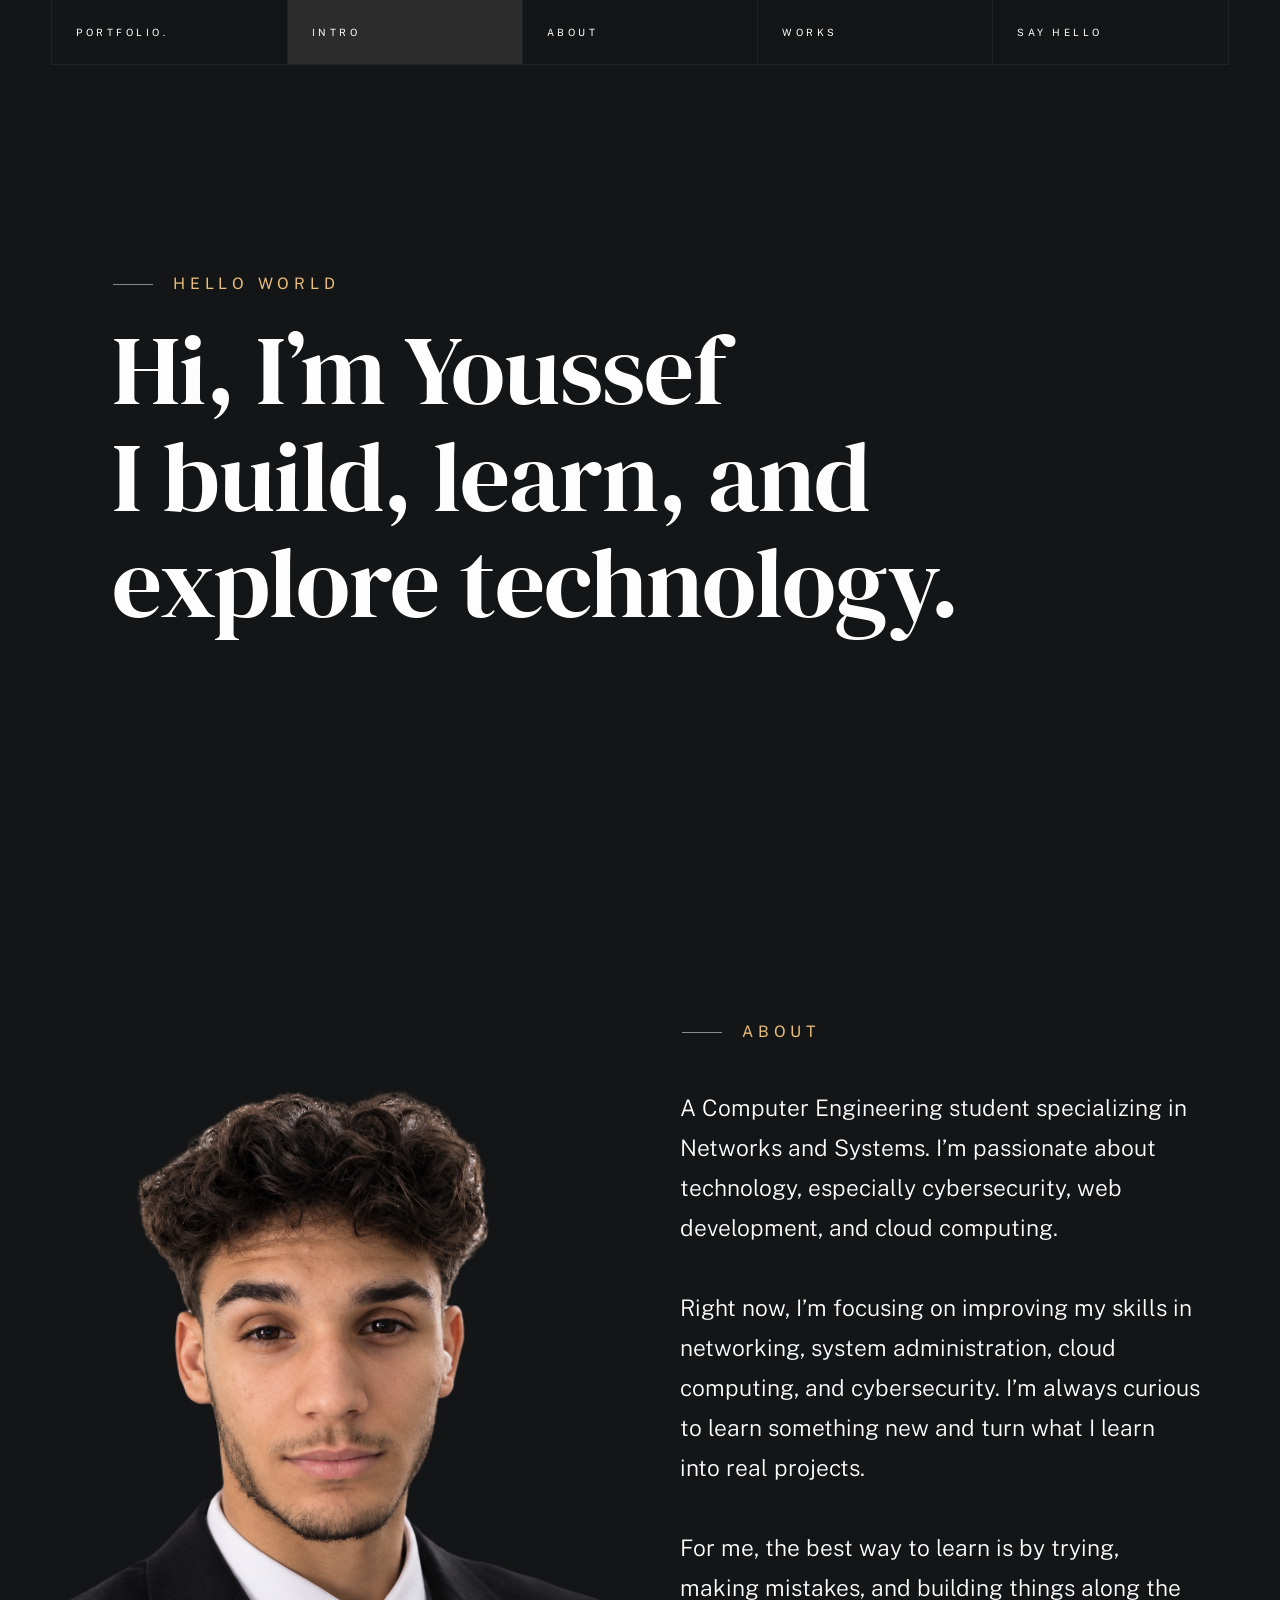
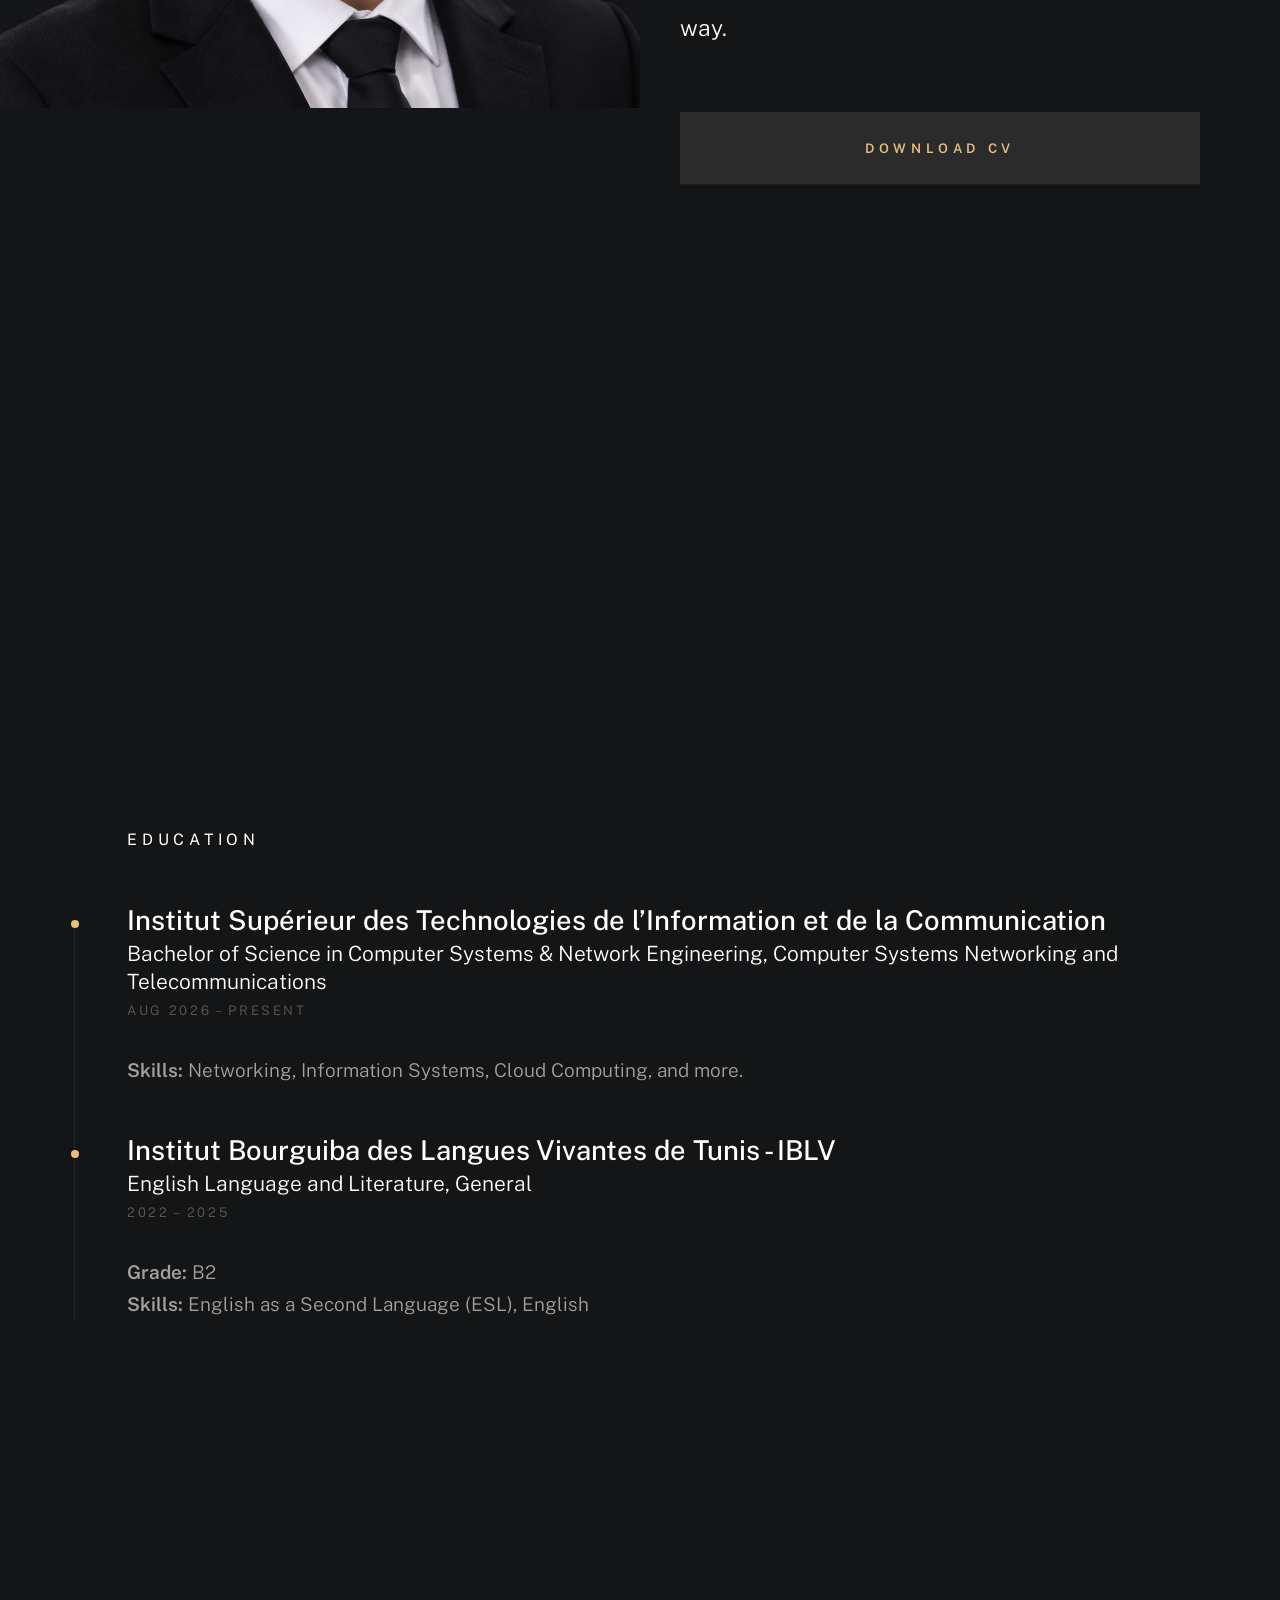
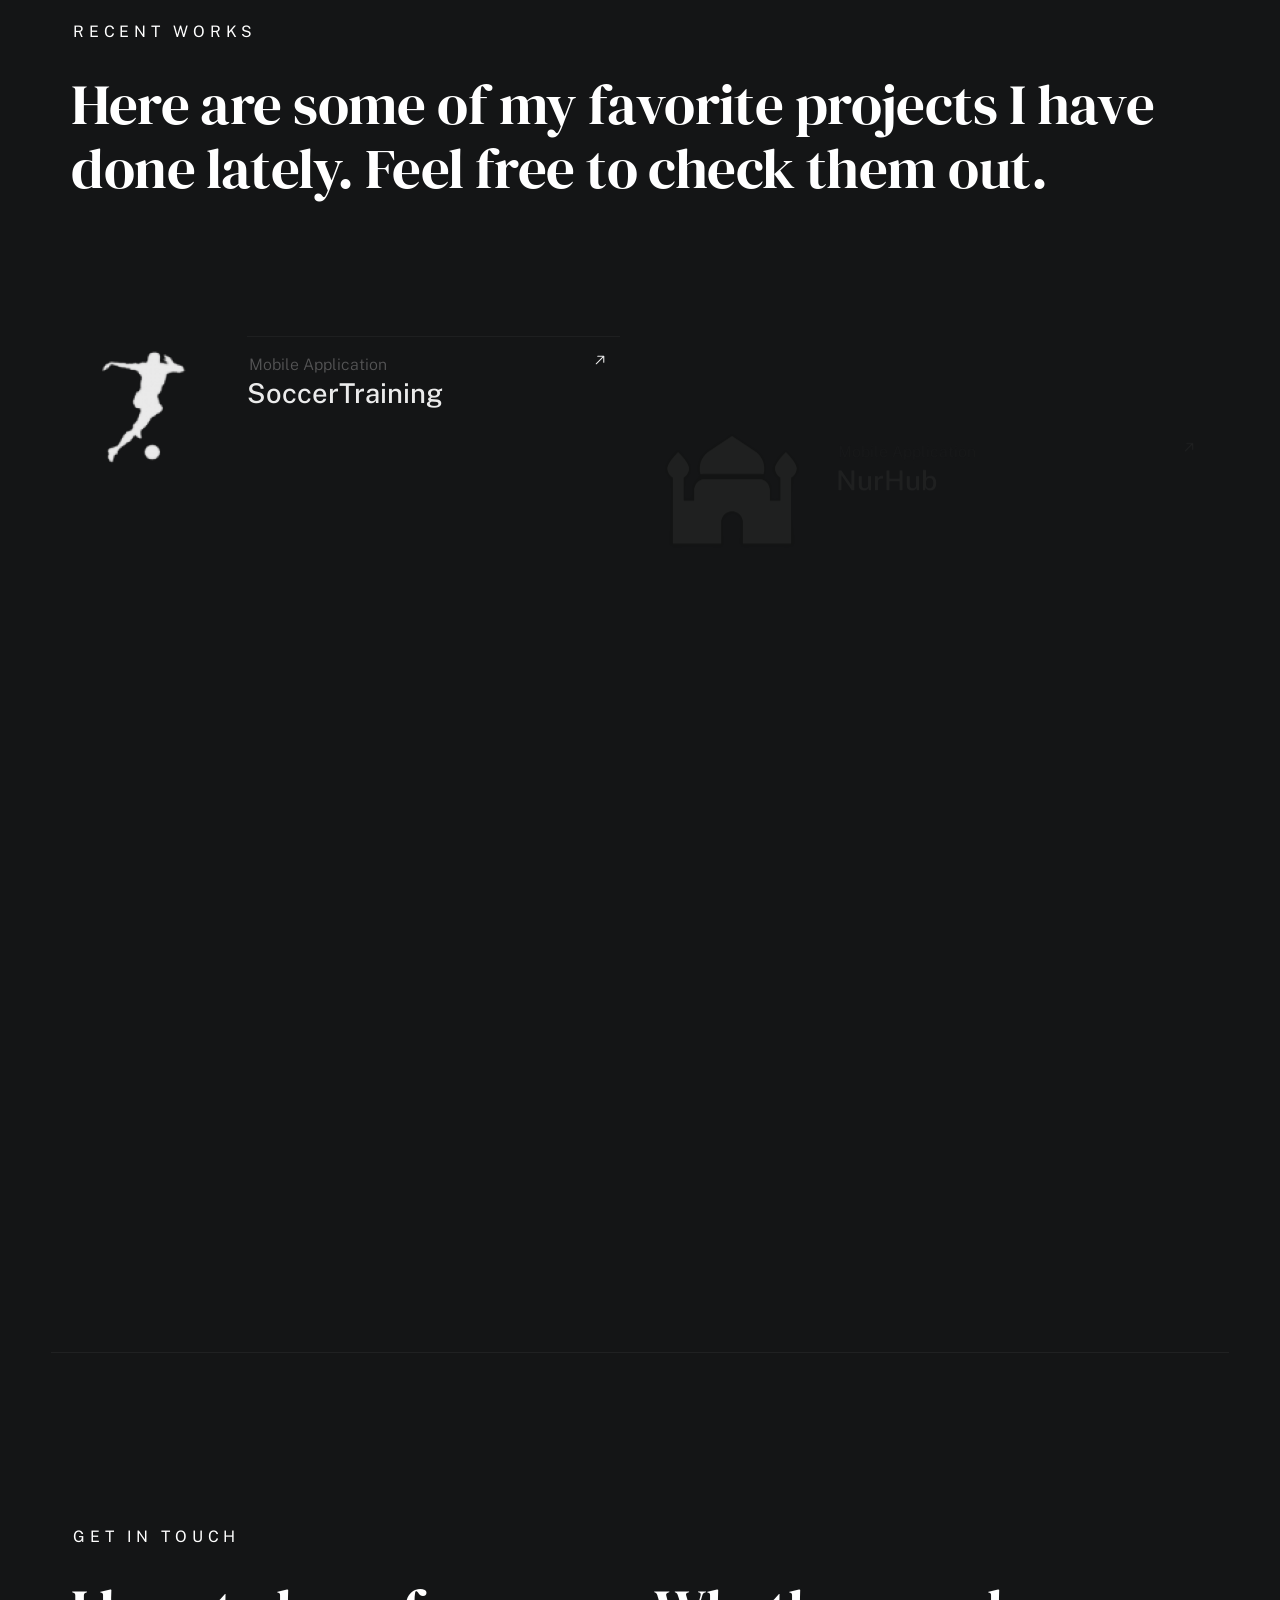
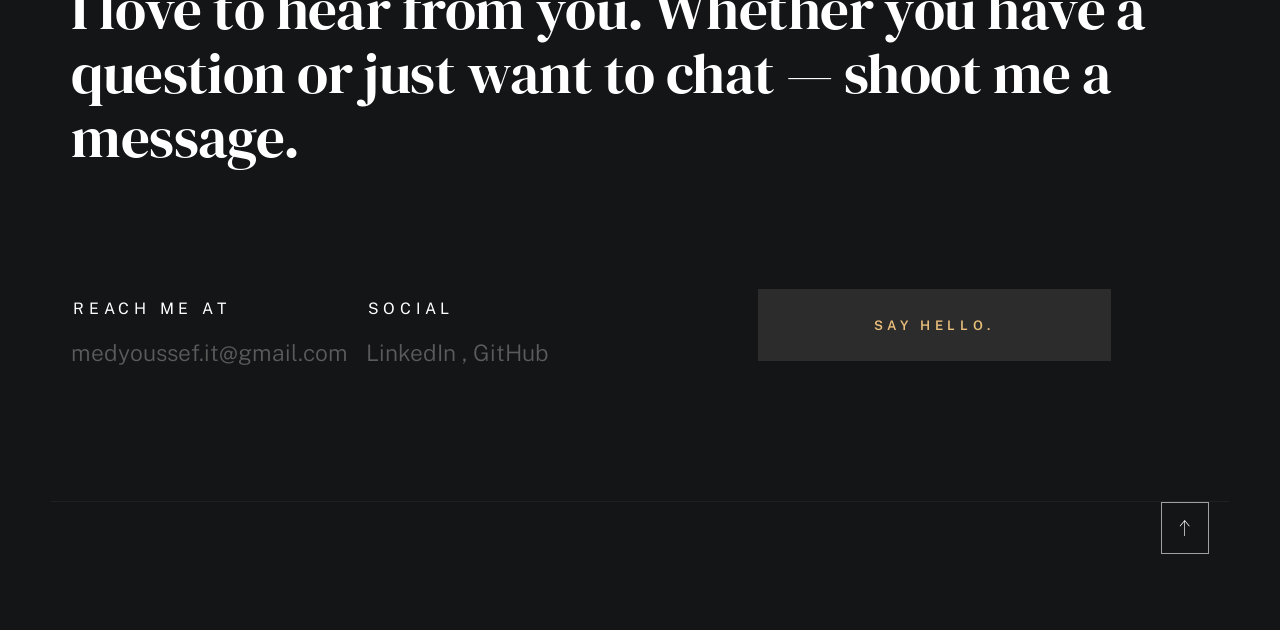
==== commit 34ea3c11: "Hello World" ====
--- a/index.html
+++ b/index.html
@@ -86,7 +86,7 @@
               </li>
               <li>
                 <a
-                  href="https://github.com/MedYoussef-IT"
+                  href="https://github.com/MedYoussefS"
                   target="_blank"
                   rel="noopener noreferrer"
                   >GitHub</a
@@ -234,524 +234,11 @@
                 free to check them out.
               </p>
 
-              <ul class="folio-list row block-lg-one-half block-stack-on-1000">
-                <li class="folio-list__item column" data-animate-el>
-                  <a class="folio-list__item-link" href="#modal-01">
-                    <div class="folio-list__item-pic">
-                      <img
-                        src="images/portfolio/gallery/soccer.png"
-                        alt="SoccerTraining project"
-                      />
-                    </div>
-
-                    <div class="folio-list__item-text">
-                      <div class="folio-list__item-cat">Mobile Application</div>
-                      <div class="folio-list__item-title">SoccerTraining</div>
-                    </div>
-                  </a>
-                  <a
-                    class="folio-list__proj-link"
-                    href="https://github.com/MedYoussef-IT/SoccerTraining"
-                    target="_blank"
-                    rel="noopener noreferrer"
-                    title="project link"
-                  >
-                    <svg
-                      width="15"
-                      height="15"
-                      viewBox="0 0 15 15"
-                      fill="none"
-                      xmlns="http://www.w3.org/2000/svg"
-                    >
-                      <path
-                        d="M8.14645 3.14645C8.34171 2.95118 8.65829 2.95118 8.85355 3.14645L12.8536 7.14645C13.0488 7.34171 13.0488 7.65829 12.8536 7.85355L8.85355 11.8536C8.65829 12.0488 8.34171 12.0488 8.14645 11.8536C7.95118 11.6583 7.95118 11.3417 8.14645 11.1464L11.2929 8H2.5C2.22386 8 2 7.77614 2 7.5C2 7.22386 2.22386 7 2.5 7H11.2929L8.14645 3.85355C7.95118 3.65829 7.95118 3.34171 8.14645 3.14645Z"
-                        fill="currentColor"
-                        fill-rule="evenodd"
-                        clip-rule="evenodd"
-                      ></path>
-                    </svg>
-                  </a>
-                </li>
-                
-
-                <li class="folio-list__item column" data-animate-el>
-                  <a class="folio-list__item-link" href="#modal-02">
-                    <div class="folio-list__item-pic">
-                      <img
-                        src="images/portfolio/gallery/nurhub.png"
-                        alt="NurHub project"
-                      />
-                    </div>
-
-                    <div class="folio-list__item-text">
-                      <div class="folio-list__item-cat">Mobile Application</div>
-                      <div class="folio-list__item-title">NurHub</div>
-                    </div>
-                  </a>
-                  <a
-                    class="folio-list__proj-link"
-                    href="https://github.com/MedYoussef-IT/NurHub"
-                    target="_blank"
-                    rel="noopener noreferrer"
-                    title="project link"
-                  >
-                    <svg
-                      width="15"
-                      height="15"
-                      viewBox="0 0 15 15"
-                      fill="none"
-                      xmlns="http://www.w3.org/2000/svg"
-                    >
-                      <path
-                        d="M8.14645 3.14645C8.34171 2.95118 8.65829 2.95118 8.85355 3.14645L12.8536 7.14645C13.0488 7.34171 13.0488 7.65829 12.8536 7.85355L8.85355 11.8536C8.65829 12.0488 8.34171 12.0488 8.14645 11.8536C7.95118 11.6583 7.95118 11.3417 8.14645 11.1464L11.2929 8H2.5C2.22386 8 2 7.77614 2 7.5C2 7.22386 2.22386 7 2.5 7H11.2929L8.14645 3.85355C7.95118 3.65829 7.95118 3.34171 8.14645 3.14645Z"
-                        fill="currentColor"
-                        fill-rule="evenodd"
-                        clip-rule="evenodd"
-                      ></path>
-                    </svg>
-                  </a>
-                </li>
-                
-
-                <li class="folio-list__item column" data-animate-el>
-                  <a class="folio-list__item-link" href="#modal-03">
-                    <div class="folio-list__item-pic">
-                      <img
-                        src="images/portfolio/gallery/ps.png"
-                        alt="PSDonation project"
-                      />
-                    </div>
-
-                    <div class="folio-list__item-text">
-                      <div class="folio-list__item-cat">Mobile Application</div>
-                      <div class="folio-list__item-title">PSDonation</div>
-                    </div>
-                  </a>
-                  <a
-                    class="folio-list__proj-link"
-                    href="https://github.com/MedYoussef-IT/PSDonation"
-                    target="_blank"
-                    rel="noopener noreferrer"
-                    title="project link"
-                  >
-                    <svg
-                      width="15"
-                      height="15"
-                      viewBox="0 0 15 15"
-                      fill="none"
-                      xmlns="http://www.w3.org/2000/svg"
-                    >
-                      <path
-                        d="M8.14645 3.14645C8.34171 2.95118 8.65829 2.95118 8.85355 3.14645L12.8536 7.14645C13.0488 7.34171 13.0488 7.65829 12.8536 7.85355L8.85355 11.8536C8.65829 12.0488 8.34171 12.0488 8.14645 11.8536C7.95118 11.6583 7.95118 11.3417 8.14645 11.1464L11.2929 8H2.5C2.22386 8 2 7.77614 2 7.5C2 7.22386 2.22386 7 2.5 7H11.2929L8.14645 3.85355C7.95118 3.65829 7.95118 3.34171 8.14645 3.14645Z"
-                        fill="currentColor"
-                        fill-rule="evenodd"
-                        clip-rule="evenodd"
-                      ></path>
-                    </svg>
-                  </a>
-                </li>
-                
-
-                <li class="folio-list__item column" data-animate-el>
-                  <a class="folio-list__item-link" href="#modal-04">
-                    <div class="folio-list__item-pic">
-                      <img
-                        src="images/portfolio/gallery/sounds.png"
-                        alt="SoundBoardMobile project"
-                      />
-                    </div>
-
-                    <div class="folio-list__item-text">
-                      <div class="folio-list__item-cat">Mobile Application</div>
-                      <div class="folio-list__item-title">SoundBoardMobile</div>
-                    </div>
-                  </a>
-                  <a
-                    class="folio-list__proj-link"
-                    href="https://github.com/MedYoussef-IT/SoundBoard"
-                    target="_blank"
-                    rel="noopener noreferrer"
-                    title="project link"
-                  >
-                    <svg
-                      width="15"
-                      height="15"
-                      viewBox="0 0 15 15"
-                      fill="none"
-                      xmlns="http://www.w3.org/2000/svg"
-                    >
-                      <path
-                        d="M8.14645 3.14645C8.34171 2.95118 8.65829 2.95118 8.85355 3.14645L12.8536 7.14645C13.0488 7.34171 13.0488 7.65829 12.8536 7.85355L8.85355 11.8536C8.65829 12.0488 8.34171 12.0488 8.14645 11.8536C7.95118 11.6583 7.95118 11.3417 8.14645 11.1464L11.2929 8H2.5C2.22386 8 2 7.77614 2 7.5C2 7.22386 2.22386 7 2.5 7H11.2929L8.14645 3.85355C7.95118 3.65829 7.95118 3.34171 8.14645 3.14645Z"
-                        fill="currentColor"
-                        fill-rule="evenodd"
-                        clip-rule="evenodd"
-                      ></path>
-                    </svg>
-                  </a>
-                </li>
-                
-
-                <li class="folio-list__item column" data-animate-el>
-                  <a class="folio-list__item-link" href="#modal-05">
-                    <div class="folio-list__item-pic">
-                      <img
-                        src="images/portfolio/gallery/trade.png"
-                        alt="Trading App project"
-                      />
-                    </div>
-
-                    <div class="folio-list__item-text">
-                      <div class="folio-list__item-cat">Mobile Application</div>
-                      <div class="folio-list__item-title">Trading App</div>
-                    </div>
-                  </a>
-                  <a
-                    class="folio-list__proj-link"
-                    href="https://github.com/MedYoussef-IT/Trading-App"
-                    target="_blank"
-                    rel="noopener noreferrer"
-                    title="project link"
-                  >
-                    <svg
-                      width="15"
-                      height="15"
-                      viewBox="0 0 15 15"
-                      fill="none"
-                      xmlns="http://www.w3.org/2000/svg"
-                    >
-                      <path
-                        d="M8.14645 3.14645C8.34171 2.95118 8.65829 2.95118 8.85355 3.14645L12.8536 7.14645C13.0488 7.34171 13.0488 7.65829 12.8536 7.85355L8.85355 11.8536C8.65829 12.0488 8.34171 12.0488 8.14645 11.8536C7.95118 11.6583 7.95118 11.3417 8.14645 11.1464L11.2929 8H2.5C2.22386 8 2 7.77614 2 7.5C2 7.22386 2.22386 7 2.5 7H11.2929L8.14645 3.85355C7.95118 3.65829 7.95118 3.34171 8.14645 3.14645Z"
-                        fill="currentColor"
-                        fill-rule="evenodd"
-                        clip-rule="evenodd"
-                      ></path>
-                    </svg>
-                  </a>
-                </li>
-                
-
-                <li class="folio-list__item column" data-animate-el>
-                  <a class="folio-list__item-link" href="#modal-06">
-                    <div class="folio-list__item-pic">
-                      <img
-                        src="images/portfolio/gallery/books.png"
-                        alt="BooksReader project"
-                      />
-                    </div>
-
-                    <div class="folio-list__item-text">
-                      <div class="folio-list__item-cat">Mobile Application</div>
-                      <div class="folio-list__item-title">BooksReader</div>
-                    </div>
-                  </a>
-                  <a
-                    class="folio-list__proj-link"
-                    href="https://github.com/MedYoussef-IT/Books-Reader"
-                    target="_blank"
-                    rel="noopener noreferrer"
-                    title="project link"
-                  >
-                    <svg
-                      width="15"
-                      height="15"
-                      viewBox="0 0 15 15"
-                      fill="none"
-                      xmlns="http://www.w3.org/2000/svg"
-                    >
-                      <path
-                        d="M8.14645 3.14645C8.34171 2.95118 8.65829 2.95118 8.85355 3.14645L12.8536 7.14645C13.0488 7.34171 13.0488 7.65829 12.8536 7.85355L8.85355 11.8536C8.65829 12.0488 8.34171 12.0488 8.14645 11.8536C7.95118 11.6583 7.95118 11.3417 8.14645 11.1464L11.2929 8H2.5C2.22386 8 2 7.77614 2 7.5C2 7.22386 2.22386 7 2.5 7H11.2929L8.14645 3.85355C7.95118 3.65829 7.95118 3.34171 8.14645 3.14645Z"
-                        fill="currentColor"
-                        fill-rule="evenodd"
-                        clip-rule="evenodd"
-                      ></path>
-                    </svg>
-                  </a>
-                </li>
-                
-                <li class="folio-list__item column" data-animate-el>
-                  <a class="folio-list__item-link" href="#modal-07">
-                    <div class="folio-list__item-pic">
-                      <img
-                        src="images/portfolio/gallery/IMG_0522.png"
-                        alt="Ma7leek project"
-                      />
-                    </div>
-                    <div class="folio-list__item-text">
-                      <div class="folio-list__item-cat">
-                        E-commerce Platform
-                      </div>
-                      <div class="folio-list__item-title">Ma7leek</div>
-                    </div>
-                  </a>
-                  <a
-                    class="folio-list__proj-link"
-                    href="https://ma7leek.com"
-                    target="_blank"
-                    rel="noopener noreferrer"
-                    title="Open Ma7leek"
-                  >
-                    <svg
-                      width="15"
-                      height="15"
-                      viewBox="0 0 15 15"
-                      fill="none"
-                      xmlns="http://www.w3.org/2000/svg"
-                    >
-                      <path
-                        d="M8.14645 3.14645C8.34171 2.95118 8.65829 2.95118 8.85355 3.14645L12.8536 7.14645C13.0488 7.34171 13.0488 7.65829 12.8536 7.85355L8.85355 11.8536C8.65829 12.0488 8.34171 12.0488 8.14645 11.8536C7.95118 11.6583 7.95118 11.3417 8.14645 11.1464L11.2929 8H2.5C2.22386 8 2 7.77614 2 7.5C2 7.22386 2.22386 7 2.5 7H11.2929L8.14645 3.85355C7.95118 3.65829 7.95118 3.34171 8.14645 3.14645Z"
-                        fill="currentColor"
-                        fill-rule="evenodd"
-                        clip-rule="evenodd"
-                      ></path>
-                    </svg>
-                  </a>
-                </li>
-                
-                <li class="folio-list__item column" data-animate-el>
-                  <a class="folio-list__item-link" href="#modal-08">
-                    <div class="folio-list__item-pic">
-                      <img
-                        src="images/portfolio/gallery/atlas.png"
-                        alt="ATLAS World Map project"
-                      />
-                    </div>
-                    <div class="folio-list__item-text">
-                      <div class="folio-list__item-cat">Web Application</div>
-                      <div class="folio-list__item-title">
-                        ATLAS - WORLD MAP
-                      </div>
-                    </div>
-                  </a>
-                  <a
-                    class="folio-list__proj-link"
-                    href="https://atlastn.freedev.app/"
-                    target="_blank"
-                    rel="noopener noreferrer"
-                    title="Open ATLAS"
-                  >
-                    <svg
-                      width="15"
-                      height="15"
-                      viewBox="0 0 15 15"
-                      fill="none"
-                      xmlns="http://www.w3.org/2000/svg"
-                    >
-                      <path
-                        d="M8.14645 3.14645C8.34171 2.95118 8.65829 2.95118 8.85355 3.14645L12.8536 7.14645C13.0488 7.34171 13.0488 7.65829 12.8536 7.85355L8.85355 11.8536C8.65829 12.0488 8.34171 12.0488 8.14645 11.8536C7.95118 11.6583 7.95118 11.3417 8.14645 11.1464L11.2929 8H2.5C2.22386 8 2 7.77614 2 7.5C2 7.22386 2.22386 7 2.5 7H11.2929L8.14645 3.85355C7.95118 3.65829 7.95118 3.34171 8.14645 3.14645Z"
-                        fill="currentColor"
-                        fill-rule="evenodd"
-                        clip-rule="evenodd"
-                      ></path>
-                    </svg>
-                  </a>
-                </li>
-                
-              </ul>
-              
-            </div>
-            
-
-            
-            <div id="modal-01" hidden>
-              <div class="modal-popup">
-                <div class="modal-popup__desc">
-                  <h5>SoccerTraining</h5>
-                  <p>
-                    SoccerTraining helps football players improve with
-                    structured video sessions for passing, shooting, dribbling,
-                    and fitness. A custom JSON database organizes video titles
-                    and YouTube links for fast, intuitive navigation.
-                  </p>
-                  <ul class="modal-popup__cat">
-                    <li>Android Development</li>
-                  </ul>
-                </div>
-
-                <a
-                  href="https://github.com/MedYoussef-IT/SoccerTraining"
-                  target="_blank"
-                  rel="noopener noreferrer"
-                  class="modal-popup__details"
-                  >Project link</a
-                >
-              </div>
-            </div>
-            
-
-            <div id="modal-02" hidden>
-              <div class="modal-popup">
-                <div class="modal-popup__desc">
-                  <h5>NurHub</h5>
-                  <p>
-                    NurHub supports Muslims in daily religious practice with
-                    prayer times, prayer guidance, Quran and Hadith access
-                    online and offline, Tafsir, a Tasbih counter, and a Hijri
-                    calendar.
-                  </p>
-                  <ul class="modal-popup__cat">
-                    <li>Android Development</li>
-                  </ul>
-                </div>
-
-                <a
-                  href="https://github.com/MedYoussef-IT/NurHub"
-                  target="_blank"
-                  rel="noopener noreferrer"
-                  class="modal-popup__details"
-                  >Project link</a
-                >
-              </div>
-            </div>
-            
-
-            <div id="modal-03" hidden>
-              <div class="modal-popup">
-                <div class="modal-popup__desc">
-                  <h5>PSDonation</h5>
-                  <p>
-                    PSDonation raises awareness and supports donations for
-                    Palestinians through historical information, an interactive
-                    map, and curated verified donation links.
-                  </p>
-                  <ul class="modal-popup__cat">
-                    <li>Android Development</li>
-                  </ul>
-                </div>
-
-                <a
-                  href="https://github.com/MedYoussef-IT/PSDonation"
-                  target="_blank"
-                  rel="noopener noreferrer"
-                  class="modal-popup__details"
-                  >Project link</a
-                >
-              </div>
-            </div>
-            
-
-            <div id="modal-04" hidden>
-              <div class="modal-popup">
-                <div class="modal-popup__desc">
-                  <h5>SoundBoardMobile</h5>
-                  <p>
-                    SoundBoardMobile is a fun, lightweight application with
-                    multiple soundboards organized into categories for quick,
-                    simple entertainment.
-                  </p>
-                  <ul class="modal-popup__cat">
-                    <li>Android Development</li>
-                  </ul>
-                </div>
-
-                <a
-                  href="https://github.com/MedYoussef-IT/SoundBoard"
-                  target="_blank"
-                  rel="noopener noreferrer"
-                  class="modal-popup__details"
-                  >Project link</a
-                >
-              </div>
-            </div>
-            
-
-            <div id="modal-05" hidden>
-              <div class="modal-popup">
-                <div class="modal-popup__desc">
-                  <h5>Trading App</h5>
-                  <p>
-                    TradingForAhmed is a personalized trading application that
-                    tracks stocks and currencies in real time through a freemium
-                    API and provides basic market analysis features.
-                  </p>
-                  <ul class="modal-popup__cat">
-                    <li>Android Development</li>
-                  </ul>
-                </div>
-
-                <a
-                  href="https://github.com/MedYoussef-IT/Trading-App"
-                  target="_blank"
-                  rel="noopener noreferrer"
-                  class="modal-popup__details"
-                  >Project link</a
-                >
-              </div>
-            </div>
-            
-
-            <div id="modal-06" hidden>
-              <div class="modal-popup">
-                <div class="modal-popup__desc">
-                  <h5>BooksReader</h5>
-                  <p>
-                    BooksReader organizes large PDF collections by automatically
-                    extracting metadata and covers. It supports local and
-                    website imports, plus AI-powered text-to-speech and
-                    translation through Python and Chaquopy.
-                  </p>
-                  <ul class="modal-popup__cat">
-                    <li>Android Development</li>
-                  </ul>
-                </div>
-
-                <a
-                  href="https://github.com/MedYoussef-IT/Books-Reader"
-                  target="_blank"
-                  rel="noopener noreferrer"
-                  class="modal-popup__details"
-                  >Project link</a
-                >
-              </div>
-            </div>
-            
-            <div id="modal-07" hidden>
-              <div class="modal-popup">
-                <div class="modal-popup__desc">
-                  <h5>Ma7leek</h5>
-                  <p>
-                    Ma7leek is a fully functional e-commerce clothing platform
-                    with user accounts, a loyalty and reward system, product
-                    customization through an integrated designer, and dynamic
-                    discount logic.
-                  </p>
-                  <ul class="modal-popup__cat">
-                    <li>Web Development</li>
-                    <li>E-commerce</li>
-                  </ul>
-                </div>
-                <a
-                  href="https://ma7leek.com"
-                  target="_blank"
-                  rel="noopener noreferrer"
-                  class="modal-popup__details"
-                  >Project link</a
-                >
-              </div>
-            </div>
-            
-            <div id="modal-08" hidden>
-              <div class="modal-popup">
-                <div class="modal-popup__desc">
-                  <h5>ATLAS - WORLD MAP</h5>
-                  <p>
-                    World-Map is an interactive vibe-coded web application that
-                    displays all countries on a global map. Clicking a country
-                    reveals detailed information.
-                  </p>
-                  <ul class="modal-popup__cat">
-                    <li>Web Development</li>
-                    <li>Interactive Map</li>
-                  </ul>
-                </div>
-                <a
-                  href="https://atlastn.freedev.app/"
-                  target="_blank"
-                  rel="noopener noreferrer"
-                  class="modal-popup__details"
-                  >Project link</a
-                >
-              </div>
-            </div>
+              <ul id="projects-list" class="folio-list row block-lg-one-half block-stack-on-1000"></ul>
+
+            </div>
+
+            <div id="projects-modals"></div>
             
           </div>
           
@@ -766,7 +253,7 @@
 
               <p class="h1">
                 I love to hear from you. Whether you have a question or just
-                want to chat about design, tech & art — shoot me a message.
+                want to chat — shoot me a message.
               </p>
             </div>
           </div>
@@ -794,7 +281,7 @@
                 </li>
                 <li>
                   <a
-                    href="https://github.com/MedYoussef-IT"
+                    href="https://github.com/MedYoussefS"
                     target="_blank"
                     rel="noopener noreferrer"
                     >GitHub</a
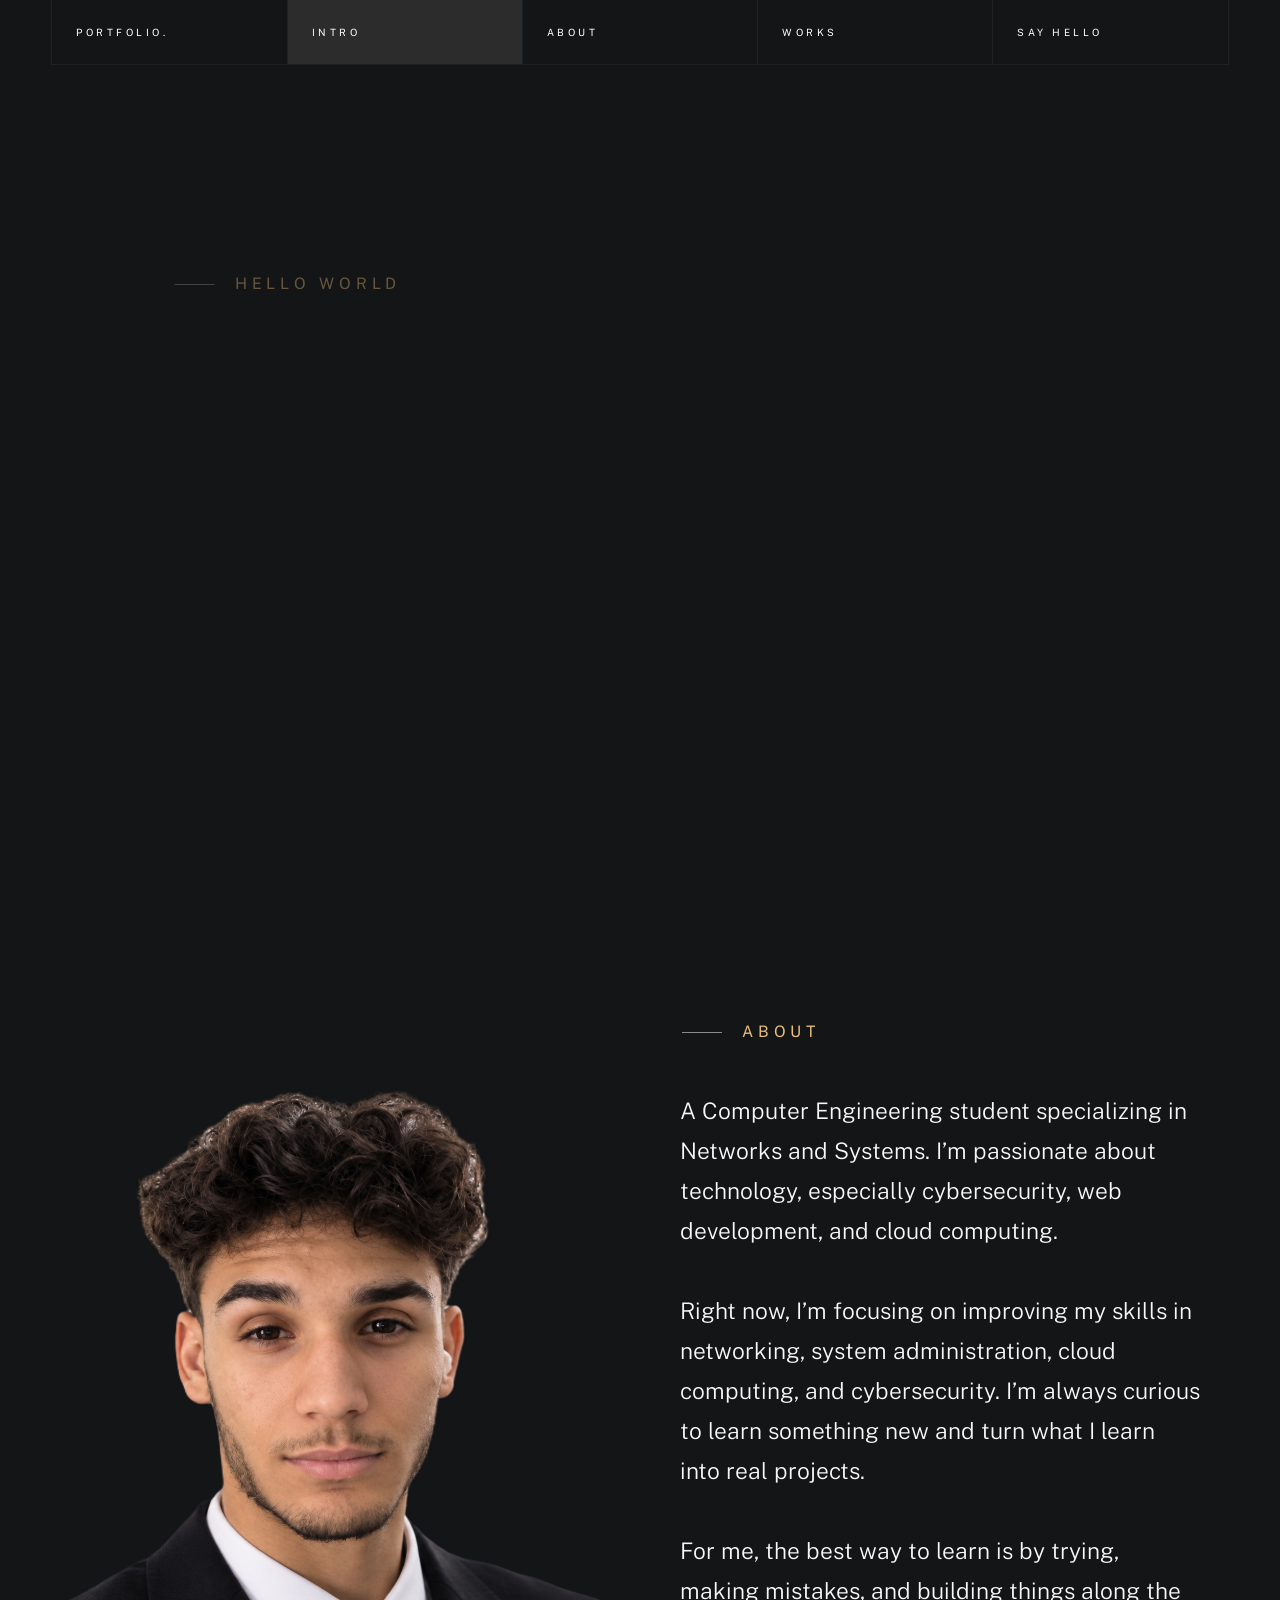
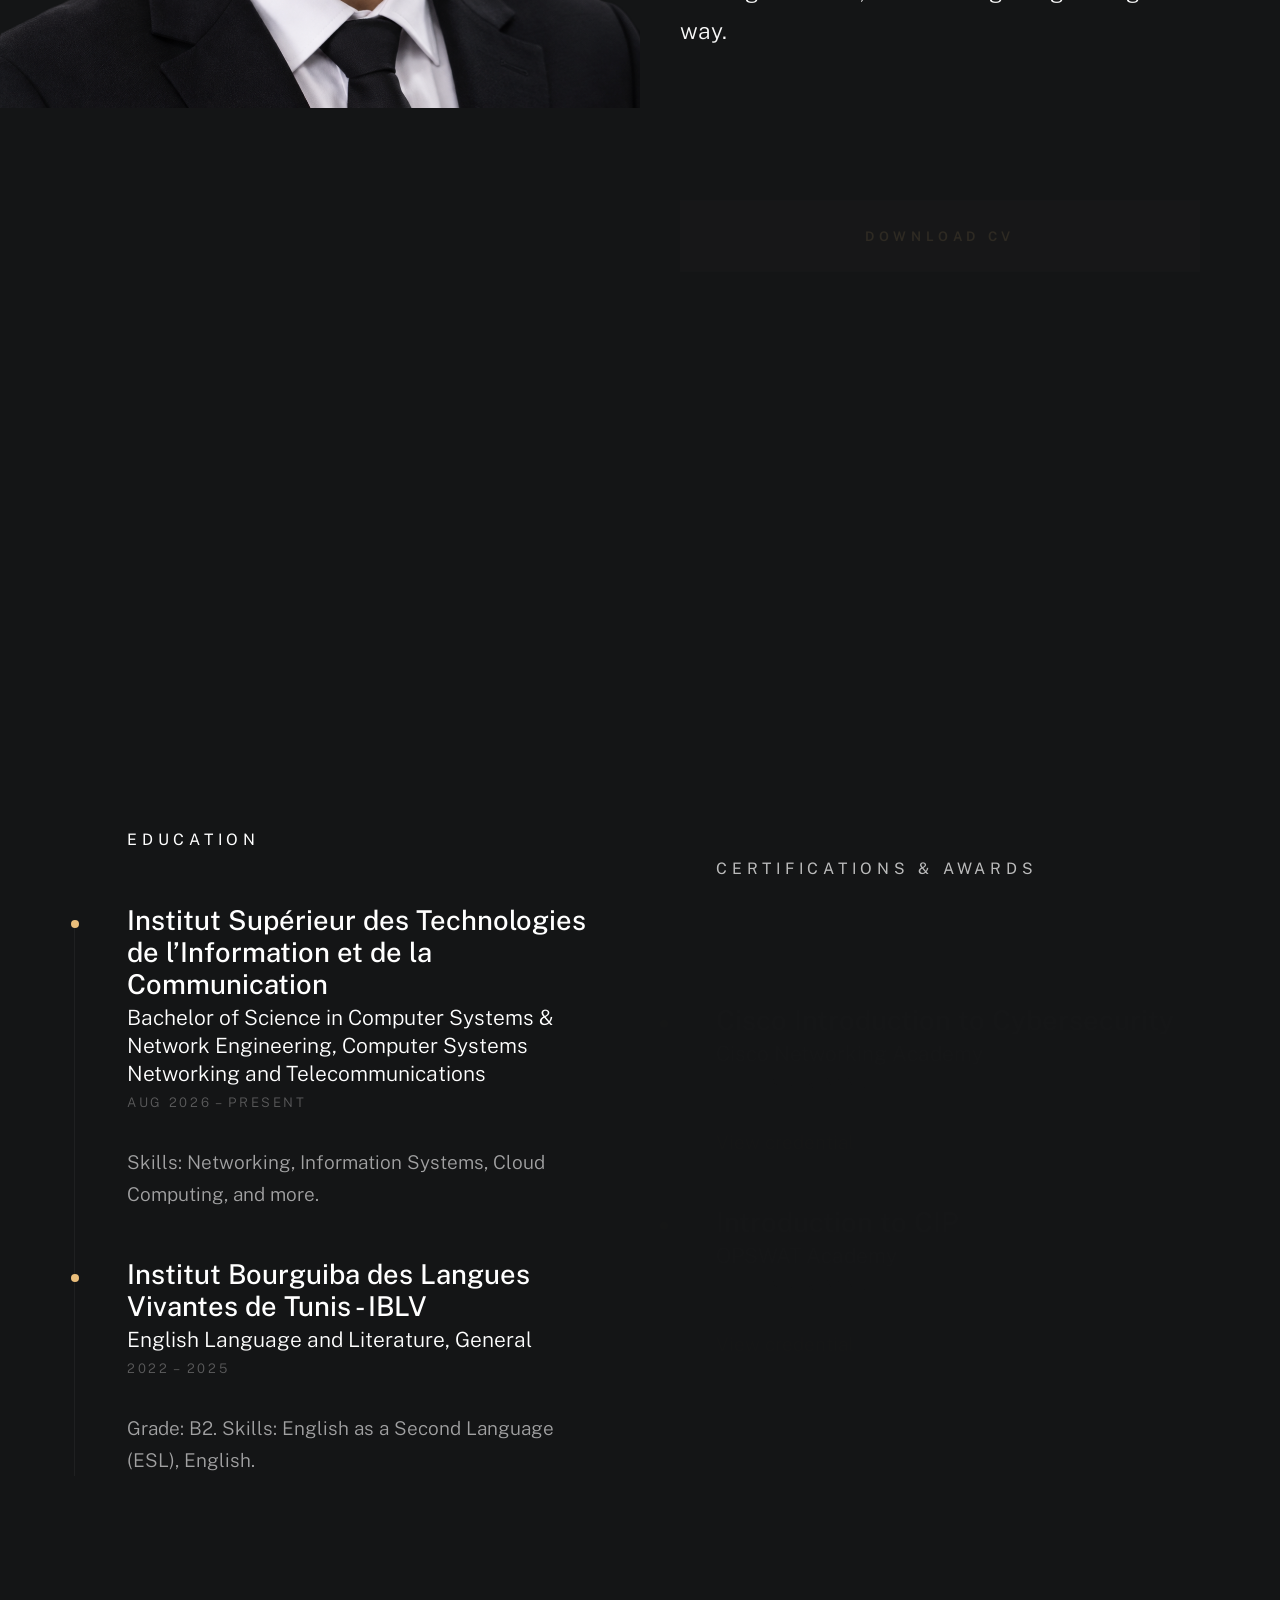
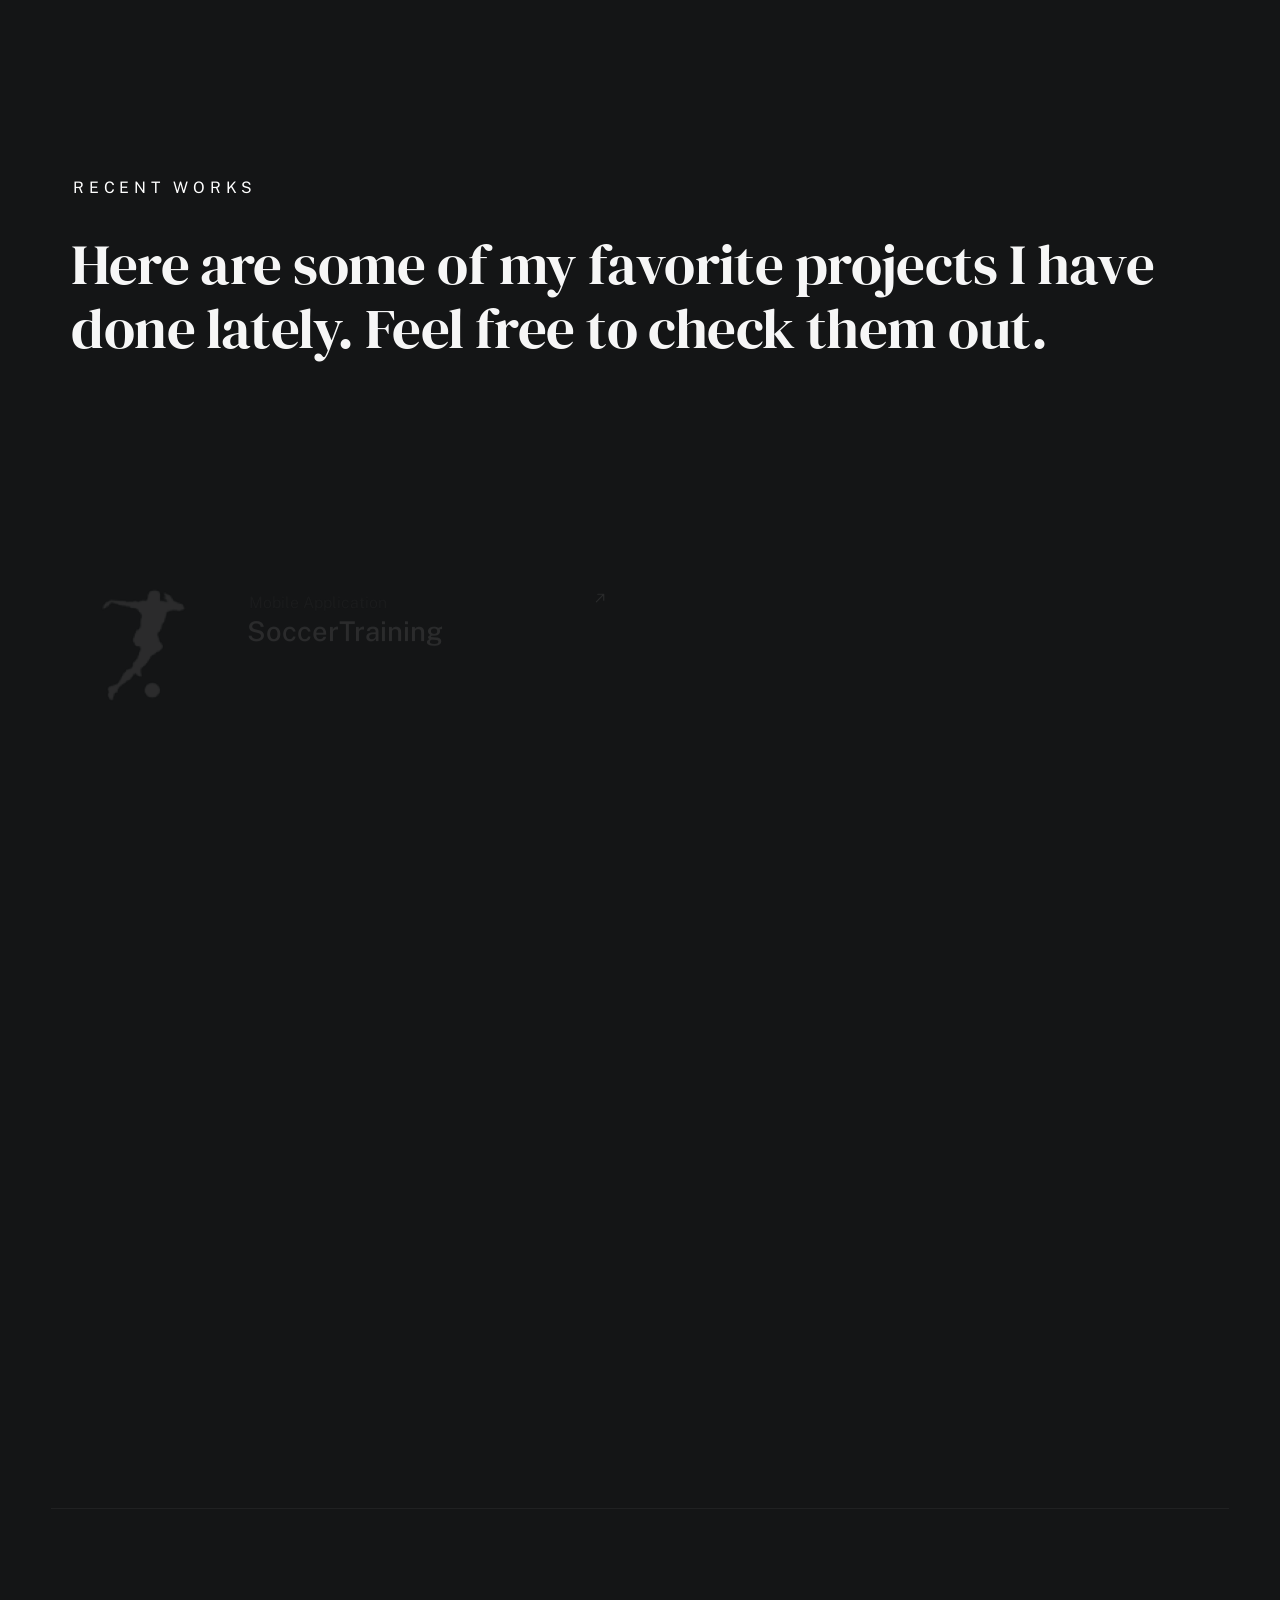
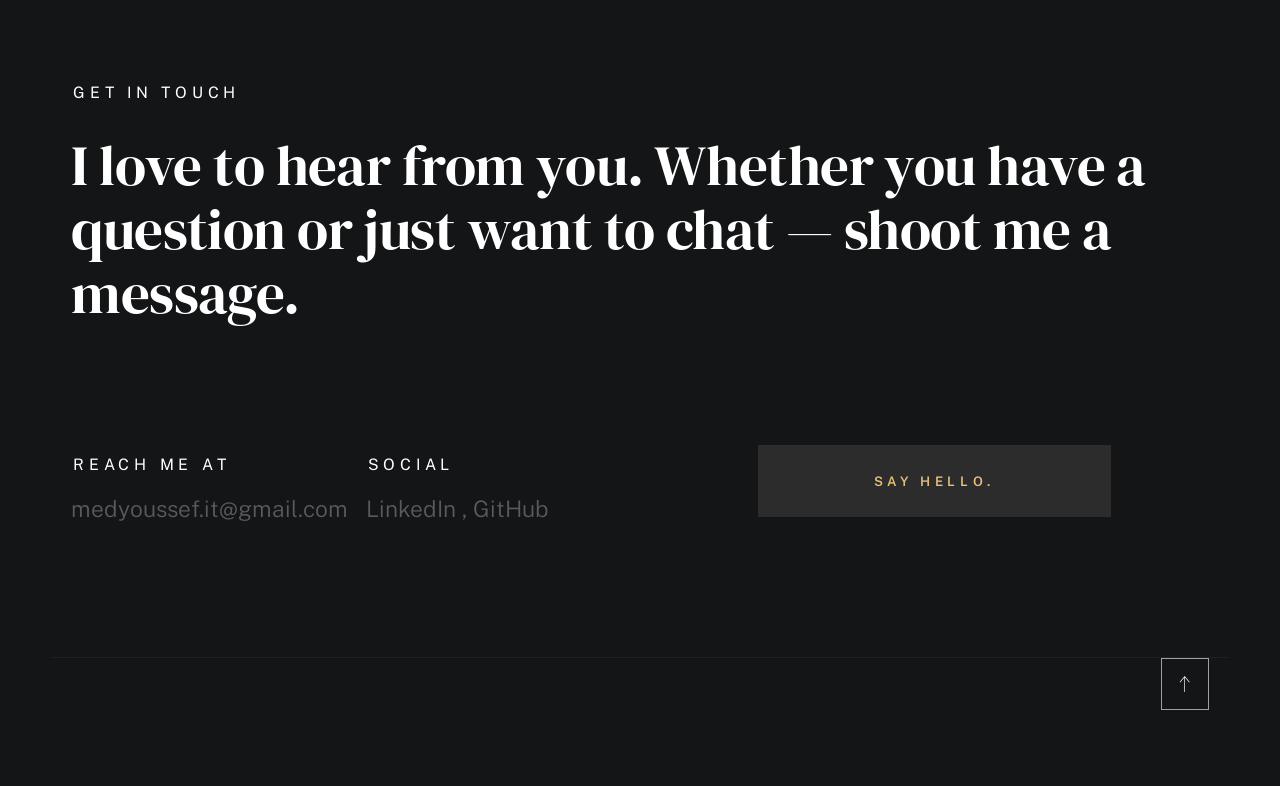
==== commit 7f1269a8: "Hello World" ====
--- a/index.html
+++ b/index.html
@@ -171,54 +171,17 @@
           
 
           <div class="row about-timelines" data-animate-block>
-            <div class="column lg-12">
+            <div class="column lg-6 tab-12">
               <h2 class="text-pretitle" data-animate-el>Education</h2>
-
-              <div class="timeline" data-animate-el>
-                <div class="timeline__block">
-                  <div class="timeline__bullet"></div>
-                  <div class="timeline__header">
-                    <h4 class="timeline__title">
-                      Institut Supérieur des Technologies de l’Information et de
-                      la Communication
-                    </h4>
-                    <h5 class="timeline__meta">
-                      Bachelor of Science in Computer Systems &amp; Network
-                      Engineering, Computer Systems Networking and
-                      Telecommunications
-                    </h5>
-                    <p class="timeline__timeframe">Aug 2026 – Present</p>
-                  </div>
-                  <div class="timeline__desc">
-                    <p>
-                      <strong>Skills:</strong> Networking, Information Systems,
-                      Cloud Computing, and more.
-                    </p>
-                  </div>
-                </div>
-
-                <div class="timeline__block">
-                  <div class="timeline__bullet"></div>
-                  <div class="timeline__header">
-                    <h4 class="timeline__title">
-                      Institut Bourguiba des Langues Vivantes de Tunis - IBLV
-                    </h4>
-                    <h5 class="timeline__meta">
-                      English Language and Literature, General
-                    </h5>
-                    <p class="timeline__timeframe">2022 – 2025</p>
-                  </div>
-                  <div class="timeline__desc">
-                    <p>
-                      <strong>Grade:</strong> B2<br /><strong>Skills:</strong>
-                      English as a Second Language (ESL), English
-                    </p>
-                  </div>
-                </div>
-              </div>
-              
-            </div>
-            
+              <div id="education-timeline" class="timeline" data-animate-el></div>
+            </div>
+
+            <div class="column lg-6 tab-12">
+              <h2 class="text-pretitle" data-animate-el>
+                Certifications &amp; Awards
+              </h2>
+              <div id="certifications-timeline" class="timeline" data-animate-el></div>
+            </div>
           </div>
           
         </section>
